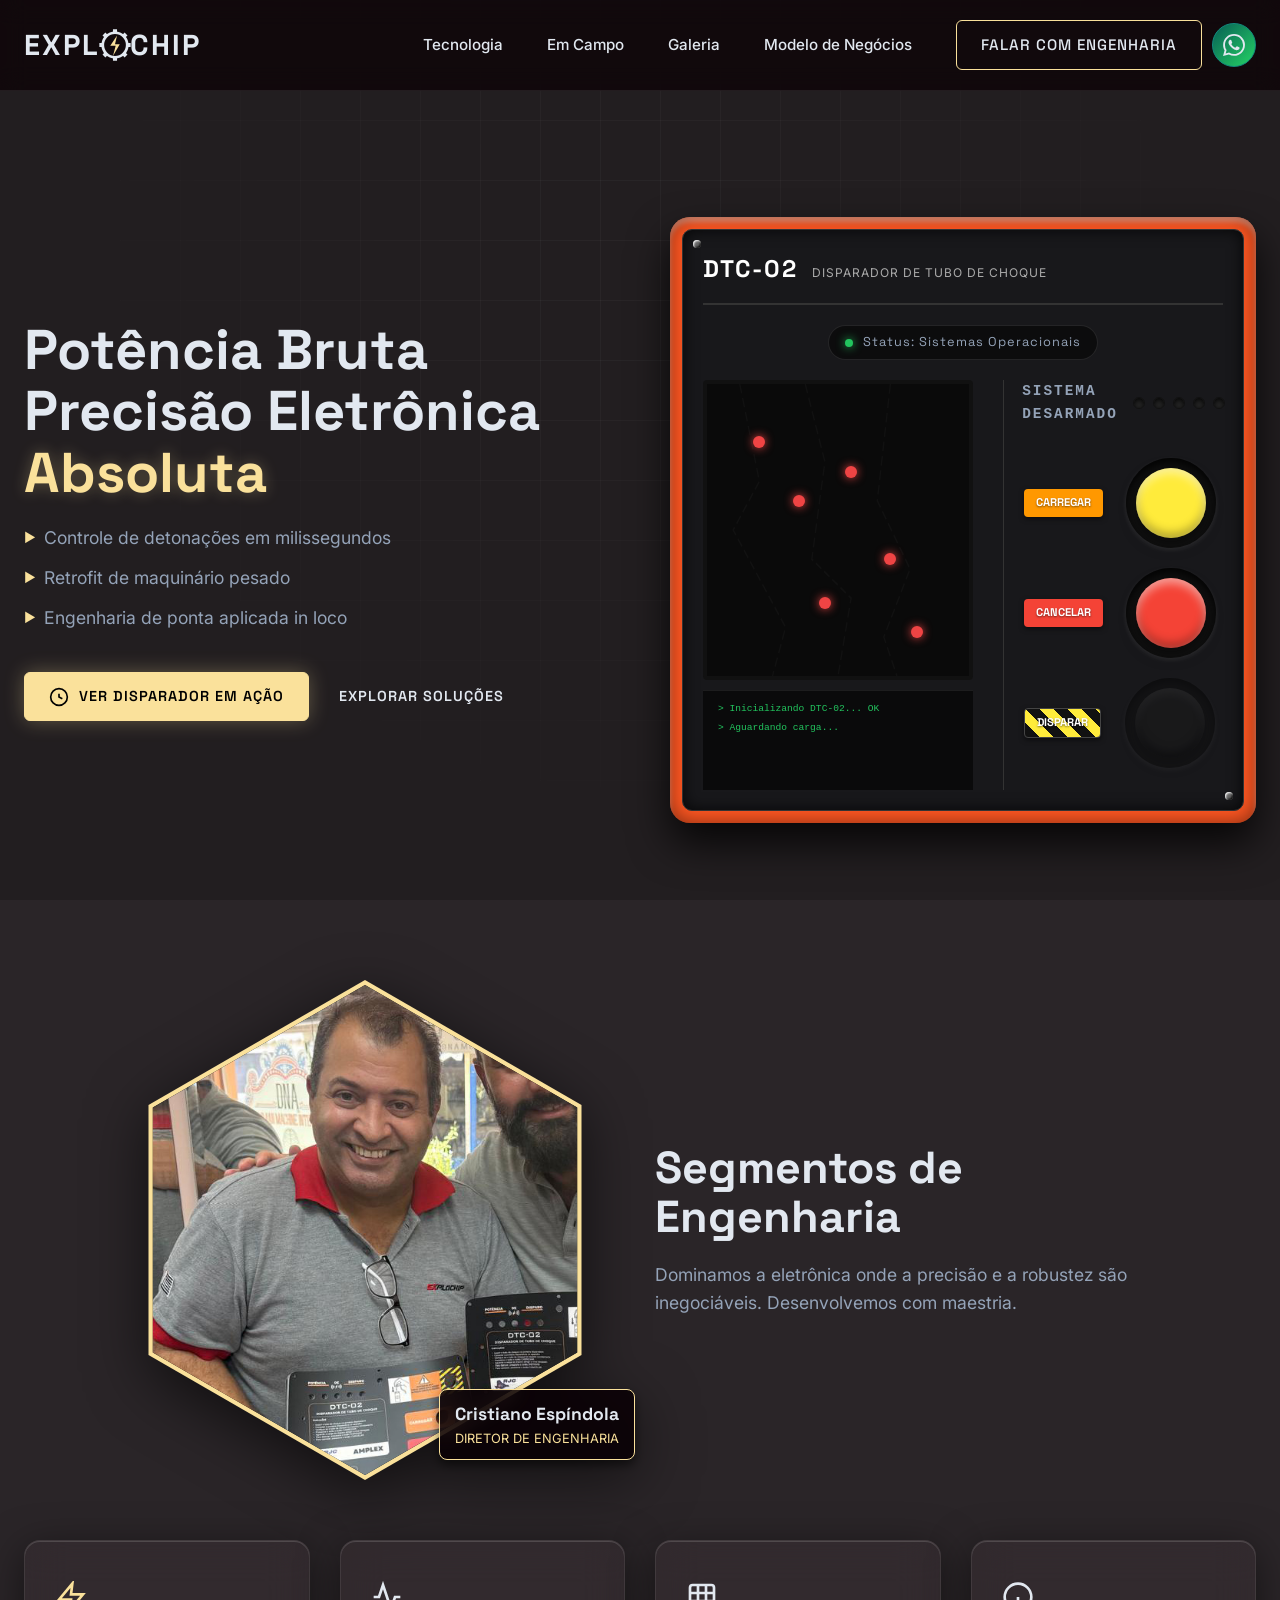
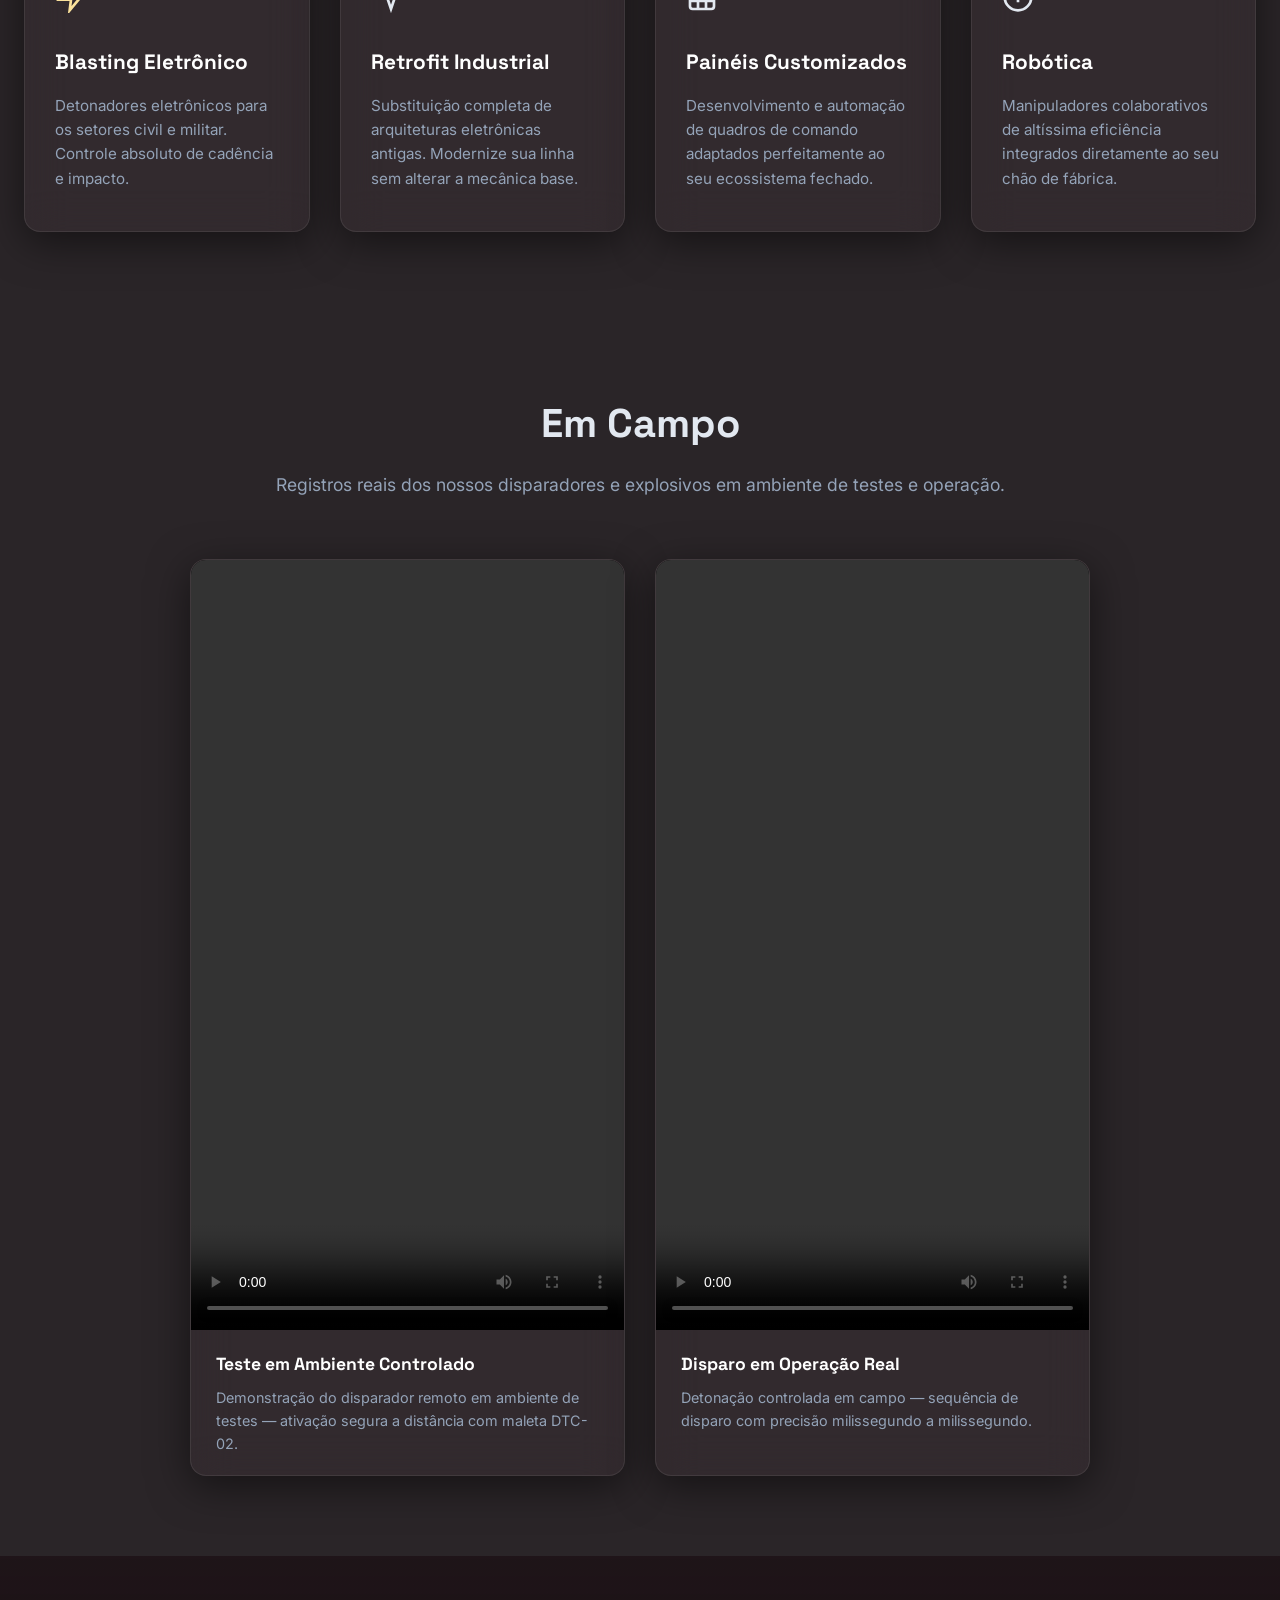
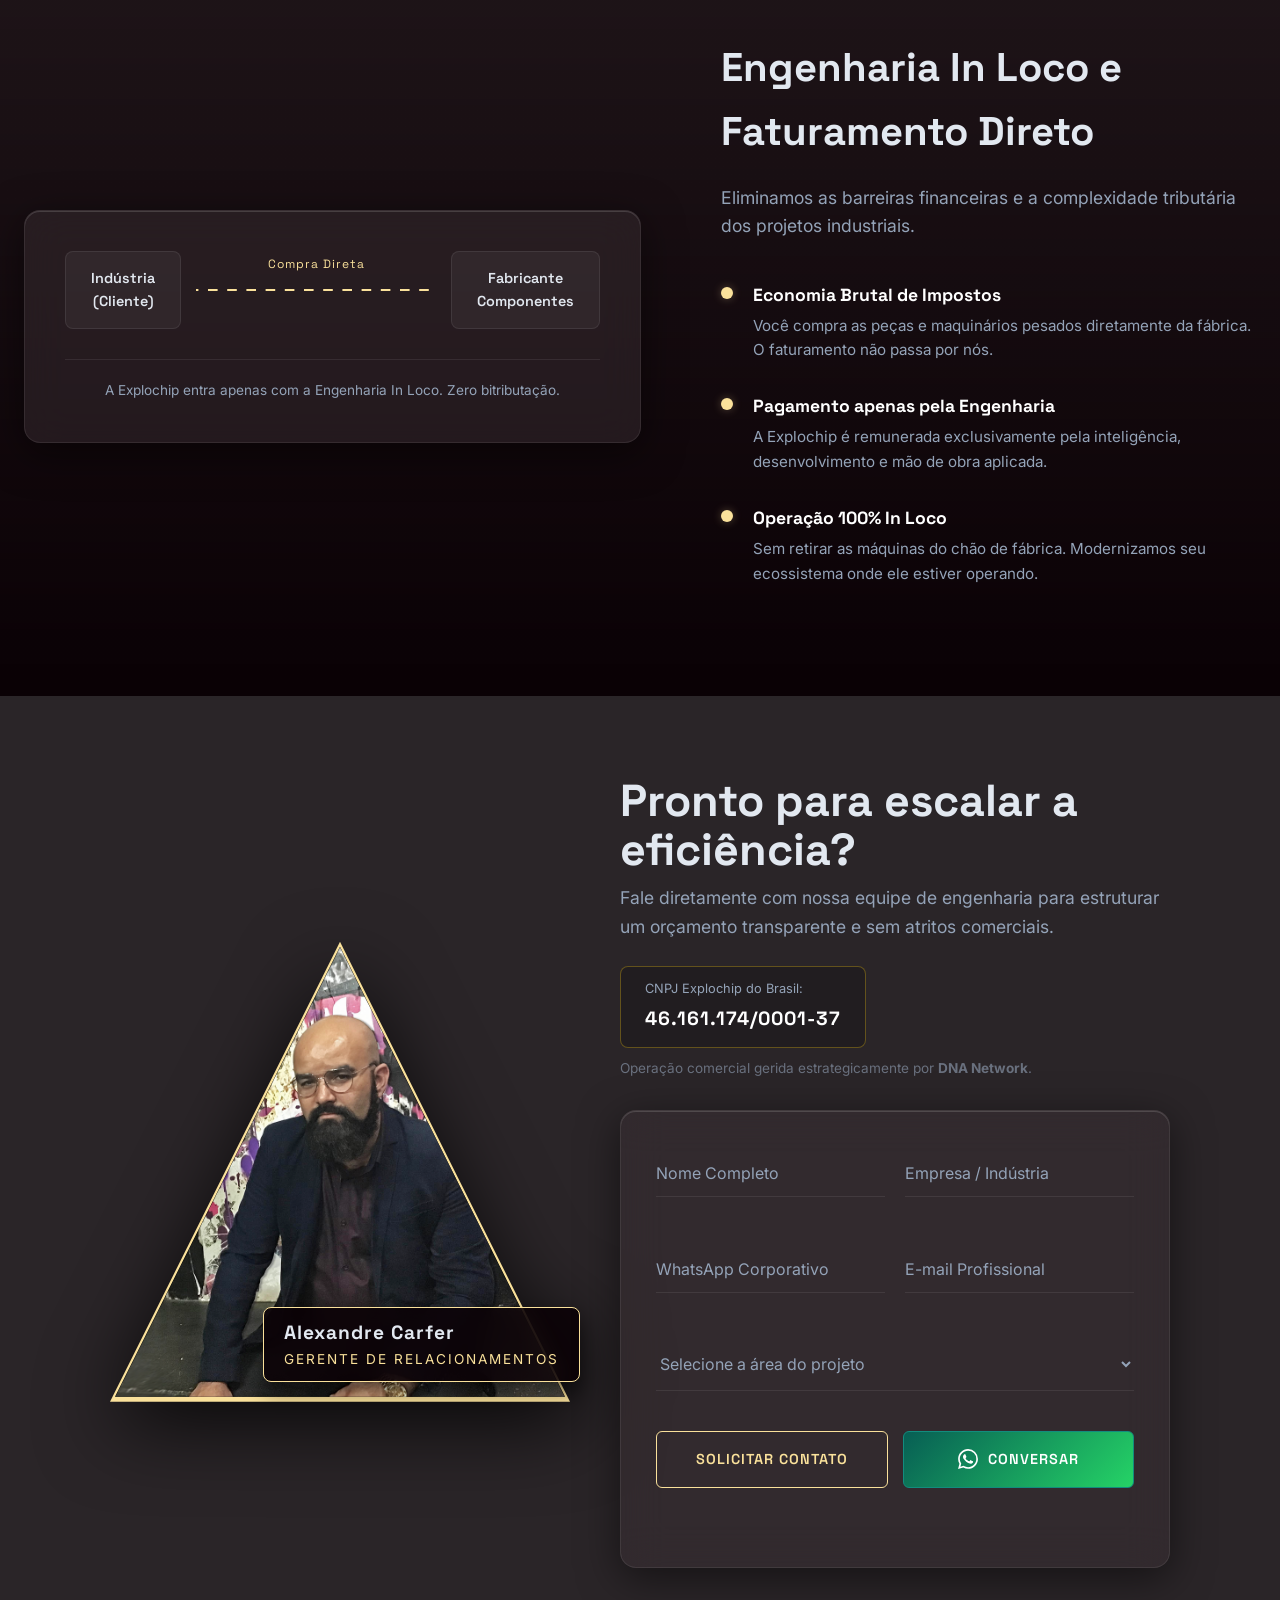
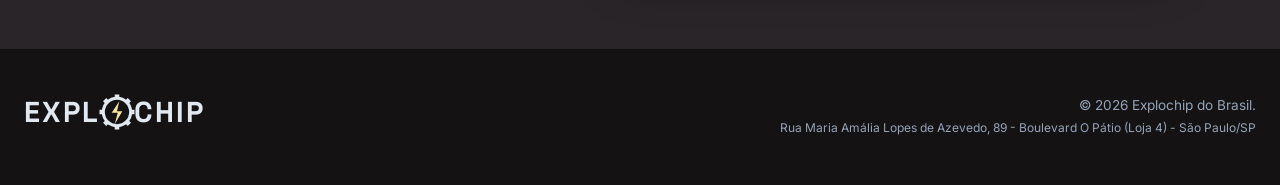
==== explochip_whatsapp.html @ a8194273 "Remove brand logo entirely from DTC-02 detonator panel" ====
<!DOCTYPE html>
<html lang="pt-BR">
<head>
    <meta charset="UTF-8">
    <meta name="viewport" content="width=device-width, initial-scale=1.0">
    <title>Explochip | Engenharia Eletrônica Industrial de Alta Precisão</title>
    <meta name="description" content="Engenharia eletrônica industrial avançada. Blasting eletrônico de alta precisão, retrofit industrial, painéis de automação e robótica colaborativa.">
    <meta property="og:title" content="Explochip | Engenharia Eletrônica Industrial">
    <meta property="og:description" content="Potência Bruta. Precisão Eletrônica Absoluta. Soluções in loco para sua indústria.">
    <meta property="og:image" content="explochip_logo.jpeg">
    <meta property="og:type" content="website">
    
    <!-- Preconnect & Fonts -->
    <link rel="preconnect" href="https://fonts.googleapis.com">
    <link rel="preconnect" href="https://fonts.gstatic.com" crossorigin>
    <link href="https://fonts.googleapis.com/css2?family=Inter:wght@300;400;500;600&family=Space+Grotesk:wght@400;500;600;700&display=swap" rel="stylesheet">
    
    <style>
/* ==========================================================================
   CSS VARIABLES & THEME (Deep Burgundy / Chrome Silver)
   ========================================================================== */
:root {
    /* Color Palette - Pastel & Desaturated */
    --color-bg-base: #2a2528; /* Softened dark tone */
    --color-bg-gradient: radial-gradient(circle at top right, #3d3137 0%, #2a2528 60%);
    --color-burgundy-glow: rgba(200, 150, 170, 0.4); /* Pastel pink/purple glow */
    
    --color-silver: #e2e8f0;
    --color-silver-dim: #94a3b8;
    --color-lightning: #fae19b; /* Pastel yellow */
    --color-lightning-glow: rgba(250, 225, 155, 0.3);
    
    --color-glass-bg: rgba(60, 50, 55, 0.45);
    --color-glass-border: rgba(255, 255, 255, 0.08);
    --color-glass-highlight: rgba(255, 255, 255, 0.15);
    
    /* Typography */
    --font-heading: 'Space Grotesk', sans-serif;
    --font-body: 'Inter', sans-serif;
    
    /* Transitions */
    --transition-smooth: all 0.4s cubic-bezier(0.165, 0.84, 0.44, 1);
}

/* ==========================================================================
   RESET & BASE
   ========================================================================== */
* { margin: 0; padding: 0; box-sizing: border-box; }

html {
    scroll-behavior: smooth;
    scroll-padding-top: 100px;
}

body {
    font-family: var(--font-body);
    background-color: var(--color-bg-base);
    color: var(--color-silver);
    line-height: 1.6;
    overflow-x: hidden;
    -webkit-font-smoothing: antialiased;
}

/* Ambient Background */
.background-ambient {
    position: fixed; top: 0; left: 0; width: 100vw; height: 100vh;
    background: var(--color-bg-base);
    z-index: -2;
    overflow: hidden;
}
.background-ambient::after {
    content: '';
    position: absolute;
    top: 0; left: 0; width: 100%; height: 100%;
    background: rgba(0, 0, 0, 0.2);
    z-index: 1; /* Above the video but still below content */
}

.bg-video {
    position: absolute;
    top: 50%; left: 50%;
    min-width: 100%; min-height: 100%;
    width: auto; height: auto;
    transform: translate(-50%, -50%);
    object-fit: cover;
    filter: blur(4px) opacity(0.5); /* 8% blur effect */
}

.grid-overlay {
    position: fixed; top: 0; left: 0; width: 100vw; height: 100vh;
    background-image: 
        linear-gradient(var(--color-glass-border) 1px, transparent 1px),
        linear-gradient(90deg, var(--color-glass-border) 1px, transparent 1px);
    background-size: 60px 60px;
    z-index: -1; opacity: 0.5;
    mask-image: radial-gradient(circle at 50% 30%, black 0%, transparent 70%);
    -webkit-mask-image: radial-gradient(circle at 50% 30%, black 0%, transparent 70%);
}

.container { max-width: 1280px; margin: 0 auto; padding: 0 24px; }

h1, h2, h3, h4, .logo-text, .panel-title { font-family: var(--font-heading); }
.highlight { color: var(--color-lightning); text-shadow: 0 0 15px var(--color-lightning-glow); }
.silver { color: var(--color-silver); }
.muted { color: var(--color-silver-dim); }

/* Glassmorphism Panel */
.glass-panel {
    background: var(--color-glass-bg);
    backdrop-filter: blur(20px); -webkit-backdrop-filter: blur(20px);
    border: 1px solid var(--color-glass-border);
    border-radius: 16px;
    box-shadow: 0 10px 40px rgba(0,0,0,0.5), inset 0 1px 0 var(--color-glass-highlight);
    position: relative; overflow: hidden;
}

/* ==========================================================================
   HEADER & LOGO
   ========================================================================== */
.navbar {
    position: fixed; top: 0; width: 100%; z-index: 1000;
    padding: 20px 0;
    border-bottom: 1px solid var(--color-glass-border);
    background: rgba(10, 1, 5, 0.7); backdrop-filter: blur(12px); -webkit-backdrop-filter: blur(12px);
}
.navbar .container { display: flex; justify-content: space-between; align-items: center; }

.brand-logo { display: flex; align-items: center; text-decoration: none; gap: 4px; }
.logo-text { font-size: 1.8rem; font-weight: 700; letter-spacing: 2px; }
.logo-icon { width: 36px; height: 36px; color: var(--color-silver); }

/* Mobile Menu Button */
.mobile-menu-btn {
    display: none;
    background: transparent; border: none; color: var(--color-silver);
    font-size: 1.8rem; cursor: pointer; padding: 5px 10px;
}

/* Logo Animation (Gears turning slowly) */
.logo-icon .gear { transform-origin: 50% 50%; animation: spin 10s linear infinite; }
.logo-icon .gear-teeth { transform-origin: 50% 50%; animation: spin 10s linear infinite; }
@keyframes spin { 100% { transform: rotate(360deg); } }

.nav-links a {
    color: var(--color-silver); text-decoration: none; font-size: 0.95rem; font-weight: 500;
    margin-left: 40px; transition: var(--transition-smooth);
}
.nav-links a:hover:not(.btn-primary):not(.btn-whatsapp) { color: var(--color-lightning); }
.nav-contact-buttons { display: inline-flex; align-items: center; gap: 10px; margin-left: 40px; }
.nav-contact-buttons a { margin-left: 0; }

/* Buttons */
.btn-primary {
    background: transparent; color: var(--color-lightning);
    border: 1px solid var(--color-lightning);
    padding: 12px 24px; border-radius: 6px; font-weight: 600; font-family: var(--font-heading);
    cursor: pointer; transition: var(--transition-smooth); display: inline-flex; align-items: center; justify-content: center; gap: 10px;
    text-transform: uppercase; letter-spacing: 1px; font-size: 0.9rem; text-decoration: none;
}
.btn-primary:hover, .btn-glow {
    background: var(--color-lightning); color: #000;
    box-shadow: 0 0 20px var(--color-lightning-glow);
}
.btn-glow:hover { box-shadow: 0 0 30px var(--color-lightning); transform: translateY(-2px); }

.btn-whatsapp {
    background: linear-gradient(135deg, #075E54 0%, #25D366 100%); color: white; border: 1px solid #128C7E;
    padding: 12px 24px; border-radius: 6px; font-weight: 600; font-family: var(--font-heading);
    cursor: pointer; transition: var(--transition-smooth); display: inline-flex; align-items: center; justify-content: center; gap: 10px;
    text-transform: uppercase; letter-spacing: 1px; font-size: 0.9rem; text-decoration: none;
}
.btn-whatsapp:hover { background: linear-gradient(135deg, #128C7E 0%, #20b858 100%); box-shadow: 0 0 20px rgba(37,211,102,0.4); transform: translateY(-2px); }
.btn-whatsapp-icon { padding: 10px; border-radius: 50%; }

.btn-secondary {
    color: var(--color-silver); text-decoration: none; font-family: var(--font-heading);
    font-weight: 600; text-transform: uppercase; letter-spacing: 1px; font-size: 0.9rem;
    transition: var(--transition-smooth);
}
.btn-secondary:hover { color: #fff; text-shadow: 0 0 10px rgba(255,255,255,0.5); }

/* ==========================================================================
   HERO SECTION & BLASTING SIMULATOR
   ========================================================================== */
.hero { min-height: 100vh; padding-top: 140px; display: flex; align-items: center; }
.hero-container { display: flex; align-items: center; gap: 60px; }

.hero-content { flex: 1; }
.tech-badge {
    display: inline-flex; align-items: center; gap: 10px;
    padding: 6px 16px; border-radius: 30px; border: 1px solid var(--color-glass-border);
    background: rgba(255,255,255,0.03); font-size: 0.8rem; font-family: var(--font-heading);
    letter-spacing: 1px; color: var(--color-silver-dim); margin-bottom: 30px;
}
.pulse-dot {
    width: 8px; height: 8px; background: #22c55e; border-radius: 50%;
    box-shadow: 0 0 10px #22c55e; animation: pulse 2s infinite;
}
@keyframes pulse { 0% { opacity: 1; box-shadow: 0 0 10px #22c55e; } 50% { opacity: 0.5; box-shadow: 0 0 2px #22c55e; } 100% { opacity: 1; box-shadow: 0 0 10px #22c55e; } }

.hero h1 { font-size: 3.5rem; line-height: 1.1; margin-bottom: 20px; }
.hero-topics { list-style: none; margin-bottom: 40px; max-width: 500px; padding: 0; }
.hero-topics li { font-size: 1.1rem; color: var(--color-silver-dim); margin-bottom: 12px; position: relative; padding-left: 20px; }
.hero-topics li::before { content: '►'; color: var(--color-lightning); position: absolute; left: 0; font-size: 0.8rem; top: 4px; }
.hero-actions { display: flex; align-items: center; gap: 30px; }

/* Simulator Layout */
.hero-visual { flex: 1; position: relative; }
.simulator-panel { display: flex; flex-direction: column; height: 500px; }
.panel-header {
    display: flex; justify-content: space-between; align-items: center;
    padding: 15px 20px; border-bottom: 1px solid var(--color-glass-border);
    background: rgba(0,0,0,0.3); font-size: 0.75rem; letter-spacing: 2px;
}
.panel-status { color: var(--color-lightning); font-weight: bold; }

.simulator-display {
    flex: 1; position: relative; background: radial-gradient(circle at center, #110307 0%, #000 100%);
    overflow: hidden;
}
.rock-structure { position: absolute; width: 100%; height: 100%; top: 0; left: 0; }
.fracture-lines { width: 100%; height: 100%; opacity: 0.3; transition: all 0.5s ease; }

/* Detonators */
.detonator-node {
    position: absolute; width: 12px; height: 12px; transform: translate(-50%, -50%);
}
.node-core {
    width: 100%; height: 100%; background: #ef4444; border-radius: 50%;
    box-shadow: 0 0 10px #ef4444; transition: var(--transition-smooth);
}

/* Firing Animation Sequence */
.detonator-node.firing .node-core { background: #fff; box-shadow: 0 0 20px #fff, 0 0 40px var(--color-lightning); }
.shockwave {
    position: absolute; top: 50%; left: 50%; transform: translate(-50%, -50%);
    width: 0; height: 0; border: 2px solid var(--color-lightning); border-radius: 50%;
    opacity: 0; pointer-events: none;
}
.detonator-node.firing .shockwave { animation: shock 0.8s ease-out forwards; }
@keyframes shock {
    0% { width: 0; height: 0; opacity: 1; border-width: 4px; }
    100% { width: 150px; height: 150px; opacity: 0; border-width: 0px; }
}

/* Dust Particles System */
.dust-particle {
    position: absolute; background: var(--color-silver); border-radius: 50%;
    pointer-events: none; opacity: 0;
}
.dust-particle.active { animation: float-dust 2s cubic-bezier(0.25, 0.46, 0.45, 0.94) forwards; }
@keyframes float-dust {
    0% { transform: translateY(0) scale(1); opacity: 0.8; }
    100% { transform: translateY(-80px) scale(0); opacity: 0; }
}

/* Telemetry Logs */
.telemetry-feed {
    height: 100px; background: rgba(0,0,0,0.6); border-top: 1px solid var(--color-glass-border);
    padding: 10px 15px; font-family: 'Courier New', monospace; font-size: 0.6rem;
    overflow-y: auto; color: var(--color-silver-dim);
    scrollbar-width: none; /* Firefox */
    -ms-overflow-style: none; /* IE/Edge */
}
.telemetry-feed::-webkit-scrollbar { display: none; /* Chrome/Safari */ }
.log-entry { margin-bottom: 4px; opacity: 0; animation: fadeInLog 0.3s forwards; }
.log-entry.system { color: #22c55e; }
.log-entry.fire { color: var(--color-lightning); }
@keyframes fadeInLog { to { opacity: 1; } }

/* ==========================================================================
   SOLUTIONS / ENGINEERING GRID
   ========================================================================== */
.solutions { padding: 80px 0; position: relative; }
.section-header { text-align: center; margin-bottom: 60px; }
.section-header h2 { font-size: 2.5rem; margin-bottom: 15px; }
.section-header p { color: var(--color-silver-dim); font-size: 1.1rem; }

.grid { display: grid; grid-template-columns: repeat(auto-fit, minmax(250px, 1fr)); gap: 30px; }
.card { padding: 40px 30px; transition: transform 0.4s, border-color 0.4s; }
.card:hover { transform: translateY(-10px); border-color: rgba(250, 204, 21, 0.4); }
.card-icon { color: var(--color-lightning); margin-bottom: 25px; }
.card h3 { font-size: 1.3rem; margin-bottom: 15px; color: #fff; }
.card p { color: var(--color-silver-dim); font-size: 0.95rem; }

/* ==========================================================================
   EM CAMPO (FIELD VIDEOS)
   ========================================================================== */
.field-section { padding: 80px 0; position: relative; }
.video-grid { display: grid; grid-template-columns: repeat(2, 1fr); gap: 30px; max-width: 900px; margin: 0 auto; }
.video-card { overflow: hidden; transition: transform 0.4s, border-color 0.4s; }
.video-card:hover { transform: translateY(-5px); border-color: rgba(250, 204, 21, 0.3); }
.video-card video {
    width: 100%; display: block; aspect-ratio: 9/16;
    object-fit: contain; background: #000;
}
.video-caption { padding: 20px 25px; }
.video-caption h3 { font-size: 1.1rem; margin-bottom: 8px; color: #fff; }
.video-caption p { color: var(--color-silver-dim); font-size: 0.9rem; }

/* ==========================================================================
   BUSINESS MODEL (DIAGRAM & FEATURES)
   ========================================================================== */
.business-model { padding: 80px 0; background: linear-gradient(0deg, rgba(10,1,5,1) 0%, rgba(20,5,10,0.5) 100%); }
.flex-split { display: flex; gap: 80px; align-items: center; }

.model-visual { flex: 1; padding: 40px; text-align: center; }
.diagram { display: flex; justify-content: space-between; align-items: center; margin-bottom: 30px; }
.node { background: rgba(255,255,255,0.05); border: 1px solid var(--color-glass-border); padding: 15px 25px; border-radius: 8px; font-family: var(--font-heading); font-weight: 600; font-size: 0.9rem; }
.connection { flex: 1; position: relative; margin: 0 15px; text-align: center; }
.connection svg { width: 100%; height: 20px; display: block; }
.connection span { position: absolute; top: -25px; left: 50%; transform: translateX(-50%); font-size: 0.75rem; color: var(--color-lightning); letter-spacing: 1px; font-family: var(--font-heading); }
.diagram-footer { font-size: 0.85rem; color: var(--color-silver-dim); border-top: 1px solid var(--color-glass-border); padding-top: 20px; }

.model-content { flex: 1; }
.model-content h2 { font-size: 2.5rem; margin-bottom: 20px; }
.lead-text { font-size: 1.1rem; color: var(--color-silver-dim); margin-bottom: 40px; }
.feature-list { list-style: none; }
.feature-list li { display: flex; gap: 20px; margin-bottom: 30px; }
.bullet { width: 12px; height: 12px; border-radius: 50%; background: var(--color-lightning); box-shadow: 0 0 10px var(--color-lightning-glow); margin-top: 6px; flex-shrink: 0; }
.feature-list strong { display: block; color: #fff; font-family: var(--font-heading); font-size: 1.1rem; margin-bottom: 5px; }
.feature-list div { color: var(--color-silver-dim); font-size: 0.95rem; }

/* ==========================================================================
   CONTACT SECTION & FORM
   ========================================================================== */
.contact-section { padding: 80px 0; }
.contact-container { display: flex; gap: 60px; }
.contact-info { flex: 1; }
.contact-info h2 { font-size: 3rem; margin-bottom: 20px; }
.contact-info p { color: var(--color-silver-dim); font-size: 1.1rem; margin-bottom: 40px; }
.contact-badge { display: inline-block; padding: 12px 24px; border: 1px solid var(--color-glass-border); border-radius: 8px; margin-bottom: 30px; }
.contact-badge span { display: block; font-size: 0.8rem; color: var(--color-silver-dim); margin-bottom: 5px; }
.contact-badge strong { font-family: var(--font-heading); font-size: 1.2rem; color: #fff; letter-spacing: 1px; }
.dna-notice { font-size: 0.85rem !important; opacity: 0.6; }

.form-wrapper { flex: 1; padding: 40px; }
.form-grid { display: grid; grid-template-columns: 1fr 1fr; gap: 20px; }
.input-group { position: relative; margin-bottom: 25px; }
.input-group.full-width { grid-column: span 2; }
.input-group input, .input-group select {
    width: 100%; padding: 15px 0; background: transparent; border: none;
    border-bottom: 1px solid var(--color-glass-border); color: #fff;
    font-family: var(--font-body); font-size: 1rem; transition: border-color 0.3s;
}
.input-group label {
    position: absolute; top: 15px; left: 0; color: var(--color-silver-dim);
    pointer-events: none; transition: 0.3s ease all;
}
.input-group input:focus, .input-group select:focus { outline: none; border-bottom-color: var(--color-lightning); }
.input-group input:focus ~ label, .input-group input:not(:placeholder-shown) ~ label {
    top: -15px; font-size: 0.75rem; color: var(--color-lightning); font-weight: 600;
}
.input-group select { color: var(--color-silver-dim); }
.input-group select option { background: var(--color-bg-base); color: #fff; }

.form-btn { justify-content: center; }
.form-action-buttons { display: flex; gap: 15px; margin-top: 15px; flex-wrap: wrap; }
.form-action-buttons > * { flex: 1; min-width: 200px; padding: 16px; margin: 0; box-sizing: border-box; }
.spinner { display: none; width: 20px; height: 20px; border: 3px solid rgba(0,0,0,0.3); border-top-color: #000; border-radius: 50%; animation: spin 1s linear infinite; }

.feedback-msg { margin-top: 20px; text-align: center; font-size: 0.9rem; font-weight: 600; min-height: 24px; }

/* ==========================================================================
   FOOTER
   ========================================================================== */
.site-footer { border-top: 1px solid var(--color-glass-border); padding: 40px 0; background: rgba(0,0,0,0.5); }
.footer-content { display: flex; justify-content: space-between; align-items: center; }
.footer-logo { font-family: var(--font-heading); font-weight: 700; font-size: 1.2rem; letter-spacing: 2px; }
.footer-copy { font-size: 0.85rem; color: var(--color-silver-dim); text-align: right; }

/* ==========================================================================
   UTILITIES & ANIMATIONS
   ========================================================================== */
.reveal { opacity: 0; transform: translateY(30px); transition: all 0.8s cubic-bezier(0.165, 0.84, 0.44, 1); }
.reveal.active { opacity: 1; transform: translateY(0); }

/* ==========================================================================
   DETONATOR BOX (Skeuomorphic DTC-02)
   ========================================================================== */
.detonator-case-outer {
    background: #ff5722;
    border-radius: 20px;
    padding: 12px;
    box-shadow: 
        inset 0 0 20px rgba(0,0,0,0.5),
        inset 0px 5px 5px rgba(255,255,255,0.4),
        0 20px 40px rgba(0,0,0,0.8);
}
.detonator-case-inner {
    background: #18181b; /* Matte black */
    border-radius: 10px;
    padding: 20px;
    box-shadow: inset 0 0 15px rgba(0,0,0,0.8);
    position: relative;
    border: 1px solid #333;
}
.detonator-case-inner::before, .detonator-case-inner::after {
    content: ''; position: absolute; width: 8px; height: 8px; background: #666; border-radius: 50%;
    box-shadow: inset 1px 1px 2px #fff, inset -1px -1px 2px #000;
}
.detonator-case-inner::before { top: 10px; left: 10px; }
.detonator-case-inner::after { bottom: 10px; right: 10px; }

.detonator-top-panel {
    display: flex; justify-content: space-between; align-items: center;
    border-bottom: 2px solid #333; padding-bottom: 15px; margin-bottom: 20px;
}
.detonator-title .model { font-family: var(--font-heading); font-weight: 900; font-size: 1.5rem; color: #fff; letter-spacing: 2px; }
.detonator-title .desc { font-size: 0.75rem; color: #aaa; margin-left: 10px; letter-spacing: 1px; }
.detonator-brand { font-family: var(--font-heading); font-weight: 900; color: #ff5722; font-style: italic; letter-spacing: 1px; }

.detonator-board { display: flex; gap: 30px; }
.detonator-left { flex: 1; display: flex; flex-direction: column; gap: 10px; }
.detonator-left .simulator-display { border: 4px solid #111; border-radius: 4px; overflow: hidden; background: #0a0a0a; flex: 1; min-height: 300px; }
.status-lights { display: flex; gap: 8px; margin-top: 15px; justify-content: center; }
.status-lights .light { width: 12px; height: 12px; border-radius: 50%; background: #222; border: 1px solid #111; box-shadow: inset 0 2px 4px rgba(0,0,0,0.8); transition: 0.3s; }
.status-lights .light.on { background: #00e5ff; box-shadow: 0 0 10px #00e5ff, inset 0 0 5px #fff; border-color: #00e5ff; }

.detonator-right { width: 220px; flex-shrink: 0; display: flex; flex-direction: column; align-items: center; border-left: 1px solid #333; padding-left: 20px; }
.button-group { display: flex; flex-direction: column; gap: 20px; width: 100%; margin-top: auto; margin-bottom: auto;}

.control-row { display: flex; align-items: center; justify-content: flex-end; gap: 15px; width: 100%; }

.control-label {
    padding: 5px 12px; border-radius: 4px;
    font-family: var(--font-heading); font-weight: 800; font-size: 0.7rem; color: #fff;
    white-space: nowrap; box-shadow: 0 2px 5px rgba(0,0,0,0.5);
    text-shadow: 0px 1px 2px rgba(0,0,0,0.5);
}
.label-carregar { background: #ff9800; }
.label-cancelar { background: #f44336; }
.label-disparar { background: #222; color: #fff; border: 1px solid #444; }

.analog-btn {
    background: transparent; border: none; cursor: pointer; outline: none;
    position: relative; width: 90px; height: 90px; border-radius: 50%;
    margin: 0 auto; display: block;
    transition: transform 0.1s;
}
.analog-btn:active:not(:disabled) { transform: scale(0.95); }
.analog-btn:disabled { opacity: 0.5; cursor: not-allowed; }

.analog-btn .btn-shadow {
    position: absolute; top: 0; left: 0; width: 100%; height: 100%;
    border-radius: 50%; background: #111;
    box-shadow: inset 0 5px 10px rgba(0,0,0,0.8), 0 2px 5px rgba(255,255,255,0.1);
}

.analog-btn .btn-cap {
    position: absolute; top: 10px; left: 10px; width: 70px; height: 70px;
    border-radius: 50%; display: flex; justify-content: center; align-items: center;
    font-family: var(--font-heading); font-weight: 800; font-size: 0.65rem; color: #111;
    box-shadow: inset 0px 5px 10px rgba(255,255,255,0.5), inset 0px -5px 10px rgba(0,0,0,0.3), 0 5px 15px rgba(0,0,0,0.5);
    transition: all 0.2s;
}

.btn-carregar .btn-cap { background: #ffeb3b; }
.btn-cancelar .btn-cap { background: #f44336; }
.btn-disparar .btn-cap { background: #1a1a1a; box-shadow: inset 0px 5px 10px rgba(255,255,255,0.1), inset 0px -5px 10px rgba(0,0,0,0.8), 0 5px 15px rgba(0,0,0,0.5); }

.stripes-bg {
    background: repeating-linear-gradient(45deg, #111, #111 10px, #ffeb3b 10px, #ffeb3b 20px) !important;
}

/* ==========================================================================
   RESPONSIVE — TABLET (max-width: 960px)
   ========================================================================== */
@media (max-width: 960px) {
    .hero-container, .flex-split, .contact-container { flex-direction: column; }
    .hero-visual { width: 100%; }
    .hero { padding-top: 100px; min-height: auto; padding-bottom: 60px; }
    .hero-container { gap: 40px; }
    .hero-content { margin-top: 40px; }
    .hero h1 { font-size: 2.2rem; }
    .hero-topics { max-width: 100%; }
    .hero-topics li { font-size: 1rem; }
    .hero-actions { flex-direction: column; gap: 15px; align-items: flex-start; }

    .form-grid { grid-template-columns: 1fr; }
    .input-group.full-width { grid-column: auto; }

    .mobile-menu-btn { display: block; }
    .navbar .nav-links { 
        display: none; flex-direction: column; position: absolute; 
        top: 100%; left: 0; width: 100%; 
        background: rgba(10, 1, 5, 0.95); padding: 20px 0; 
        border-bottom: 1px solid var(--color-glass-border);
    }
    .navbar .nav-links.active { display: flex; }
    .navbar .nav-links a { margin: 15px 0; margin-left: 0; text-align: center; }
    .navbar .nav-contact-buttons { margin: 15px auto; display: flex; justify-content: center; margin-left: auto; }
    .navbar .nav-contact-buttons a { margin: 0 !important; }

    .footer-content { flex-direction: column; text-align: center; gap: 20px; }
    .footer-copy { text-align: center; }

    /* Detonator box */
    .detonator-board { flex-direction: column; }
    .detonator-right { width: 100%; border-left: none; border-top: 1px solid #333; padding-left: 0; padding-top: 20px; }
    .button-group { flex-direction: row; justify-content: center; flex-wrap: nowrap; gap: 20px; }
    .control-row { justify-content: center; flex-direction: column; gap: 10px; width: auto; align-items: center; }
    .detonator-title .desc { display: none; }
    .detonator-title .model { font-size: 1.2rem; }

    /* Solutions / Engenharia section */
    .section-header[style] { flex-direction: column !important; text-align: center !important; gap: 25px !important; }

    /* Cristiano triangle — responsive */
    .human-touch-img-wrapper[style] {
        width: 260px !important;
        height: 260px !important;
    }

    .section-header[style] > div:last-child h2 {
        font-size: 2rem !important;
        text-align: center;
    }
    .section-header[style] > div:last-child p {
        text-align: center;
    }

    /* Business model */
    .flex-split { gap: 40px; }
    .model-content h2 { font-size: 2rem; }
    .business-model { padding: 60px 0; }

    /* Contact — ocareca triangle */
    .contact-container[style] { flex-direction: column !important; align-items: center !important; }
    .human-touch-img-wrapper[style] {
        width: 280px !important;
        height: 280px !important;
    }
    .contact-info h2 { font-size: 2rem; }

    /* Videos */
    .video-grid { grid-template-columns: 1fr; max-width: 400px; }
    .field-section { padding: 60px 0; }

    /* Solutions grid */
    .grid { grid-template-columns: 1fr; }
    .solutions { padding: 60px 0; }
    .contact-section { padding: 60px 0; }
    .detonator-left .simulator-display { min-height: 250px; }
}

/* ==========================================================================
   RESPONSIVE — MOBILE (max-width: 600px)
   ========================================================================== */
@media (max-width: 600px) {
    .container { padding: 0 16px; }

    .hero { padding-top: 120px; padding-bottom: 40px; }
    .hero-content { margin-top: 20px; }
    .hero h1 { font-size: 1.7rem; }
    .hero-topics { margin-bottom: 25px; }
    .hero-topics li { font-size: 0.9rem; margin-bottom: 8px; }
    .hero-actions { gap: 12px; }
    .btn-primary { font-size: 0.8rem; padding: 10px 18px; }
    .btn-secondary { font-size: 0.8rem; }
    .tech-badge { font-size: 0.7rem; margin-bottom: 20px; padding: 5px 12px; }

    /* Detonator box — compact */
    .detonator-case-outer { padding: 8px; border-radius: 14px; }
    .detonator-case-inner { padding: 12px; }
    .detonator-top-panel { padding-bottom: 10px; margin-bottom: 12px; }
    .detonator-title .model { font-size: 1rem; }
    .detonator-brand { font-size: 0.8rem; }

    .analog-btn { width: 65px; height: 65px; }
    .analog-btn .btn-cap { top: 8px; left: 8px; width: 49px; height: 49px; }
    .control-label { font-size: 0.6rem; padding: 4px 8px; }
    .control-row { flex-direction: column; gap: 8px; width: auto; align-items: center; }
    .button-group { flex-direction: row; justify-content: center; gap: 15px; flex-wrap: nowrap; width: 100%; }

    .telemetry-feed { height: 70px; font-size: 0.5rem; padding: 6px 10px; }

    /* Triangles — mobile sizes */
    .human-touch-img-wrapper[style] {
        width: 200px !important;
        height: 200px !important;
    }
    /* Badge positions on triangles */
    .human-touch-img-wrapper > div:last-child {
        bottom: 10px !important;
        right: 0px !important;
        padding: 6px 12px !important;
    }
    .human-touch-img-wrapper > div:last-child span:first-child {
        font-size: 0.85rem !important;
    }
    .human-touch-img-wrapper > div:last-child span:last-child {
        font-size: 0.65rem !important;
    }

    .section-header h2 { font-size: 1.8rem; }
    .section-header p { font-size: 0.9rem; }
    .section-header[style] > div:last-child h2 {
        font-size: 1.6rem !important;
    }

    .model-content h2 { font-size: 1.6rem; }
    .lead-text { font-size: 0.95rem; margin-bottom: 25px; }
    .feature-list strong { font-size: 0.95rem; }
    .feature-list div { font-size: 0.85rem; }
    .feature-list li { gap: 12px; margin-bottom: 20px; }

    .contact-info h2 { font-size: 1.6rem !important; }
    .contact-info p { font-size: 0.95rem !important; }
    .contact-badge strong { font-size: 1rem; }
    .form-wrapper { padding: 20px !important; }

    .diagram { flex-direction: column; gap: 15px; }
    .connection { margin: 0; }
    .connection svg { height: 30px; }
    .connection span { position: static; transform: none; display: block; margin-top: 5px; }

    .video-grid { max-width: 100%; }

    .site-footer { padding: 25px 0; }
    .footer-copy { font-size: 0.75rem; }
}

</style>
</head>
<body>
    <div class="background-ambient">
        <video autoplay loop muted playsinline class="bg-video">
            <source src="explochip_0.mp4" type="video/mp4">
        </video>
    </div>
    <div class="grid-overlay"></div>

    <header class="navbar glass">
        <div class="container">
            <a href="#" class="brand-logo" style="gap: 0;">
                <span class="logo-text silver">EXPL</span>
                <svg class="logo-icon" viewBox="0 0 100 100" xmlns="http://www.w3.org/2000/svg" style="margin: 0 -2px; width: 34px; height: 34px; color: var(--color-silver);">
                    <!-- Gear (Animada) -->
                    <g style="transform-origin: 50% 50%; animation: spin 8s linear infinite;">
                        <circle cx="50" cy="50" r="36" fill="none" stroke="currentColor" stroke-width="8"/>
                        <path d="M44,4 h12 v10 h-12 z M44,86 h12 v10 h-12 z M4,44 h10 v12 h-10 z M86,44 h10 v12 h-10 z" fill="currentColor"/>
                        <path d="M44,4 h12 v10 h-12 z M44,86 h12 v10 h-12 z M4,44 h10 v12 h-10 z M86,44 h10 v12 h-10 z" fill="currentColor" transform="rotate(45 50 50)"/>
                    </g>
                    <!-- Lightning Bolt (Estático no centro) -->
                    <path class="lightning" d="M56,22 L36,52 H52 L44,82 L64,48 H50 Z" fill="var(--color-lightning)"/>
                </svg>
                <span class="logo-text silver">CHIP</span>
            </a>
            
            <button class="mobile-menu-btn" onclick="document.getElementById('navLinks').classList.toggle('active')">
                <svg width="24" height="24" viewBox="0 0 24 24" fill="none" stroke="currentColor" stroke-width="2"><line x1="3" y1="12" x2="21" y2="12"></line><line x1="3" y1="6" x2="21" y2="6"></line><line x1="3" y1="18" x2="21" y2="18"></line></svg>
            </button>
            
            <nav class="nav-links" id="navLinks">
                <a href="#solucoes">Tecnologia</a>
                <a href="#campo">Em Campo</a>
                <a href="galeria.html">Galeria</a>
                <a href="#diferenciais">Modelo de Negócios</a>
                <div class="nav-contact-buttons">
                    <a href="#contato" class="btn-primary">Falar com Engenharia</a>
                    <a href="https://wa.me/5511963421297" target="_blank" class="btn-whatsapp btn-whatsapp-icon" aria-label="WhatsApp">
                        <svg width="22" height="22" viewBox="0 0 24 24" fill="currentColor"><path d="M17.472 14.382c-.297-.149-1.758-.867-2.03-.967-.273-.099-.471-.148-.67.15-.197.297-.767.966-.94 1.164-.173.199-.347.223-.644.075-.297-.15-1.255-.463-2.39-1.475-.883-.788-1.48-1.761-1.653-2.059-.173-.297-.018-.458.13-.606.134-.133.298-.347.446-.52.149-.174.198-.298.298-.497.099-.198.05-.371-.025-.52-.075-.149-.669-1.612-.916-2.207-.242-.579-.487-.5-.669-.51-.173-.008-.371-.01-.57-.01-.198 0-.52.074-.792.372-.272.297-1.04 1.016-1.04 2.479 0 1.462 1.065 2.875 1.213 3.074.149.198 2.096 3.2 5.077 4.487.709.306 1.262.489 1.694.625.712.227 1.36.195 1.871.118.571-.085 1.758-.719 2.006-1.413.248-.694.248-1.289.173-1.413-.074-.124-.272-.198-.57-.347m-5.421 7.403h-.004a9.87 9.87 0 01-5.031-1.378l-.361-.214-3.741.982.998-3.648-.235-.374a9.86 9.86 0 01-1.51-5.26c.001-5.45 4.436-9.884 9.888-9.884 2.64 0 5.122 1.03 6.988 2.898a9.825 9.825 0 012.893 6.994c-.003 5.45-4.437 9.884-9.885 9.884m8.413-18.297A11.815 11.815 0 0012.05 0C5.495 0 .16 5.335.157 11.892c0 2.096.547 4.142 1.588 5.945L.057 24l6.305-1.654a11.882 11.882 0 005.683 1.448h.005c6.554 0 11.89-5.335 11.893-11.893a11.821 11.821 0 00-3.48-8.413z"/></svg>
                    </a>
                </div>
            </nav>
        </div>
    </header>

    <main>
        <section class="hero">
            <div class="container hero-container">
                <div class="hero-content reveal">

                    <h1>Potência Bruta <br> Precisão Eletrônica <span class="highlight">Absoluta</span></h1>
                    <ul class="hero-topics">
                        <li>Controle de detonações em milissegundos</li>
                        <li>Retrofit de maquinário pesado</li>
                        <li>Engenharia de ponta aplicada in loco</li>
                    </ul>
                    
                    <div class="hero-actions">
                        <a href="#disparador" class="btn-primary btn-glow">
                            <svg width="20" height="20" viewBox="0 0 24 24" fill="none" stroke="currentColor" stroke-width="2"><circle cx="12" cy="12" r="10"></circle><polyline points="12 8 12 12 16 14"></polyline></svg>
                            Ver Disparador em Ação
                        </a>
                        <a href="#solucoes" class="btn-secondary">Explorar Soluções</a>
                    </div>
                </div>

                <div id="disparador" class="hero-visual reveal detonator-case-container" style="transition-delay: 200ms; width: 100%; max-width: 800px; margin: 0 auto; perspective: 1000px;">
                    <!-- Outer orange case -->
                    <div class="detonator-case-outer">
                        <div class="detonator-case-inner">
                            <!-- Top Info Panel -->
                            <div class="detonator-top-panel">
                                <div class="detonator-title">
                                    <span class="model">DTC-02</span>
                                    <span class="desc">DISPARADOR DE TUBO DE CHOQUE</span>
                                </div>
                            </div>
                            
                            <div class="tech-badge" style="margin-bottom: 20px; display: flex; width: fit-content; margin-left: auto; margin-right: auto; border-color: rgba(255,255,255,0.1); background: rgba(0,0,0,0.5);">
                                <span class="pulse-dot"></span>
                                Status: Sistemas Operacionais
                            </div>
                            
                            <!-- Main Control Board -->
                            <div class="detonator-board">
                                <!-- Left side: The display (old simulator) -->
                                <div class="detonator-left">
                                    <div class="simulator-display">
                                        <!-- Rock Face Representation -->
                                        <div class="rock-structure">
                                            <svg class="fracture-lines" viewBox="0 0 400 300" preserveAspectRatio="none">
                                                <path id="fracturePath" d="M 50,0 L 80,100 L 40,150 L 120,250 L 100,300 M 150,0 L 180,80 L 160,180 L 220,220 L 200,300 M 280,0 L 260,120 L 310,190 L 270,260 L 290,300" fill="none" stroke="rgba(255,255,255,0.1)" stroke-width="2" stroke-dasharray="10, 5"/>
                                            </svg>
                                            
                                            <!-- Detonators -->
                                            <div class="detonator-node" style="top: 20%; left: 20%;" data-delay="0">
                                                <div class="node-core"></div>
                                                <div class="shockwave"></div>
                                            </div>
                                            <div class="detonator-node" style="top: 40%; left: 35%;" data-delay="150">
                                                <div class="node-core"></div>
                                                <div class="shockwave"></div>
                                            </div>
                                            <div class="detonator-node" style="top: 30%; left: 55%;" data-delay="300">
                                                <div class="node-core"></div>
                                                <div class="shockwave"></div>
                                            </div>
                                            <div class="detonator-node" style="top: 60%; left: 70%;" data-delay="450">
                                                <div class="node-core"></div>
                                                <div class="shockwave"></div>
                                            </div>
                                            <div class="detonator-node" style="top: 75%; left: 45%;" data-delay="600">
                                                <div class="node-core"></div>
                                                <div class="shockwave"></div>
                                            </div>
                                            <div class="detonator-node" style="top: 85%; left: 80%;" data-delay="750">
                                                <div class="node-core"></div>
                                                <div class="shockwave"></div>
                                            </div>
                                        </div>
                                    </div>
                                    
                                    <div class="telemetry-feed" id="telemetryLog">
                                        <!-- Logs will be injected here via JS -->
                                        <div class="log-entry system">> Inicializando DTC-02... OK</div>
                                        <div class="log-entry system">> Aguardando carga...</div>
                                    </div>
                                </div>
                                
                                <!-- Right side: Analog Controls -->
                                <div class="detonator-right">
                                    <div class="panel-header" style="background: transparent; border: none; padding: 0 0 10px 0; display: flex; align-items: center; justify-content: center; gap: 15px;">
                                        <span class="panel-status" id="simStatus" style="font-size: 0.9rem; font-family: monospace; color: var(--color-silver-dim); margin: 0;">SISTEMA DESARMADO</span>
                                        <div class="status-lights" id="statusLights" style="margin: 0;">
                                            <div class="light"></div><div class="light"></div><div class="light"></div><div class="light"></div><div class="light"></div>
                                        </div>
                                    </div>
                                    
                                    <div class="button-group" style="align-items: flex-end;">
                                        <div class="control-row">
                                            <div class="control-label label-carregar">CARREGAR</div>
                                            <button class="analog-btn btn-carregar" id="btnCarregar">
                                                <div class="btn-shadow"></div>
                                                <div class="btn-cap"></div>
                                            </button>
                                        </div>
                                        
                                        <div class="control-row">
                                            <div class="control-label label-cancelar">CANCELAR</div>
                                            <button class="analog-btn btn-cancelar" id="btnCancelar">
                                                <div class="btn-shadow"></div>
                                                <div class="btn-cap"></div>
                                            </button>
                                        </div>
                                        
                                        <div class="control-row">
                                            <div class="control-label label-disparar stripes-bg">DISPARAR</div>
                                            <button class="analog-btn btn-disparar" id="triggerBlastBtn" disabled>
                                                <div class="btn-shadow"></div>
                                                <div class="btn-cap"></div>
                                            </button>
                                        </div>
                                    </div>
                                </div>
                            </div>
                        </div>
                    </div>
                </div>
            </div>
        </section>

        <section id="solucoes" class="solutions">
            <div class="container">
                <div class="section-header reveal" style="display: flex; align-items: center; justify-content: center; gap: 40px; text-align: left; max-width: 1050px; margin: 0 auto 60px auto;">
                    <div class="human-touch-img-wrapper" style="width: 500px; height: 500px; flex-shrink: 0; position: relative; filter: drop-shadow(0 15px 30px rgba(0,0,0,0.6));">
                        <div style="width: 100%; height: 100%; clip-path: polygon(50% 0%, 93.3% 25%, 93.3% 75%, 50% 100%, 6.7% 75%, 6.7% 25%); background: var(--color-lightning); padding: 5px;">
                            <div style="width: 100%; height: 100%; clip-path: polygon(50% 0%, 93.3% 25%, 93.3% 75%, 50% 100%, 6.7% 75%, 6.7% 25%); background: #000; display: flex; justify-content: center; align-items: center; overflow: hidden;">
                                <img src="cristiano.jpg" alt="Cristiano Espíndola" style="width: 100%; height: 100%; object-fit: cover; object-position: center top; transition: transform 0.5s ease;" onmouseover="this.style.transform='scale(1.05)'" onmouseout="this.style.transform='scale(1)'">
                            </div>
                        </div>
                        <div style="position: absolute; bottom: 20px; right: -20px; background: rgba(10,1,5,0.85); border: 1px solid var(--color-lightning); padding: 10px 15px; border-radius: 8px; backdrop-filter: blur(10px); z-index: 10; box-shadow: 0 5px 10px rgba(0,0,0,0.5);">
                            <span style="display: block; color: var(--color-silver); font-family: var(--font-heading); font-weight: 700; font-size: 1.1rem;">Cristiano Espíndola</span>
                            <span style="display: block; color: var(--color-lightning); font-size: 0.8rem; text-transform: uppercase;">Diretor de Engenharia</span>
                        </div>
                    </div>
                    <div style="flex: 1;">
                        <h2 style="font-size: 2.8rem; margin-bottom: 20px; line-height: 1.1;">Segmentos de Engenharia</h2>
                        <p style="margin: 0; font-size: 1.1rem;">Dominamos a eletrônica onde a precisão e a robustez são inegociáveis. Desenvolvemos com maestria.</p>
                    </div>
                </div>
                
                <div class="grid">
                    <div class="card glass-panel reveal" style="transition-delay: 100ms;">
                        <div class="card-icon">
                            <svg width="32" height="32" viewBox="0 0 24 24" fill="none" stroke="var(--color-lightning)" stroke-width="2"><polygon points="13 2 3 14 12 14 11 22 21 10 12 10 13 2"></polygon></svg>
                        </div>
                        <h3>Blasting Eletrônico</h3>
                        <p>Detonadores eletrônicos para os setores civil e militar. Controle absoluto de cadência e impacto.</p>
                    </div>

                    <div class="card glass-panel reveal" style="transition-delay: 200ms;">
                        <div class="card-icon">
                            <svg width="32" height="32" viewBox="0 0 24 24" fill="none" stroke="var(--color-silver)" stroke-width="2"><path d="M22 12h-4l-3 9L9 3l-3 9H2"></path></svg>
                        </div>
                        <h3>Retrofit Industrial</h3>
                        <p>Substituição completa de arquiteturas eletrônicas antigas. Modernize sua linha sem alterar a mecânica base.</p>
                    </div>

                    <div class="card glass-panel reveal" style="transition-delay: 300ms;">
                        <div class="card-icon">
                            <svg width="32" height="32" viewBox="0 0 24 24" fill="none" stroke="var(--color-silver)" stroke-width="2"><rect x="3" y="3" width="18" height="18" rx="2" ry="2"></rect><line x1="9" y1="3" x2="9" y2="21"></line><line x1="15" y1="3" x2="15" y2="21"></line><line x1="3" y1="9" x2="21" y2="9"></line><line x1="3" y1="15" x2="21" y2="15"></line></svg>
                        </div>
                        <h3>Painéis Customizados</h3>
                        <p>Desenvolvimento e automação de quadros de comando adaptados perfeitamente ao seu ecossistema fechado.</p>
                    </div>

                    <div class="card glass-panel reveal" style="transition-delay: 400ms;">
                        <div class="card-icon">
                            <svg width="32" height="32" viewBox="0 0 24 24" fill="none" stroke="var(--color-silver)" stroke-width="2"><circle cx="12" cy="12" r="10"></circle><path d="M12 16v-4"></path><path d="M12 8h.01"></path></svg>
                        </div>
                        <h3>Robótica</h3>
                        <p>Manipuladores colaborativos de altíssima eficiência integrados diretamente ao seu chão de fábrica.</p>
                    </div>
                </div>
            </div>
        </section>

        <section id="campo" class="field-section">
            <div class="container">
                <div class="section-header reveal">
                    <h2>Em Campo</h2>
                    <p>Registros reais dos nossos disparadores e explosivos em ambiente de testes e operação.</p>
                </div>
                <div class="video-grid">
                    <div class="video-card glass-panel reveal">
                        <video controls preload="metadata" poster="">
                            <source src="remoto.mp4" type="video/mp4">
                        </video>
                        <div class="video-caption">
                            <h3>Teste em Ambiente Controlado</h3>
                            <p>Demonstração do disparador remoto em ambiente de testes — ativação segura a distância com maleta DTC-02.</p>
                        </div>
                    </div>
                    <div class="video-card glass-panel reveal" style="transition-delay: 200ms;">
                        <video controls preload="metadata" poster="">
                            <source src="disparo.mp4" type="video/mp4">
                        </video>
                        <div class="video-caption">
                            <h3>Disparo em Operação Real</h3>
                            <p>Detonação controlada em campo — sequência de disparo com precisão milissegundo a milissegundo.</p>
                        </div>
                    </div>
                </div>
            </div>
        </section>

        <section id="diferenciais" class="business-model">
            <div class="container flex-split">
                <div class="model-visual glass-panel reveal">
                    <div class="diagram">
                        <div class="node">Indústria<br>(Cliente)</div>
                        <div class="connection">
                            <svg viewBox="0 0 100 20" preserveAspectRatio="none">
                                <line x1="0" y1="10" x2="100" y2="10" stroke="var(--color-lightning)" stroke-dasharray="4" stroke-width="2">
                                    <animate attributeName="stroke-dashoffset" from="100" to="0" dur="2s" repeatCount="indefinite" />
                                </line>
                            </svg>
                            <span>Compra Direta</span>
                        </div>
                        <div class="node">Fabricante<br>Componentes</div>
                    </div>
                    <div class="diagram-footer">
                        A Explochip entra apenas com a Engenharia In Loco. Zero bitributação.
                    </div>
                </div>
                
                <div class="model-content reveal" style="transition-delay: 200ms;">
                    <h2>Engenharia In Loco e<br> Faturamento Direto</h2>
                    <p class="lead-text">Eliminamos as barreiras financeiras e a complexidade tributária dos projetos industriais.</p>
                    <ul class="feature-list">
                        <li>
                            <div class="bullet"></div>
                            <div>
                                <strong>Economia Brutal de Impostos</strong>
                                Você compra as peças e maquinários pesados diretamente da fábrica. O faturamento não passa por nós.
                            </div>
                        </li>
                        <li>
                            <div class="bullet"></div>
                            <div>
                                <strong>Pagamento apenas pela Engenharia</strong>
                                A Explochip é remunerada exclusivamente pela inteligência, desenvolvimento e mão de obra aplicada.
                            </div>
                        </li>
                        <li>
                            <div class="bullet"></div>
                            <div>
                                <strong>Operação 100% In Loco</strong>
                                Sem retirar as máquinas do chão de fábrica. Modernizamos seu ecossistema onde ele estiver operando.
                            </div>
                        </li>
                    </ul>
                </div>
            </div>
        </section>

        <section id="contato" class="contact-section">
            <div class="container contact-container" style="align-items: center; justify-content: center; gap: 50px;">
                <div class="human-touch-img-wrapper reveal" style="width: 460px; height: 460px; flex-shrink: 0; position: relative; filter: drop-shadow(0 20px 40px rgba(0,0,0,0.8));">
                    <div style="width: 100%; height: 100%; clip-path: polygon(50% 0%, 0% 100%, 100% 100%); background: var(--color-lightning); padding: 5px;">
                        <div style="width: 100%; height: 100%; clip-path: polygon(50% 0%, 0% 100%, 100% 100%); background: #000;">
                            <img src="ocareca.png" alt="Equipe de Engenharia" style="width: 100%; height: 100%; object-fit: cover; object-position: top; transition: transform 0.5s ease;" onmouseover="this.style.transform='scale(1.05)'" onmouseout="this.style.transform='scale(1)'">
                        </div>
                    </div>
                    <!-- Floating Name Badge -->
                    <div style="position: absolute; bottom: 20px; right: -10px; background: rgba(10,1,5,0.85); border: 1px solid var(--color-lightning); padding: 10px 20px; border-radius: 8px; backdrop-filter: blur(10px); z-index: 10; box-shadow: 0 10px 20px rgba(0,0,0,0.5);">
                        <span style="display: block; color: var(--color-silver); font-family: var(--font-heading); font-weight: 700; font-size: 1.2rem; letter-spacing: 1px;">Alexandre Carfer</span>
                        <span style="display: block; color: var(--color-lightning); font-size: 0.85rem; text-transform: uppercase; letter-spacing: 2px;">Gerente de Relacionamentos</span>
                    </div>
                </div>

                <div style="flex: 0 1 550px; display: flex; flex-direction: column; gap: 30px;">
                    <div class="contact-info reveal" style="padding-right: 0;">
                        <h2 style="font-size: 2.8rem; margin-bottom: 10px; line-height: 1.1;">Pronto para escalar a eficiência?</h2>
                        <p style="margin-bottom: 25px; font-size: 1.1rem;">Fale diretamente com nossa equipe de engenharia para estruturar um orçamento transparente e sem atritos comerciais.</p>
                        
                        <div class="contact-badge" style="margin-bottom: 10px; border-color: rgba(250, 204, 21, 0.3); background: rgba(0,0,0,0.2); display: inline-block;">
                            <span>CNPJ Explochip do Brasil:</span>
                            <strong>46.161.174/0001-37</strong>
                        </div>
                        <p class="dna-notice" style="margin: 0; opacity: 0.6; font-size: 0.85rem;">
                            Operação comercial gerida estrategicamente por <strong>DNA Network</strong>.
                        </p>
                    </div>
                    
                    <div class="form-wrapper glass-panel reveal" style="transition-delay: 200ms; max-width: 100%; padding: 35px;">
                        <form id="leadForm" class="contact-form">
                            <div class="form-grid">
                                <div class="input-group">
                                    <input type="text" id="nome" required placeholder=" ">
                                    <label for="nome">Nome Completo</label>
                                </div>
                                <div class="input-group">
                                    <input type="text" id="empresa" required placeholder=" ">
                                    <label for="empresa">Empresa / Indústria</label>
                                </div>
                                <div class="input-group">
                                    <input type="tel" id="whatsapp" required placeholder=" ">
                                    <label for="whatsapp">WhatsApp Corporativo</label>
                                </div>
                                <div class="input-group">
                                    <input type="email" id="email" required placeholder=" ">
                                    <label for="email">E-mail Profissional</label>
                                </div>
                                <div class="input-group full-width">
                                    <select id="segmento" required>
                                        <option value="" disabled selected hidden>Selecione a área do projeto</option>
                                        <option value="explosivos">Sistemas de Ignição / Blasting Eletrônico</option>
                                        <option value="retrofit">Retrofit de Equipamentos</option>
                                        <option value="paineis">Automação / Painéis Customizados</option>
                                        <option value="robotica">Robótica e Manipuladores</option>
                                        <option value="outro">Outra Necessidade Técnica</option>
                                    </select>
                                </div>
                            </div>
                            <div class="form-action-buttons">
                                <button type="submit" id="submitBtn" class="btn-primary form-btn">
                                    <span class="btn-text">Solicitar Contato</span>
                                    <div class="spinner"></div>
                                </button>
                                <a href="https://wa.me/5511963421297" target="_blank" class="btn-whatsapp">
                                    <svg width="20" height="20" viewBox="0 0 24 24" fill="currentColor"><path d="M17.472 14.382c-.297-.149-1.758-.867-2.03-.967-.273-.099-.471-.148-.67.15-.197.297-.767.966-.94 1.164-.173.199-.347.223-.644.075-.297-.15-1.255-.463-2.39-1.475-.883-.788-1.48-1.761-1.653-2.059-.173-.297-.018-.458.13-.606.134-.133.298-.347.446-.52.149-.174.198-.298.298-.497.099-.198.05-.371-.025-.52-.075-.149-.669-1.612-.916-2.207-.242-.579-.487-.5-.669-.51-.173-.008-.371-.01-.57-.01-.198 0-.52.074-.792.372-.272.297-1.04 1.016-1.04 2.479 0 1.462 1.065 2.875 1.213 3.074.149.198 2.096 3.2 5.077 4.487.709.306 1.262.489 1.694.625.712.227 1.36.195 1.871.118.571-.085 1.758-.719 2.006-1.413.248-.694.248-1.289.173-1.413-.074-.124-.272-.198-.57-.347m-5.421 7.403h-.004a9.87 9.87 0 01-5.031-1.378l-.361-.214-3.741.982.998-3.648-.235-.374a9.86 9.86 0 01-1.51-5.26c.001-5.45 4.436-9.884 9.888-9.884 2.64 0 5.122 1.03 6.988 2.898a9.825 9.825 0 012.893 6.994c-.003 5.45-4.437 9.884-9.885 9.884m8.413-18.297A11.815 11.815 0 0012.05 0C5.495 0 .16 5.335.157 11.892c0 2.096.547 4.142 1.588 5.945L.057 24l6.305-1.654a11.882 11.882 0 005.683 1.448h.005c6.554 0 11.89-5.335 11.893-11.893a11.821 11.821 0 00-3.48-8.413z"/></svg>
                                    Conversar
                                </a>
                            </div>
                            <div id="formMsg" class="feedback-msg"></div>
                        </form>
                    </div>
                </div>
            </div>
        </section>
    </main>

    <footer class="site-footer">
        <div class="container footer-content">
            <div class="footer-logo">
                <a href="#" class="brand-logo" style="display: inline-flex; margin-bottom: 10px; text-decoration: none; gap: 0;">
                    <span class="logo-text silver">EXPL</span>
                    <svg class="logo-icon" viewBox="0 0 100 100" xmlns="http://www.w3.org/2000/svg" style="margin: 0 -2px; width: 38px; height: 38px; color: var(--color-silver);">
                        <g style="transform-origin: 50% 50%; animation: spin 8s linear infinite;">
                            <circle cx="50" cy="50" r="36" fill="none" stroke="currentColor" stroke-width="8"/>
                            <path d="M44,4 h12 v10 h-12 z M44,86 h12 v10 h-12 z M4,44 h10 v12 h-10 z M86,44 h10 v12 h-10 z" fill="currentColor"/>
                            <path d="M44,4 h12 v10 h-12 z M44,86 h12 v10 h-12 z M4,44 h10 v12 h-10 z M86,44 h10 v12 h-10 z" fill="currentColor" transform="rotate(45 50 50)"/>
                        </g>
                        <path class="lightning" d="M56,22 L36,52 H52 L44,82 L64,48 H50 Z" fill="var(--color-lightning)"/>
                    </svg>
                    <span class="logo-text silver">CHIP</span>
                </a>
            </div>
            <div class="footer-copy">
                &copy; 2026 Explochip do Brasil.<br>
                <span class="muted" style="font-size: 0.75rem;">Rua Maria Amália Lopes de Azevedo, 89 - Boulevard O Pátio (Loja 4) - São Paulo/SP</span>
            </div>
        </div>
    </footer>

    <script>
document.addEventListener("DOMContentLoaded", () => {
    // ==========================================
    // 1. SCROLL REVEAL ANIMATIONS
    // ==========================================
    const revealElements = document.querySelectorAll('.reveal');
    const revealObserver = new IntersectionObserver((entries, observer) => {
        entries.forEach(entry => {
            if (entry.isIntersecting) {
                entry.target.classList.add('active');
                observer.unobserve(entry.target);
            }
        });
    }, { root: null, threshold: 0.1, rootMargin: "0px 0px -50px 0px" });

    revealElements.forEach(el => revealObserver.observe(el));

    // ==========================================
    // 2. BLASTING SIMULATOR LOGIC (DTC-02)
    // ==========================================
    const triggerBtn = document.getElementById('triggerBlastBtn');
    const btnCarregar = document.getElementById('btnCarregar');
    const btnCancelar = document.getElementById('btnCancelar');
    
    const detonators = document.querySelectorAll('.detonator-node');
    const telemetryLog = document.getElementById('telemetryLog');
    const simStatus = document.getElementById('simStatus');
    const statusLights = document.getElementById('statusLights');
    const rockStructure = document.querySelector('.rock-structure');
    const fracturePath = document.getElementById('fracturePath');
    
    let isBlasting = false;
    let isCharged = false;

    function addTelemetryLog(msg, type = 'system') {
        const div = document.createElement('div');
        div.className = `log-entry ${type}`;
        div.innerText = msg;
        telemetryLog.appendChild(div);
        telemetryLog.scrollTop = telemetryLog.scrollHeight;
    }

    function createDustParticle(x, y) {
        const particle = document.createElement('div');
        particle.className = 'dust-particle active';
        const size = Math.random() * 4 + 2; 
        const offsetX = (Math.random() - 0.5) * 40;
        
        particle.style.width = `${size}px`;
        particle.style.height = `${size}px`;
        particle.style.left = `calc(${x} + ${offsetX}px)`;
        particle.style.top = y;
        
        rockStructure.appendChild(particle);
        setTimeout(() => { particle.remove(); }, 2000);
    }
    
    function resetSimulatorState() {
        simStatus.innerText = "SISTEMA DESARMADO";
        simStatus.style.color = "var(--color-silver-dim)";
        isBlasting = false;
        isCharged = false;
        triggerBtn.disabled = true;
        btnCarregar.disabled = false;
        if (statusLights) {
            const lights = statusLights.querySelectorAll('.light');
            lights.forEach(light => light.classList.remove('on'));
        }
        
        detonators.forEach(d => d.classList.remove('firing'));
        fracturePath.style.stroke = "rgba(255,255,255,0.1)";
        fracturePath.style.strokeDasharray = "10, 5";
    }

    btnCarregar.addEventListener('click', () => {
        if (isBlasting || isCharged) return;
        isCharged = true;
        simStatus.innerText = "SISTEMA CARREGADO";
        simStatus.style.color = "var(--color-lightning)";
        if (statusLights) {
            const lights = statusLights.querySelectorAll('.light');
            lights.forEach((light, i) => {
                setTimeout(() => {
                    light.classList.add('on');
                }, i * 333);
            });
        }
        triggerBtn.disabled = false;
        btnCarregar.disabled = true;
        addTelemetryLog("> Tensão nos capacitores nominal. Pronto para disparo.", "system");
    });
    
    btnCancelar.addEventListener('click', () => {
        if (isBlasting) return; // Cannot cancel mid-sequence
        if (isCharged) {
            addTelemetryLog("> Disparo abortado. Descarregando...", "system");
        }
        resetSimulatorState();
    });

    triggerBtn.addEventListener('click', () => {
        if (isBlasting || !isCharged) return;
        isBlasting = true;
        isCharged = false;
        
        simStatus.innerText = "SEQUÊNCIA INICIADA";
        simStatus.style.color = "#ef4444";
        if (statusLights) {
            const lights = statusLights.querySelectorAll('.light');
            lights.forEach(light => light.classList.remove('on'));
        }
        triggerBtn.disabled = true;
        btnCancelar.disabled = true;
        
        telemetryLog.innerHTML = "";
        addTelemetryLog("> Iniciando protocolo de desmonte em série...", "system");
        
        const sortedDetonators = Array.from(detonators).sort((a, b) => 
            parseInt(a.getAttribute('data-delay')) - parseInt(b.getAttribute('data-delay'))
        );

        let maxDelay = 0;

        sortedDetonators.forEach((detonator, index) => {
            const delay = parseInt(detonator.getAttribute('data-delay'));
            if (delay > maxDelay) maxDelay = delay;

            setTimeout(() => {
                detonator.classList.add('firing');
                const formattedDelay = delay.toString().padStart(3, '0');
                addTelemetryLog(`[+${formattedDelay}ms] NÓ #${(index+1).toString().padStart(2,'0')}: DETONADO (SUCESSO)`, "fire");
                
                for(let i=0; i<8; i++) {
                    createDustParticle(detonator.style.left, detonator.style.top);
                }

                if (index === sortedDetonators.length - 1) {
                    fracturePath.style.transition = "all 0.5s ease-out";
                    fracturePath.style.stroke = "var(--color-lightning)";
                    fracturePath.style.strokeDasharray = "0";
                    setTimeout(() => {
                        fracturePath.style.stroke = "rgba(255,255,255,0.1)";
                        fracturePath.style.strokeDasharray = "10, 5";
                    }, 1500);
                }
            }, delay);
        });

        setTimeout(() => {
            addTelemetryLog("> Sequência concluída. Integridade: 100%.", "system");
            btnCancelar.disabled = false; // re-enable abort button just as reset
            setTimeout(resetSimulatorState, 2000);
        }, maxDelay + 1000);
    });

    // ==========================================
    // 3. CONTACT FORM LOGIC (CRM SIMULATION)
    // ==========================================
    const form = document.getElementById("leadForm");
    const msgDiv = document.getElementById("formMsg");
    const submitBtn = document.getElementById("submitBtn");
    const btnText = submitBtn.querySelector('.btn-text');
    const loader = submitBtn.querySelector('.spinner');

    form.addEventListener("submit", (e) => {
        e.preventDefault();
        
        // Coleta de dados
        const leadData = {
            nome: document.getElementById("nome").value,
            empresa: document.getElementById("empresa").value,
            whatsapp: document.getElementById("whatsapp").value,
            email: document.getElementById("email").value,
            segmento: document.getElementById("segmento").value,
            origem: "Landing Page Explochip V2 Premium",
            timestamp: new Date().toISOString()
        };

        console.log("🔥 NOVO LEAD ALTO TICKET - DNA NETWORK:", leadData);

        // UI State: Loading
        btnText.style.display = 'none';
        loader.style.display = 'inline-block';
        submitBtn.disabled = true;
        submitBtn.style.opacity = '0.7';

        setTimeout(() => {
            // UI State: Success
            msgDiv.style.color = "var(--color-lightning)";
            msgDiv.innerHTML = "✅ Solicitação enviada. A engenharia da Explochip entrará em contato em breve.";
            form.reset();
            
            // Restore Button
            btnText.style.display = 'block';
            loader.style.display = 'none';
            submitBtn.disabled = false;
            submitBtn.style.opacity = '1';
            
            // Clear message
            setTimeout(() => { msgDiv.innerHTML = ""; }, 6000);
        }, 1500);
    });
});

</script>
</body>
</html>
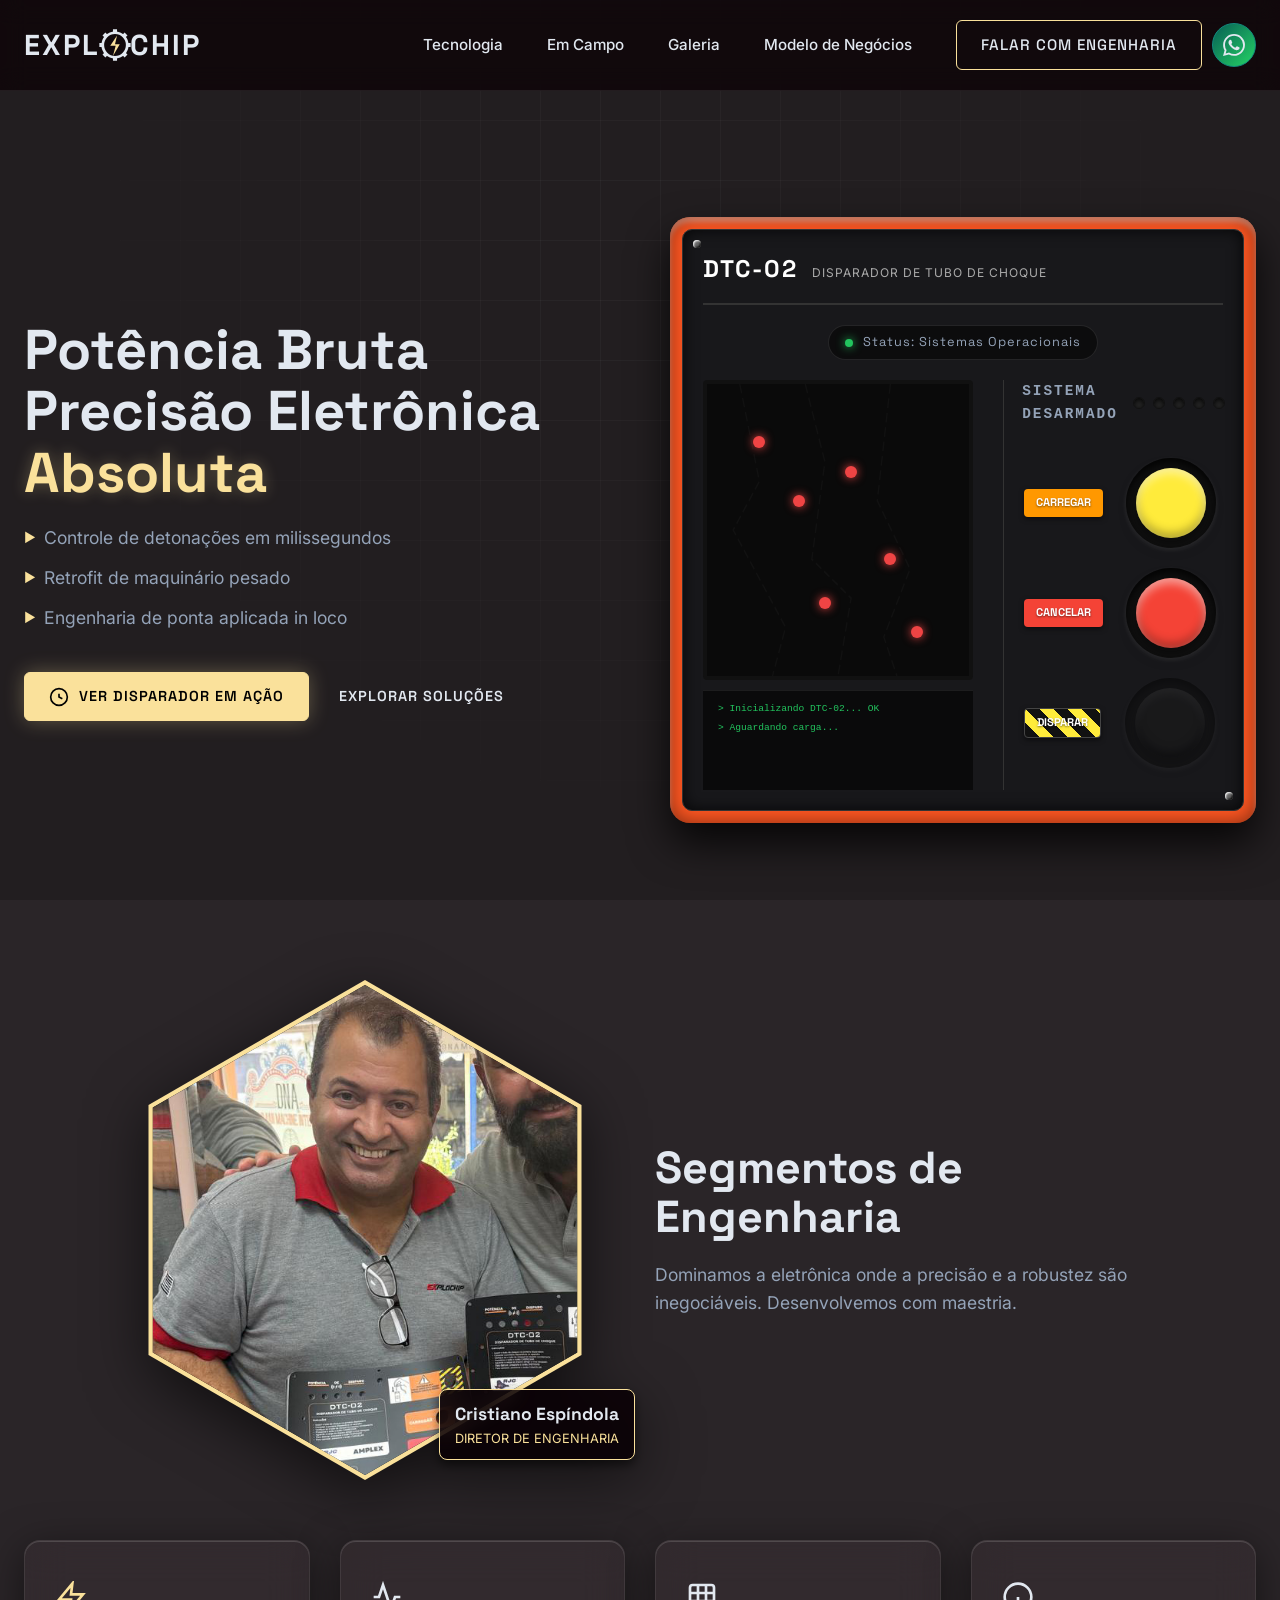
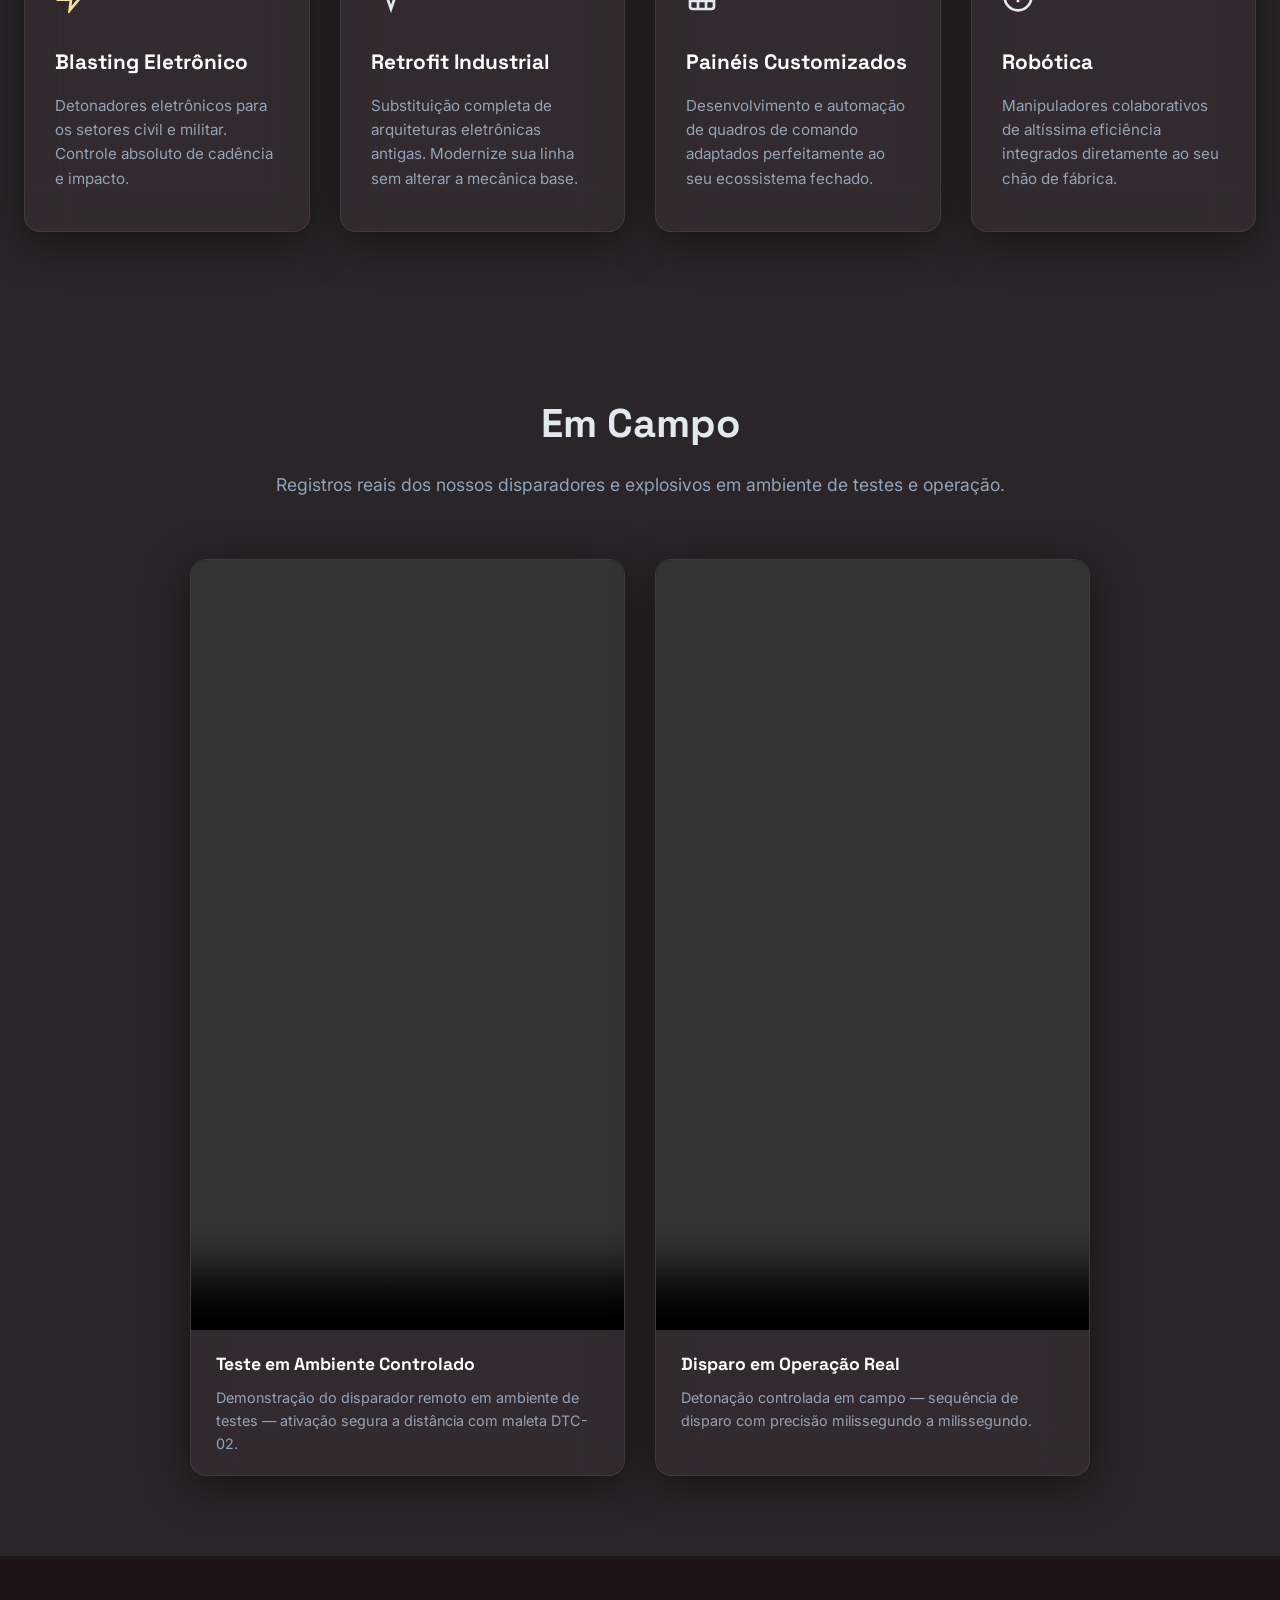
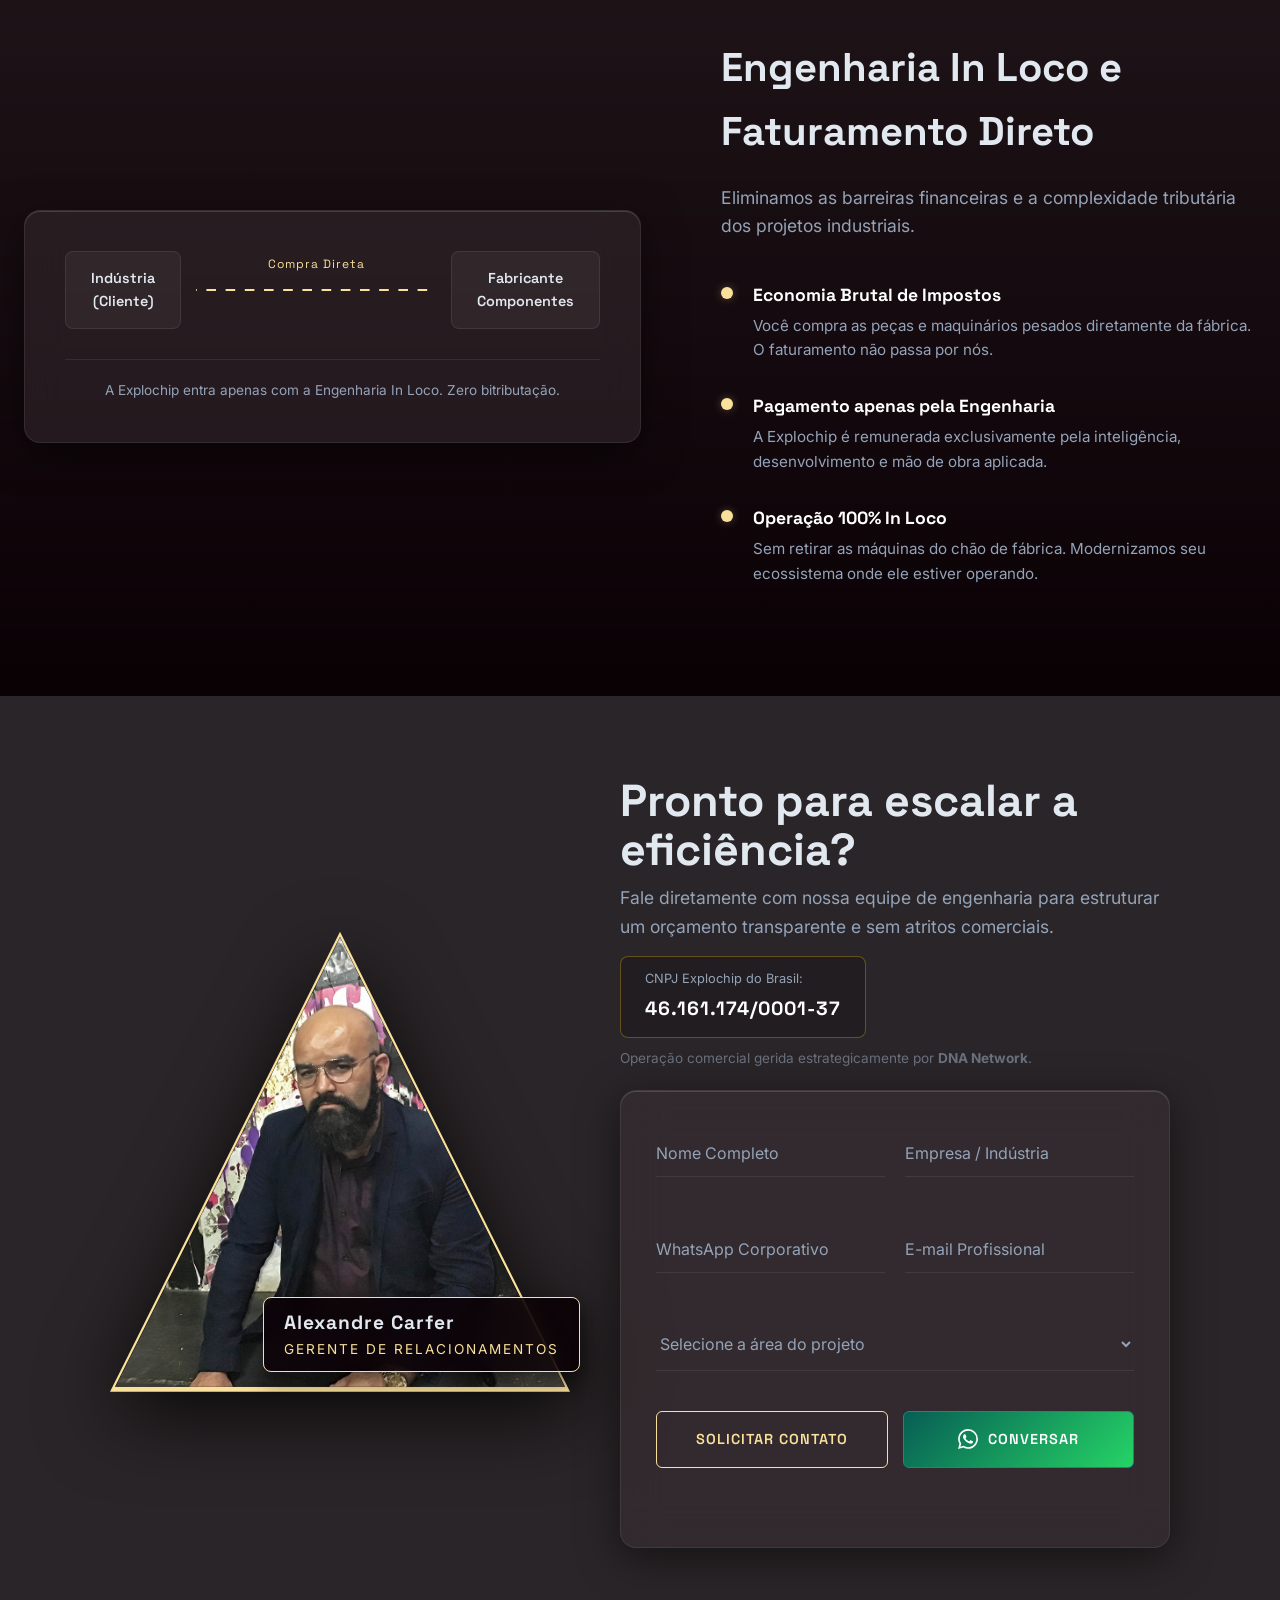
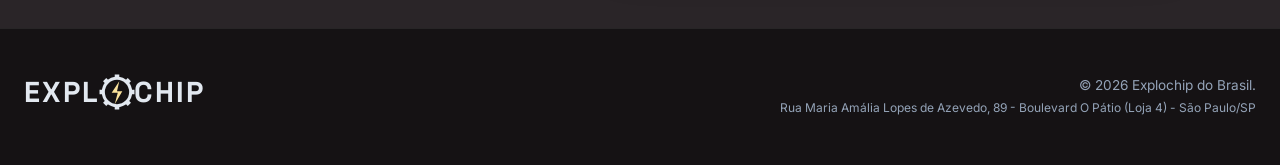
==== commit b583191f: "Fix mobile contact form cropping, adjust spacing and position WhatsApp button in header" ====
--- a/explochip_whatsapp.html
+++ b/explochip_whatsapp.html
@@ -129,11 +129,13 @@
 .logo-text { font-size: 1.8rem; font-weight: 700; letter-spacing: 2px; }
 .logo-icon { width: 36px; height: 36px; color: var(--color-silver); }
 
-/* Mobile Menu Button */
+/* Mobile Menu Actions */
+.mobile-actions { display: none; align-items: center; gap: 15px; }
+.mobile-whatsapp-only { padding: 8px; border-radius: 50%; display: flex; align-items: center; justify-content: center; }
 .mobile-menu-btn {
     display: none;
     background: transparent; border: none; color: var(--color-silver);
-    font-size: 1.8rem; cursor: pointer; padding: 5px 10px;
+    font-size: 1.8rem; cursor: pointer; padding: 5px 10px; margin: 0;
 }
 
 /* Logo Animation (Gears turning slowly) */
@@ -325,9 +327,10 @@
    CONTACT SECTION & FORM
    ========================================================================== */
 .contact-section { padding: 80px 0; }
-.contact-container { display: flex; gap: 60px; }
+.contact-container { display: flex; gap: 50px; align-items: center; justify-content: center; }
 .contact-info { flex: 1; }
-.contact-info h2 { font-size: 3rem; margin-bottom: 20px; }
+.contact-title { font-size: 2.8rem; }
+.contact-info h2 { margin-bottom: 20px; }
 .contact-info p { color: var(--color-silver-dim); font-size: 1.1rem; margin-bottom: 40px; }
 .contact-badge { display: inline-block; padding: 12px 24px; border: 1px solid var(--color-glass-border); border-radius: 8px; margin-bottom: 30px; }
 .contact-badge span { display: block; font-size: 0.8rem; color: var(--color-silver-dim); margin-bottom: 5px; }
@@ -491,6 +494,12 @@
     .navbar .nav-links a { margin: 15px 0; margin-left: 0; text-align: center; }
     .navbar .nav-contact-buttons { margin: 15px auto; display: flex; justify-content: center; margin-left: auto; }
     .navbar .nav-contact-buttons a { margin: 0 !important; }
+    .nav-contact-buttons .btn-whatsapp-icon { display: none !important; }
+    .mobile-actions { display: flex; }
+    .mobile-menu-btn { display: block; }
+
+    .contact-container { gap: 30px; }
+    .contact-title { font-size: 2rem !important; }
 
     .footer-content { flex-direction: column; text-align: center; gap: 20px; }
     .footer-copy { text-align: center; }
@@ -648,10 +657,14 @@
                 <span class="logo-text silver">CHIP</span>
             </a>
             
-            <button class="mobile-menu-btn" onclick="document.getElementById('navLinks').classList.toggle('active')">
-                <svg width="24" height="24" viewBox="0 0 24 24" fill="none" stroke="currentColor" stroke-width="2"><line x1="3" y1="12" x2="21" y2="12"></line><line x1="3" y1="6" x2="21" y2="6"></line><line x1="3" y1="18" x2="21" y2="18"></line></svg>
-            </button>
-            
+            <div class="mobile-actions">
+                <a href="https://wa.me/5511963421297" target="_blank" class="btn-whatsapp btn-whatsapp-icon mobile-whatsapp-only" aria-label="WhatsApp">
+                    <svg width="20" height="20" viewBox="0 0 24 24" fill="currentColor"><path d="M17.472 14.382c-.297-.149-1.758-.867-2.03-.967-.273-.099-.471-.148-.67.15-.197.297-.767.966-.94 1.164-.173.199-.347.223-.644.075-.297-.15-1.255-.463-2.39-1.475-.883-.788-1.48-1.761-1.653-2.059-.173-.297-.018-.458.13-.606.134-.133.298-.347.446-.52.149-.174.198-.298.298-.497.099-.198.05-.371-.025-.52-.075-.149-.669-1.612-.916-2.207-.242-.579-.487-.5-.669-.51-.173-.008-.371-.01-.57-.01-.198 0-.52.074-.792.372-.272.297-1.04 1.016-1.04 2.479 0 1.462 1.065 2.875 1.213 3.074.149.198 2.096 3.2 5.077 4.487.709.306 1.262.489 1.694.625.712.227 1.36.195 1.871.118.571-.085 1.758-.719 2.006-1.413.248-.694.248-1.289.173-1.413-.074-.124-.272-.198-.57-.347m-5.421 7.403h-.004a9.87 9.87 0 01-5.031-1.378l-.361-.214-3.741.982.998-3.648-.235-.374a9.86 9.86 0 01-1.51-5.26c.001-5.45 4.436-9.884 9.888-9.884 2.64 0 5.122 1.03 6.988 2.898a9.825 9.825 0 012.893 6.994c-.003 5.45-4.437 9.884-9.885 9.884m8.413-18.297A11.815 11.815 0 0012.05 0C5.495 0 .16 5.335.157 11.892c0 2.096.547 4.142 1.588 5.945L.057 24l6.305-1.654a11.882 11.882 0 005.683 1.448h.005c6.554 0 11.89-5.335 11.893-11.893a11.821 11.821 0 00-3.48-8.413z"/></svg>
+                </a>
+                <button class="mobile-menu-btn" onclick="document.getElementById('navLinks').classList.toggle('active')">
+                    <svg width="24" height="24" viewBox="0 0 24 24" fill="none" stroke="currentColor" stroke-width="2"><line x1="3" y1="12" x2="21" y2="12"></line><line x1="3" y1="6" x2="21" y2="6"></line><line x1="3" y1="18" x2="21" y2="18"></line></svg>
+                </button>
+            </div>
             <nav class="nav-links" id="navLinks">
                 <a href="#solucoes">Tecnologia</a>
                 <a href="#campo">Em Campo</a>
@@ -929,7 +942,7 @@
         </section>
 
         <section id="contato" class="contact-section">
-            <div class="container contact-container" style="align-items: center; justify-content: center; gap: 50px;">
+            <div class="container contact-container">
                 <div class="human-touch-img-wrapper reveal" style="width: 460px; height: 460px; flex-shrink: 0; position: relative; filter: drop-shadow(0 20px 40px rgba(0,0,0,0.8));">
                     <div style="width: 100%; height: 100%; clip-path: polygon(50% 0%, 0% 100%, 100% 100%); background: var(--color-lightning); padding: 5px;">
                         <div style="width: 100%; height: 100%; clip-path: polygon(50% 0%, 0% 100%, 100% 100%); background: #000;">
@@ -943,10 +956,10 @@
                     </div>
                 </div>
 
-                <div style="flex: 0 1 550px; display: flex; flex-direction: column; gap: 30px;">
+                <div style="width: 100%; max-width: 550px; display: flex; flex-direction: column; gap: 20px;">
                     <div class="contact-info reveal" style="padding-right: 0;">
-                        <h2 style="font-size: 2.8rem; margin-bottom: 10px; line-height: 1.1;">Pronto para escalar a eficiência?</h2>
-                        <p style="margin-bottom: 25px; font-size: 1.1rem;">Fale diretamente com nossa equipe de engenharia para estruturar um orçamento transparente e sem atritos comerciais.</p>
+                        <h2 class="contact-title" style="margin-bottom: 10px; line-height: 1.1;">Pronto para escalar a eficiência?</h2>
+                        <p style="margin-bottom: 15px; font-size: 1.1rem;">Fale diretamente com nossa equipe de engenharia para estruturar um orçamento transparente e sem atritos comerciais.</p>
                         
                         <div class="contact-badge" style="margin-bottom: 10px; border-color: rgba(250, 204, 21, 0.3); background: rgba(0,0,0,0.2); display: inline-block;">
                             <span>CNPJ Explochip do Brasil:</span>
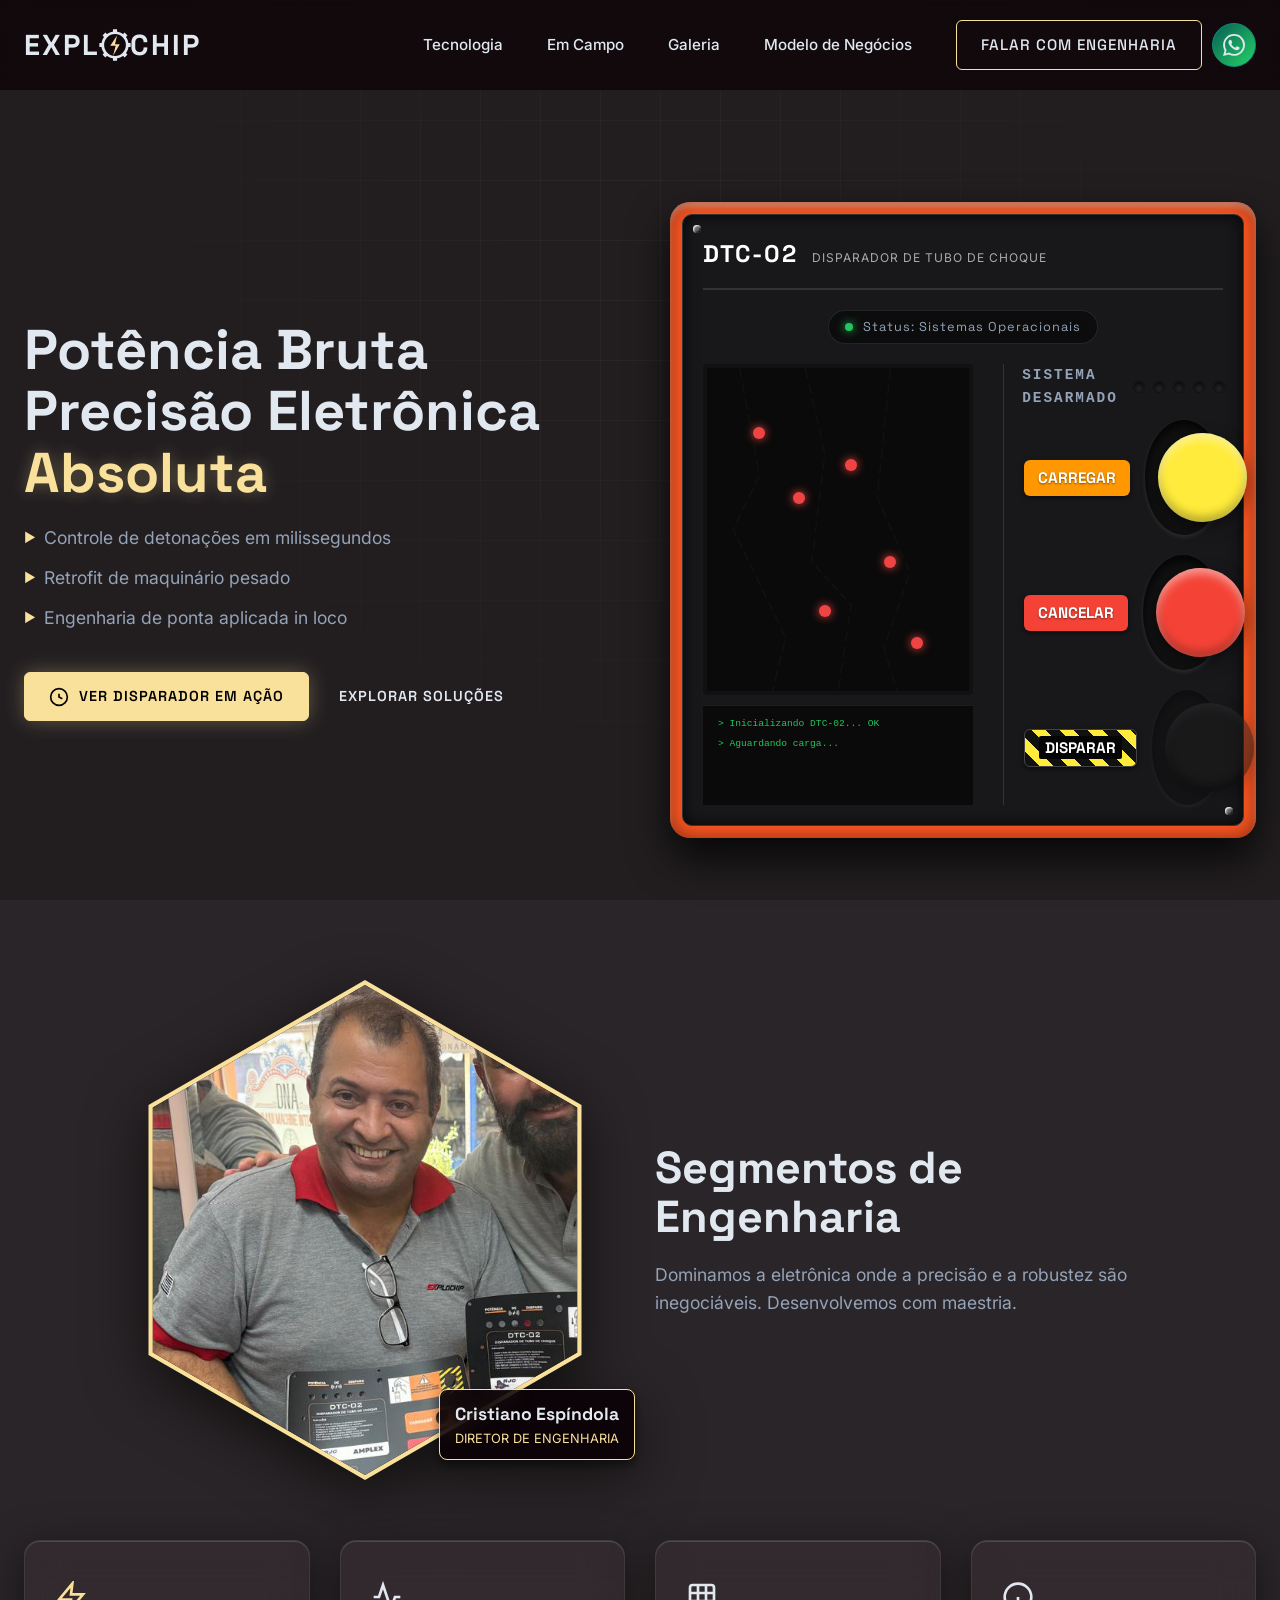
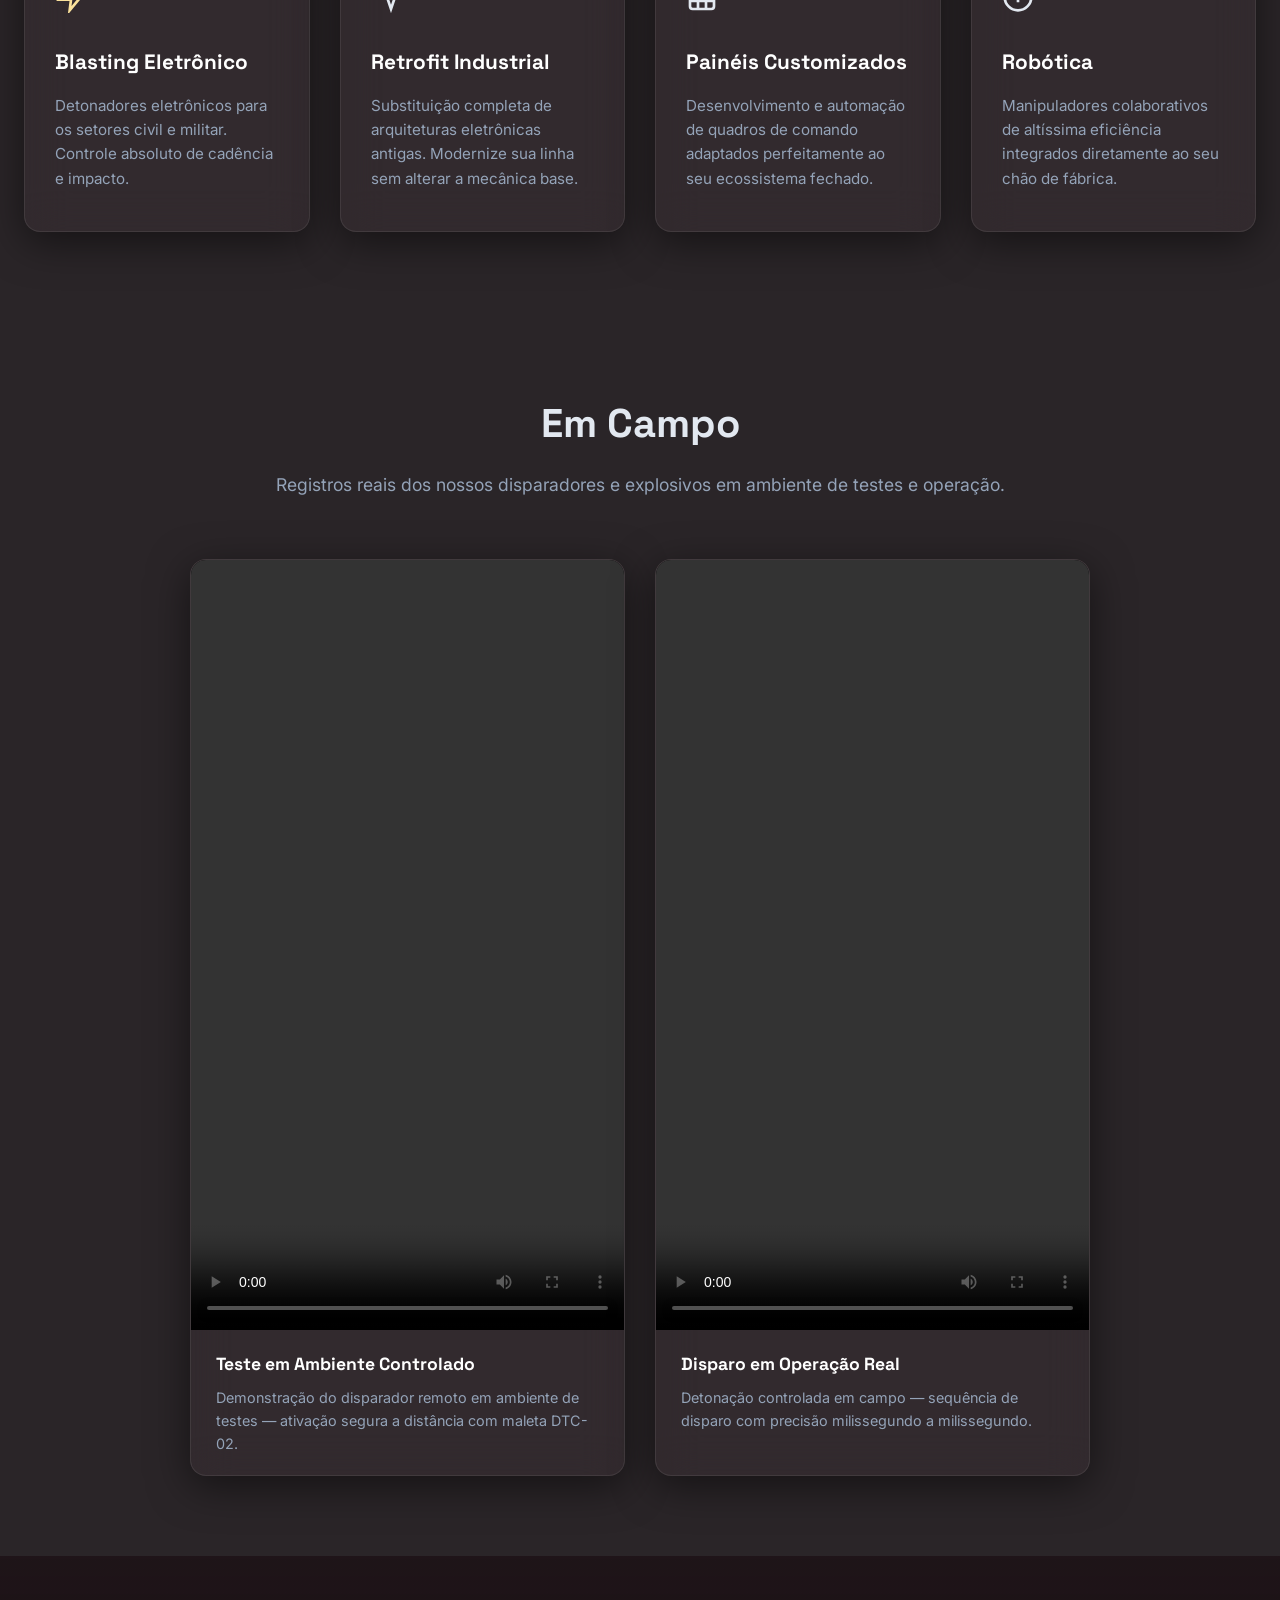
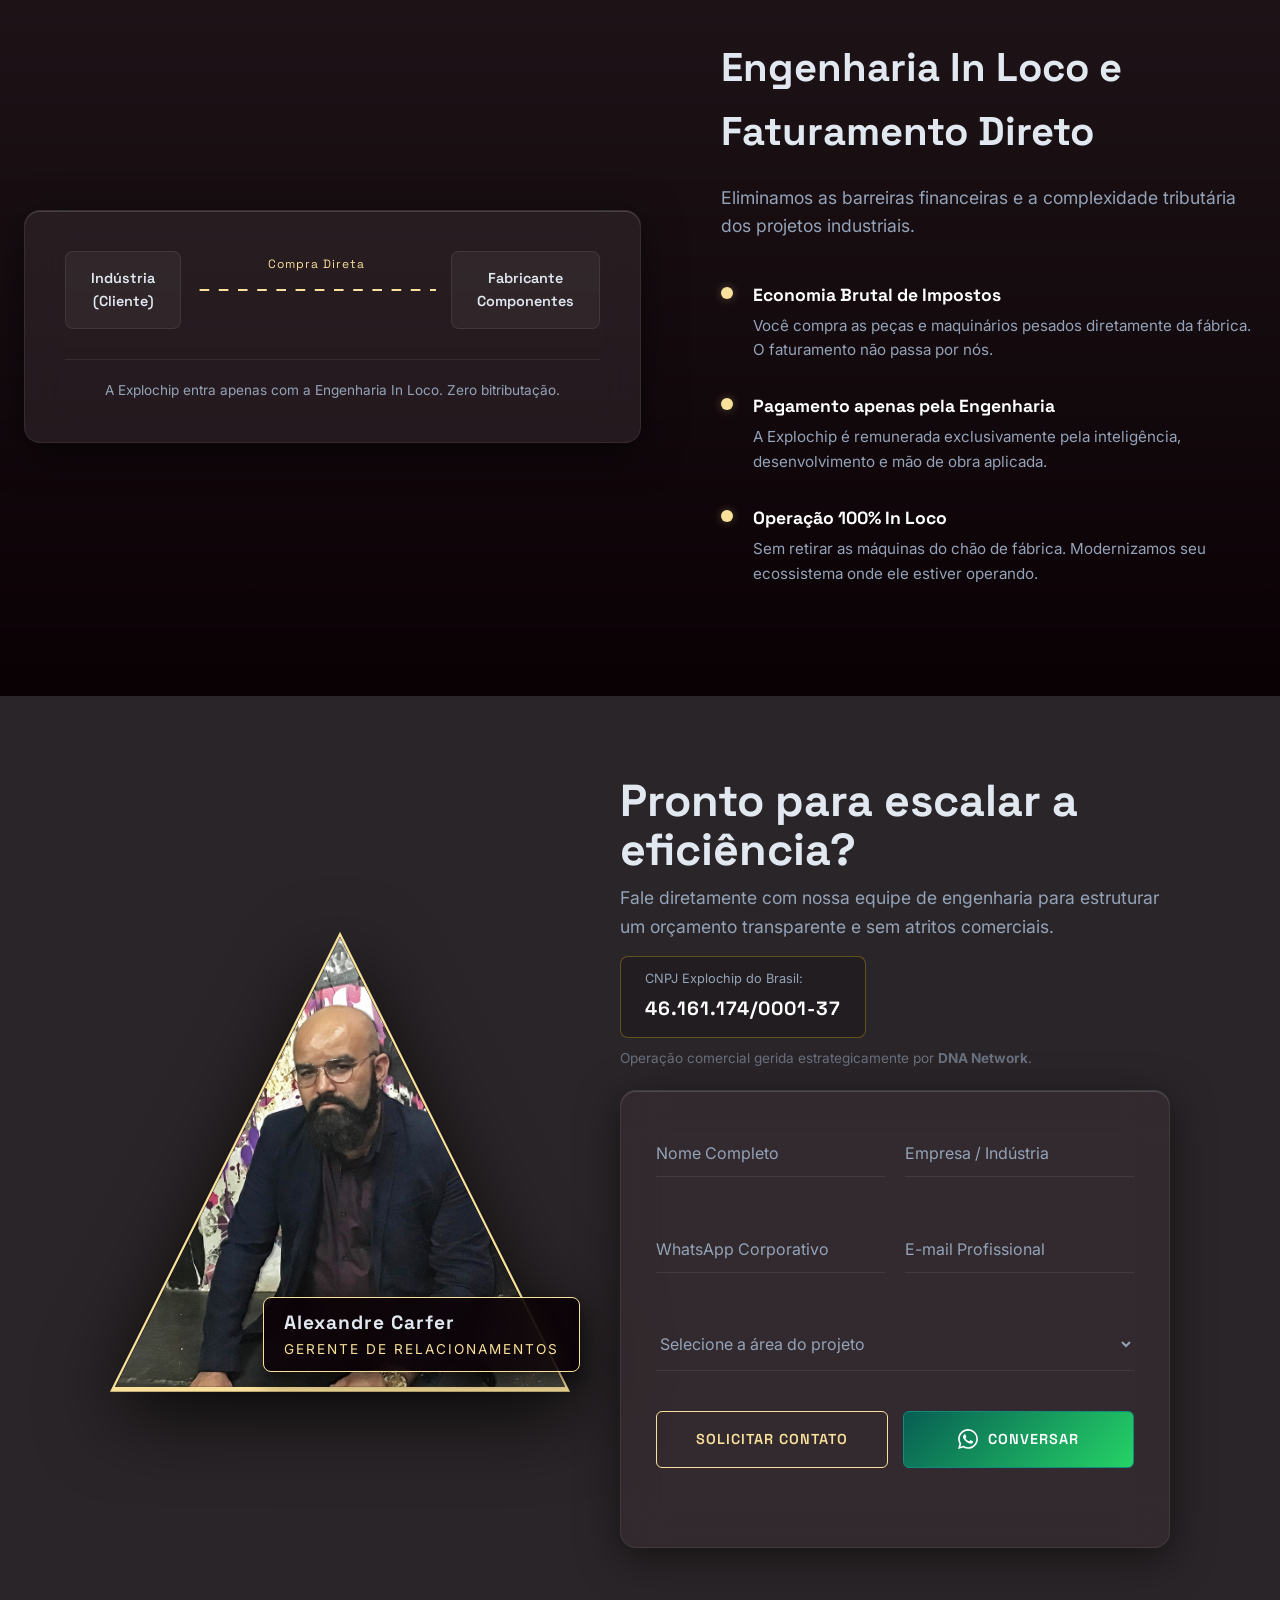
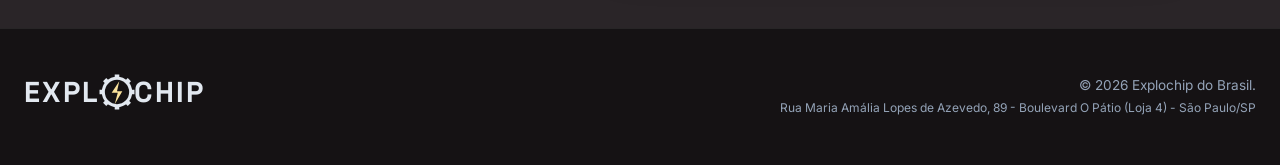
==== commit 461dec3c: "Fix desktop whatsapp visibility, enforce mobile horizontal actions, enlarge DTC02 buttons and add co" ====
--- a/explochip_whatsapp.html
+++ b/explochip_whatsapp.html
@@ -130,7 +130,7 @@
 .logo-icon { width: 36px; height: 36px; color: var(--color-silver); }
 
 /* Mobile Menu Actions */
-.mobile-actions { display: none; align-items: center; gap: 15px; }
+.mobile-actions { display: none !important; }
 .mobile-whatsapp-only { padding: 8px; border-radius: 50%; display: flex; align-items: center; justify-content: center; }
 .mobile-menu-btn {
     display: none;
@@ -426,8 +426,8 @@
 .control-row { display: flex; align-items: center; justify-content: flex-end; gap: 15px; width: 100%; }
 
 .control-label {
-    padding: 5px 12px; border-radius: 4px;
-    font-family: var(--font-heading); font-weight: 800; font-size: 0.7rem; color: #fff;
+    padding: 6px 14px; border-radius: 6px;
+    font-family: var(--font-heading); font-weight: 800; font-size: 0.95rem; color: #fff;
     white-space: nowrap; box-shadow: 0 2px 5px rgba(0,0,0,0.5);
     text-shadow: 0px 1px 2px rgba(0,0,0,0.5);
 }
@@ -435,9 +435,13 @@
 .label-cancelar { background: #f44336; }
 .label-disparar { background: #222; color: #fff; border: 1px solid #444; }
 
+.disparar-text {
+    background: #050505; color: #fff; padding: 2px 6px; border-radius: 2px;
+}
+
 .analog-btn {
     background: transparent; border: none; cursor: pointer; outline: none;
-    position: relative; width: 90px; height: 90px; border-radius: 50%;
+    position: relative; width: 115px; height: 115px; border-radius: 50%;
     margin: 0 auto; display: block;
     transition: transform 0.1s;
 }
@@ -451,9 +455,9 @@
 }
 
 .analog-btn .btn-cap {
-    position: absolute; top: 10px; left: 10px; width: 70px; height: 70px;
+    position: absolute; top: 13px; left: 13px; width: 89px; height: 89px;
     border-radius: 50%; display: flex; justify-content: center; align-items: center;
-    font-family: var(--font-heading); font-weight: 800; font-size: 0.65rem; color: #111;
+    font-family: var(--font-heading); font-weight: 800; font-size: 0.8rem; color: #111;
     box-shadow: inset 0px 5px 10px rgba(255,255,255,0.5), inset 0px -5px 10px rgba(0,0,0,0.3), 0 5px 15px rgba(0,0,0,0.5);
     transition: all 0.2s;
 }
@@ -495,7 +499,7 @@
     .navbar .nav-contact-buttons { margin: 15px auto; display: flex; justify-content: center; margin-left: auto; }
     .navbar .nav-contact-buttons a { margin: 0 !important; }
     .nav-contact-buttons .btn-whatsapp-icon { display: none !important; }
-    .mobile-actions { display: flex; }
+    .mobile-actions { display: flex !important; flex-direction: row !important; align-items: center; justify-content: flex-end; gap: 10px; flex-wrap: nowrap; }
     .mobile-menu-btn { display: block; }
 
     .contact-container { gap: 30px; }
@@ -576,9 +580,9 @@
     .detonator-title .model { font-size: 1rem; }
     .detonator-brand { font-size: 0.8rem; }
 
-    .analog-btn { width: 65px; height: 65px; }
-    .analog-btn .btn-cap { top: 8px; left: 8px; width: 49px; height: 49px; }
-    .control-label { font-size: 0.6rem; padding: 4px 8px; }
+    .analog-btn { width: 85px; height: 85px; }
+    .analog-btn .btn-cap { top: 10px; left: 10px; width: 65px; height: 65px; }
+    .control-label { font-size: 0.8rem; padding: 4px 10px; }
     .control-row { flex-direction: column; gap: 8px; width: auto; align-items: center; }
     .button-group { flex-direction: row; justify-content: center; gap: 15px; flex-wrap: nowrap; width: 100%; }
 
@@ -791,7 +795,9 @@
                                         </div>
                                         
                                         <div class="control-row">
-                                            <div class="control-label label-disparar stripes-bg">DISPARAR</div>
+                                            <div class="control-label label-disparar stripes-bg">
+                                                <span class="disparar-text">DISPARAR</span>
+                                            </div>
                                             <button class="analog-btn btn-disparar" id="triggerBlastBtn" disabled>
                                                 <div class="btn-shadow"></div>
                                                 <div class="btn-cap"></div>
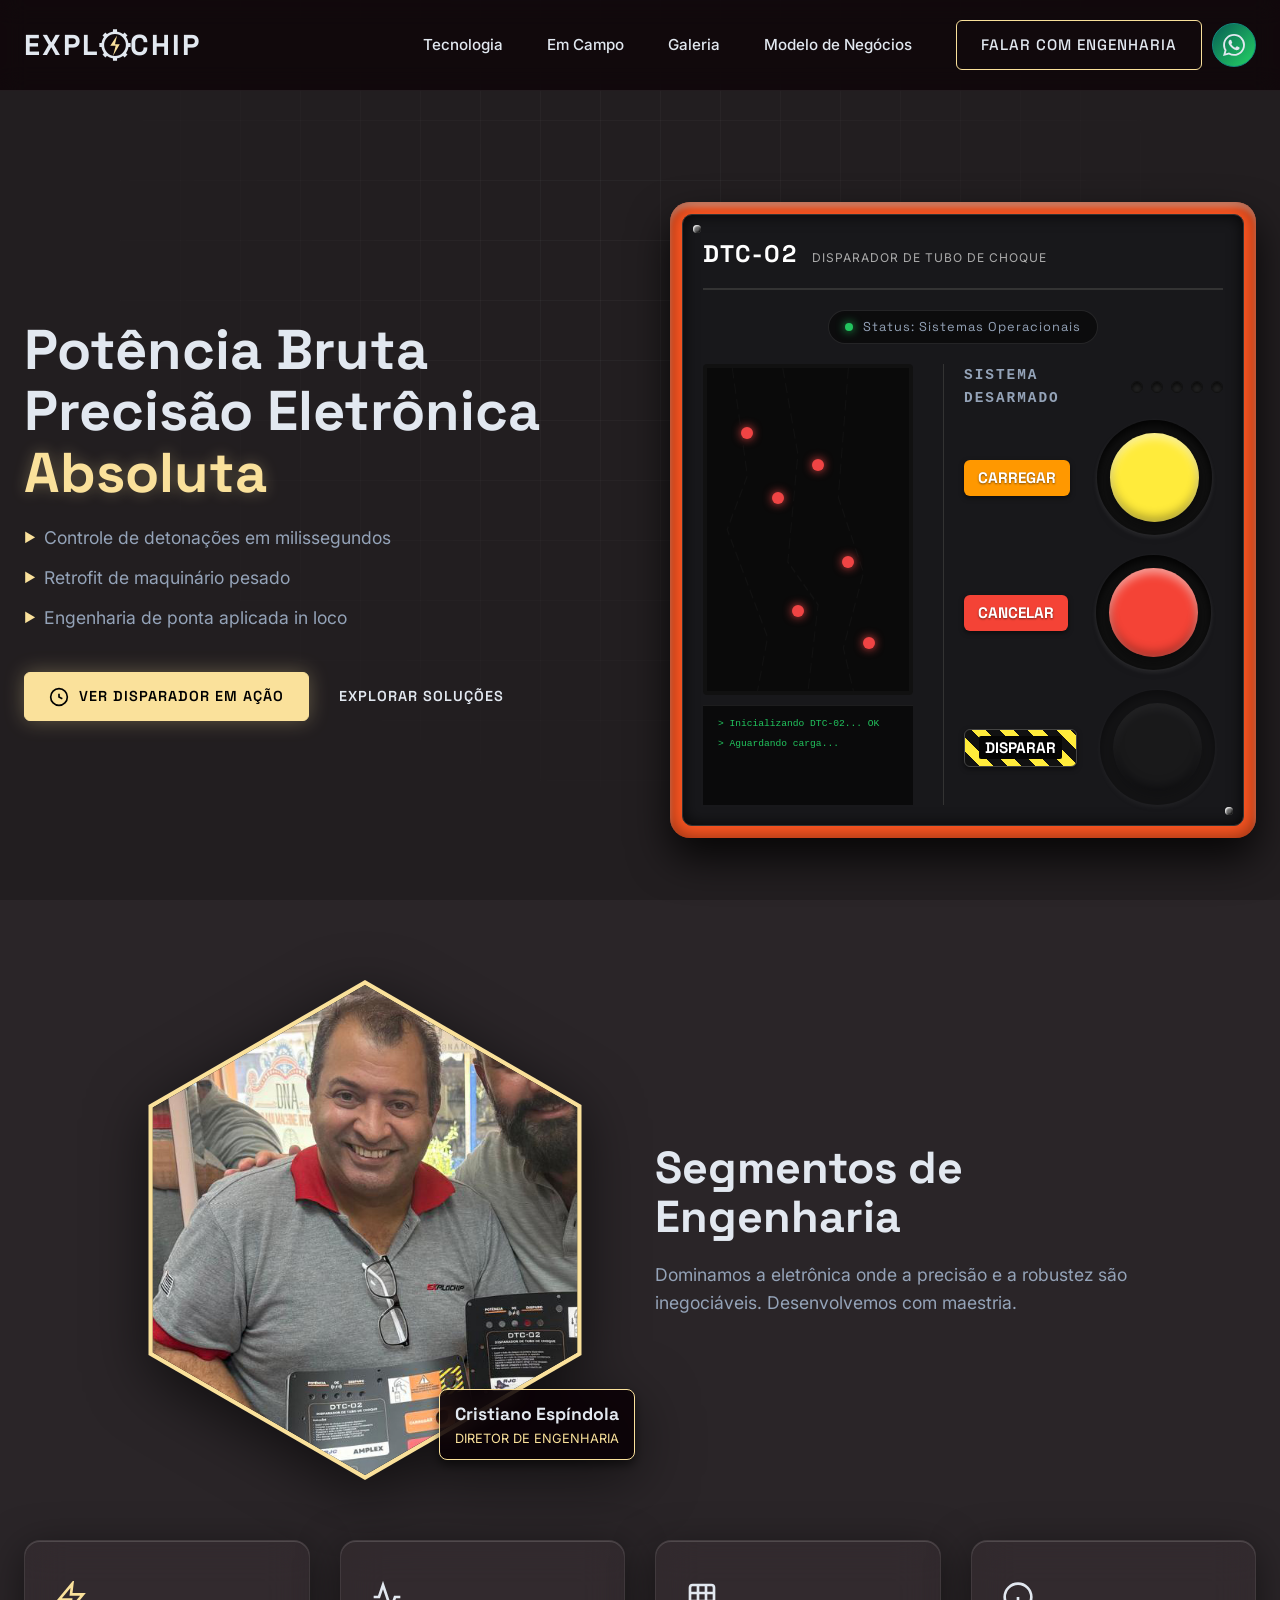
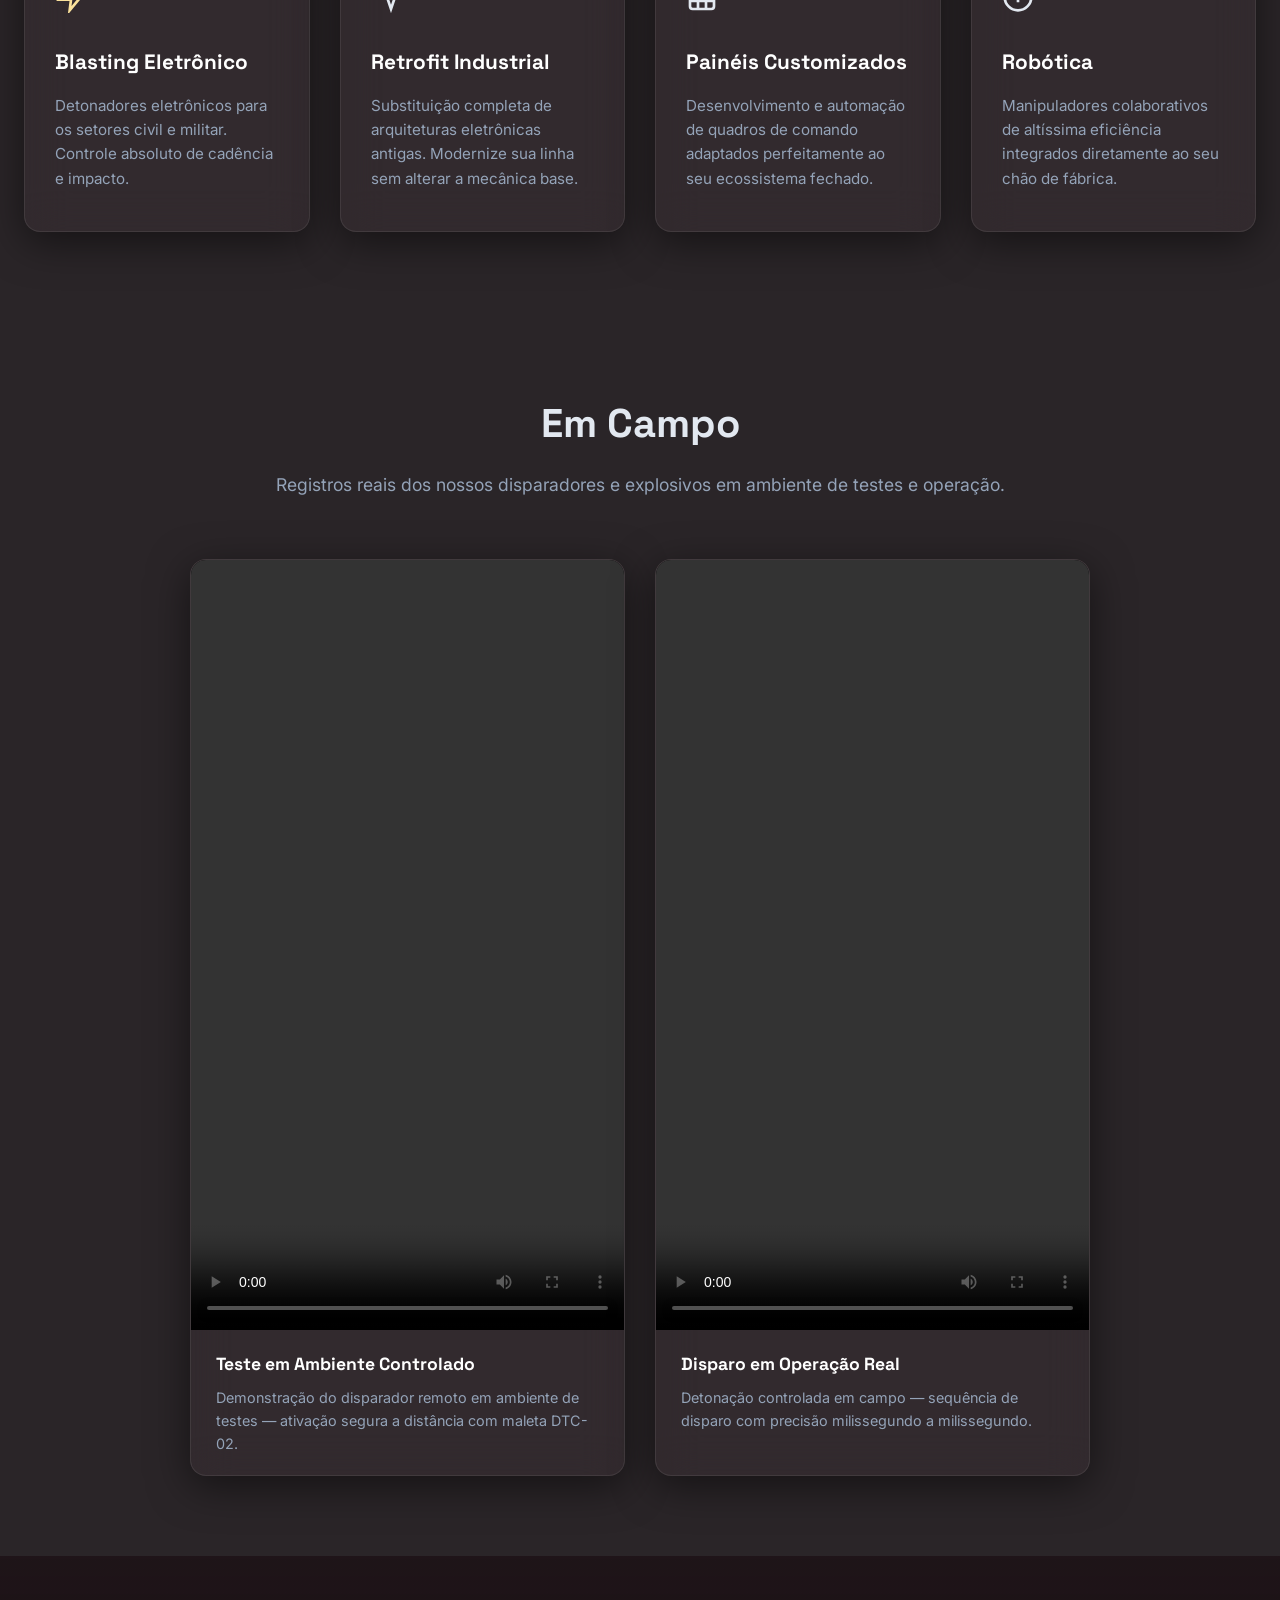
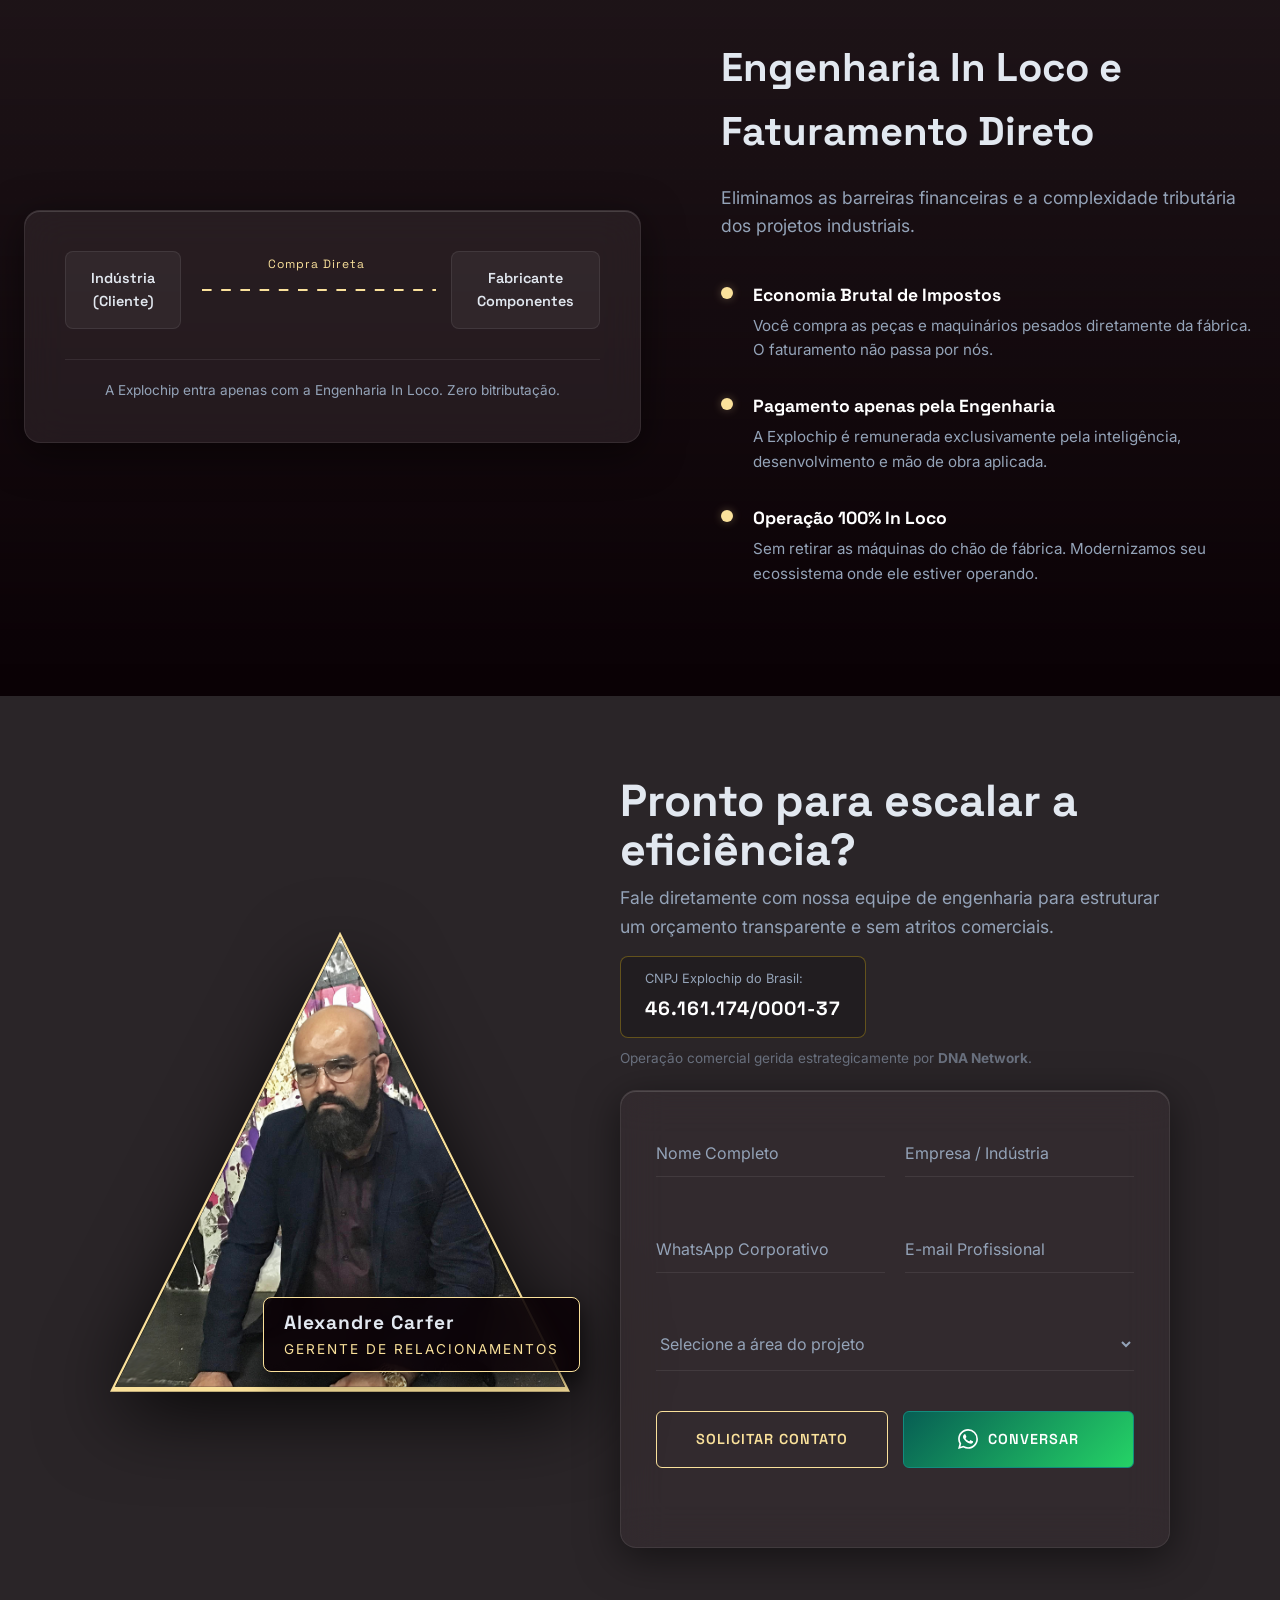
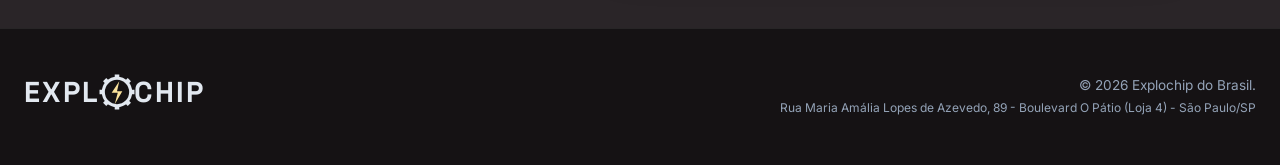
==== commit 9bc20419: "Show detonator description on mobile" ====
--- a/explochip_whatsapp.html
+++ b/explochip_whatsapp.html
@@ -420,7 +420,7 @@
 .status-lights .light { width: 12px; height: 12px; border-radius: 50%; background: #222; border: 1px solid #111; box-shadow: inset 0 2px 4px rgba(0,0,0,0.8); transition: 0.3s; }
 .status-lights .light.on { background: #00e5ff; box-shadow: 0 0 10px #00e5ff, inset 0 0 5px #fff; border-color: #00e5ff; }
 
-.detonator-right { width: 220px; flex-shrink: 0; display: flex; flex-direction: column; align-items: center; border-left: 1px solid #333; padding-left: 20px; }
+.detonator-right { width: 280px; flex-shrink: 0; display: flex; flex-direction: column; align-items: center; border-left: 1px solid #333; padding-left: 20px; }
 .button-group { display: flex; flex-direction: column; gap: 20px; width: 100%; margin-top: auto; margin-bottom: auto;}
 
 .control-row { display: flex; align-items: center; justify-content: flex-end; gap: 15px; width: 100%; }
@@ -513,8 +513,8 @@
     .detonator-right { width: 100%; border-left: none; border-top: 1px solid #333; padding-left: 0; padding-top: 20px; }
     .button-group { flex-direction: row; justify-content: center; flex-wrap: nowrap; gap: 20px; }
     .control-row { justify-content: center; flex-direction: column; gap: 10px; width: auto; align-items: center; }
-    .detonator-title .desc { display: none; }
     .detonator-title .model { font-size: 1.2rem; }
+    .detonator-title .desc { display: block; font-size: 0.65rem; margin-left: 0; margin-top: 5px; text-align: center; }
 
     /* Solutions / Engenharia section */
     .section-header[style] { flex-direction: column !important; text-align: center !important; gap: 25px !important; }
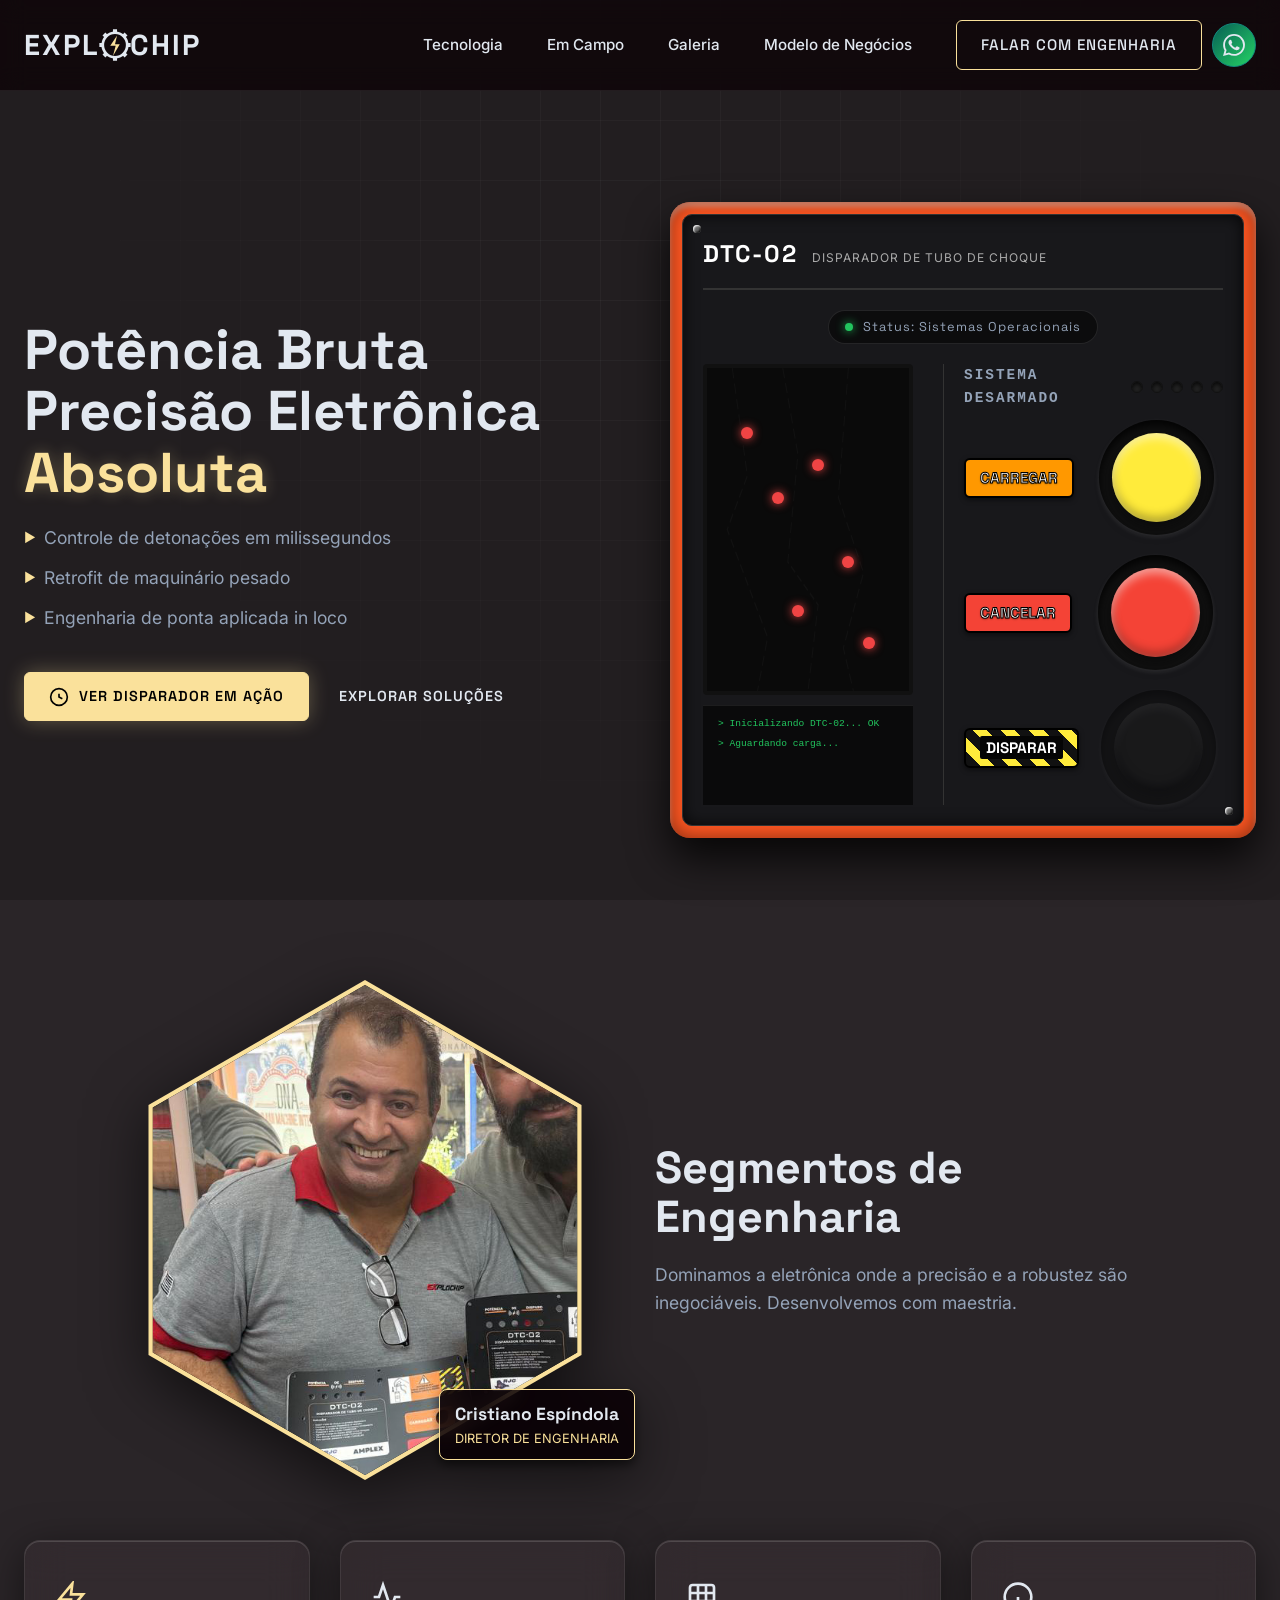
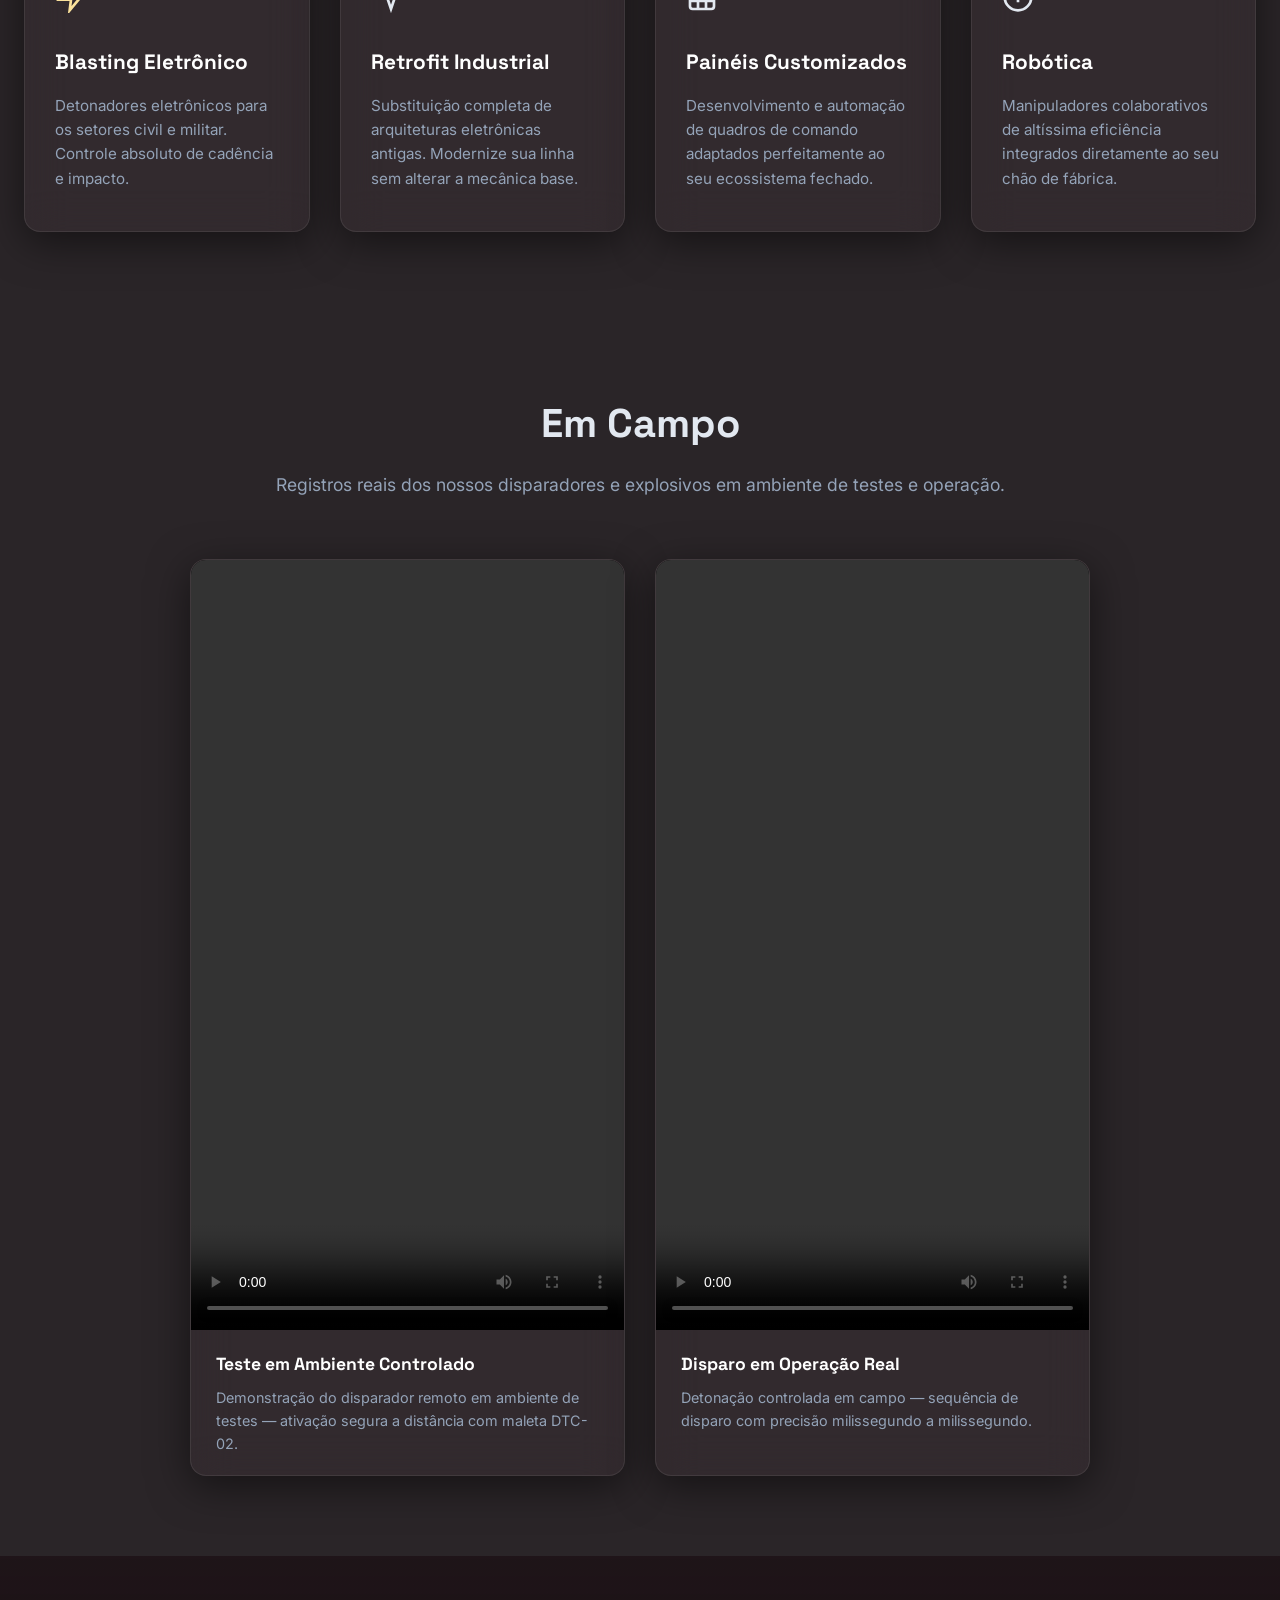
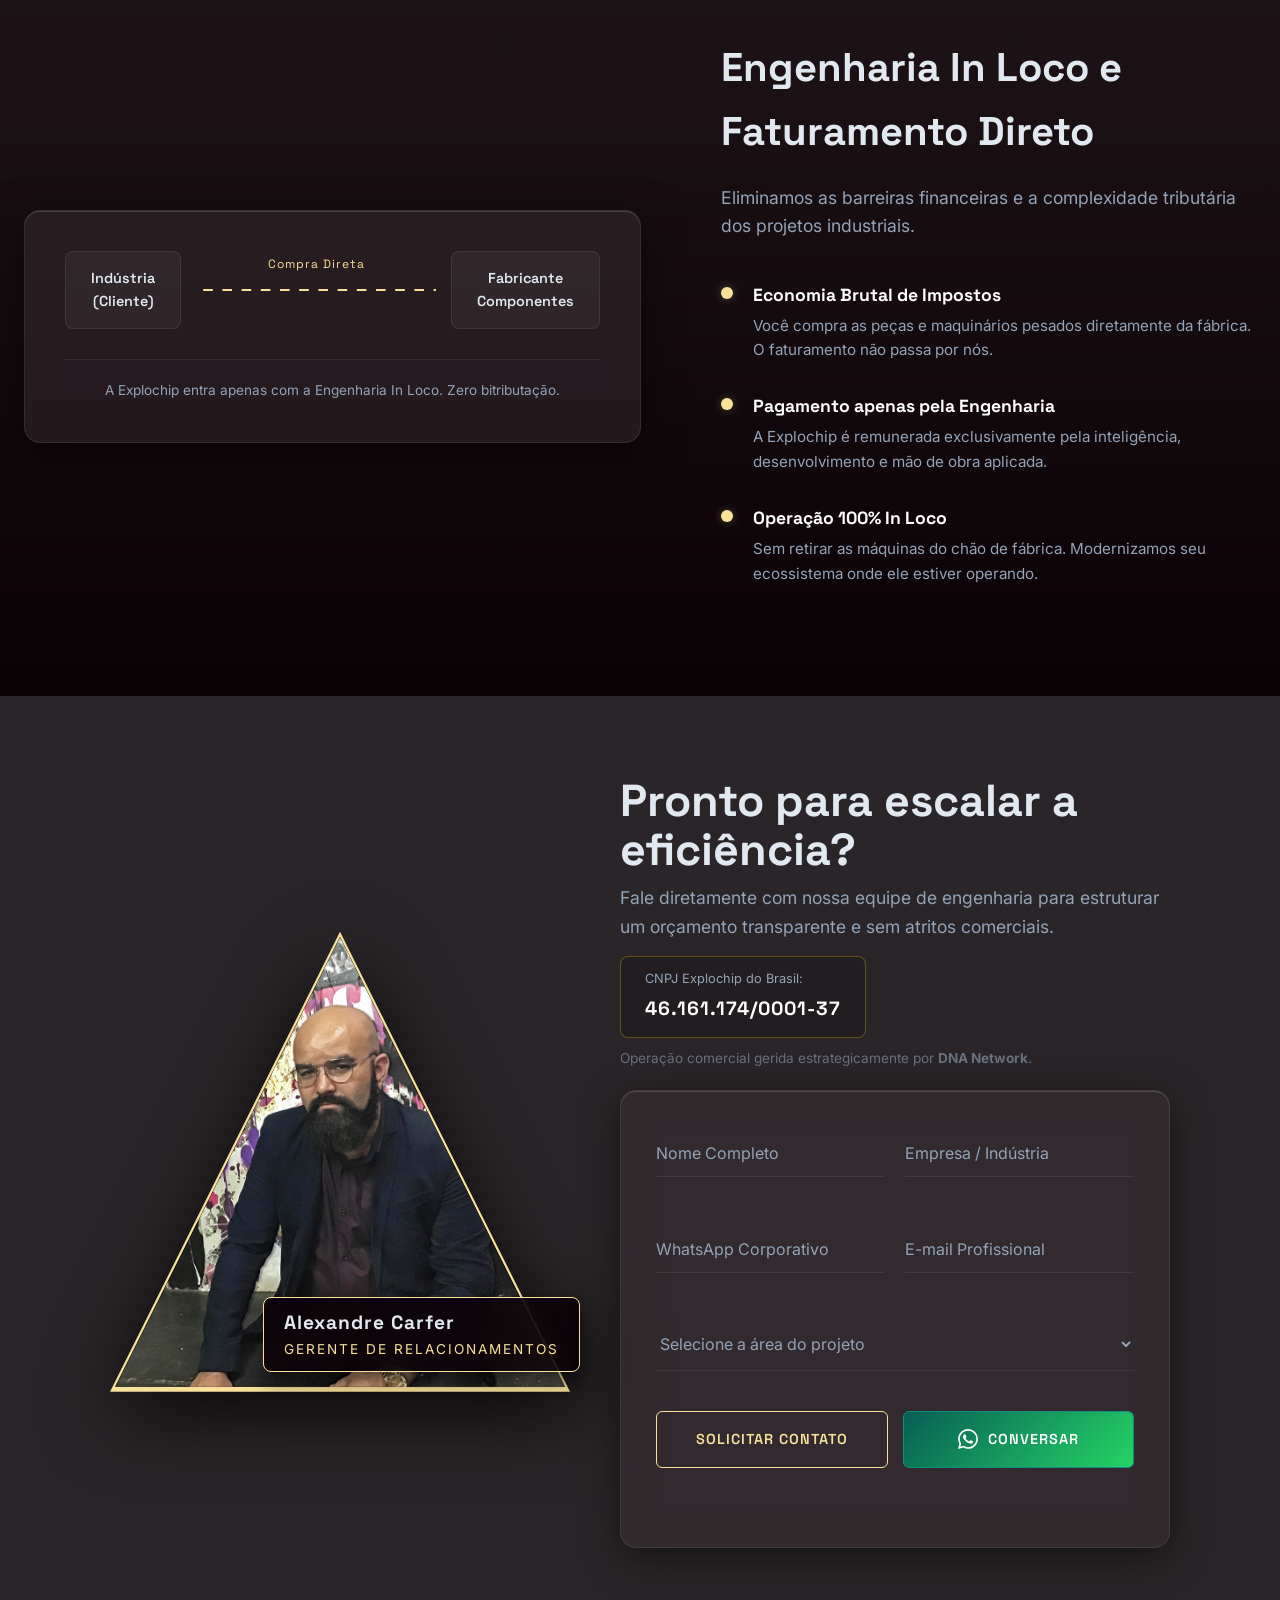
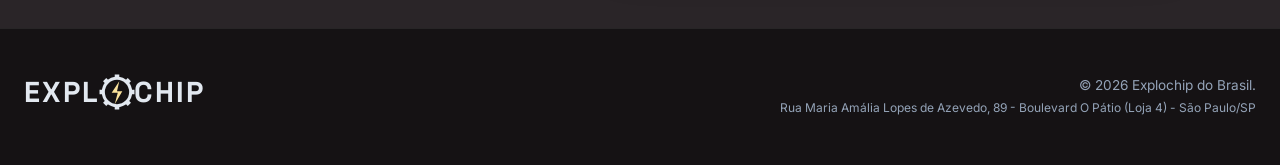
==== commit 644f7ef3: "Add black border to CARREGAR and CANCELAR labels" ====
--- a/explochip_whatsapp.html
+++ b/explochip_whatsapp.html
@@ -431,9 +431,9 @@
     white-space: nowrap; box-shadow: 0 2px 5px rgba(0,0,0,0.5);
     text-shadow: 0px 1px 2px rgba(0,0,0,0.5);
 }
-.label-carregar { background: #ff9800; }
-.label-cancelar { background: #f44336; }
-.label-disparar { background: #222; color: #fff; border: 1px solid #444; }
+.label-carregar { background: #ff9800; border: 2px solid #000; -webkit-text-stroke: 1px #000; }
+.label-cancelar { background: #f44336; border: 2px solid #000; -webkit-text-stroke: 1px #000; }
+.label-disparar { background: #222; color: #fff; border: 2px solid #000; }
 
 .disparar-text {
     background: #050505; color: #fff; padding: 2px 6px; border-radius: 2px;
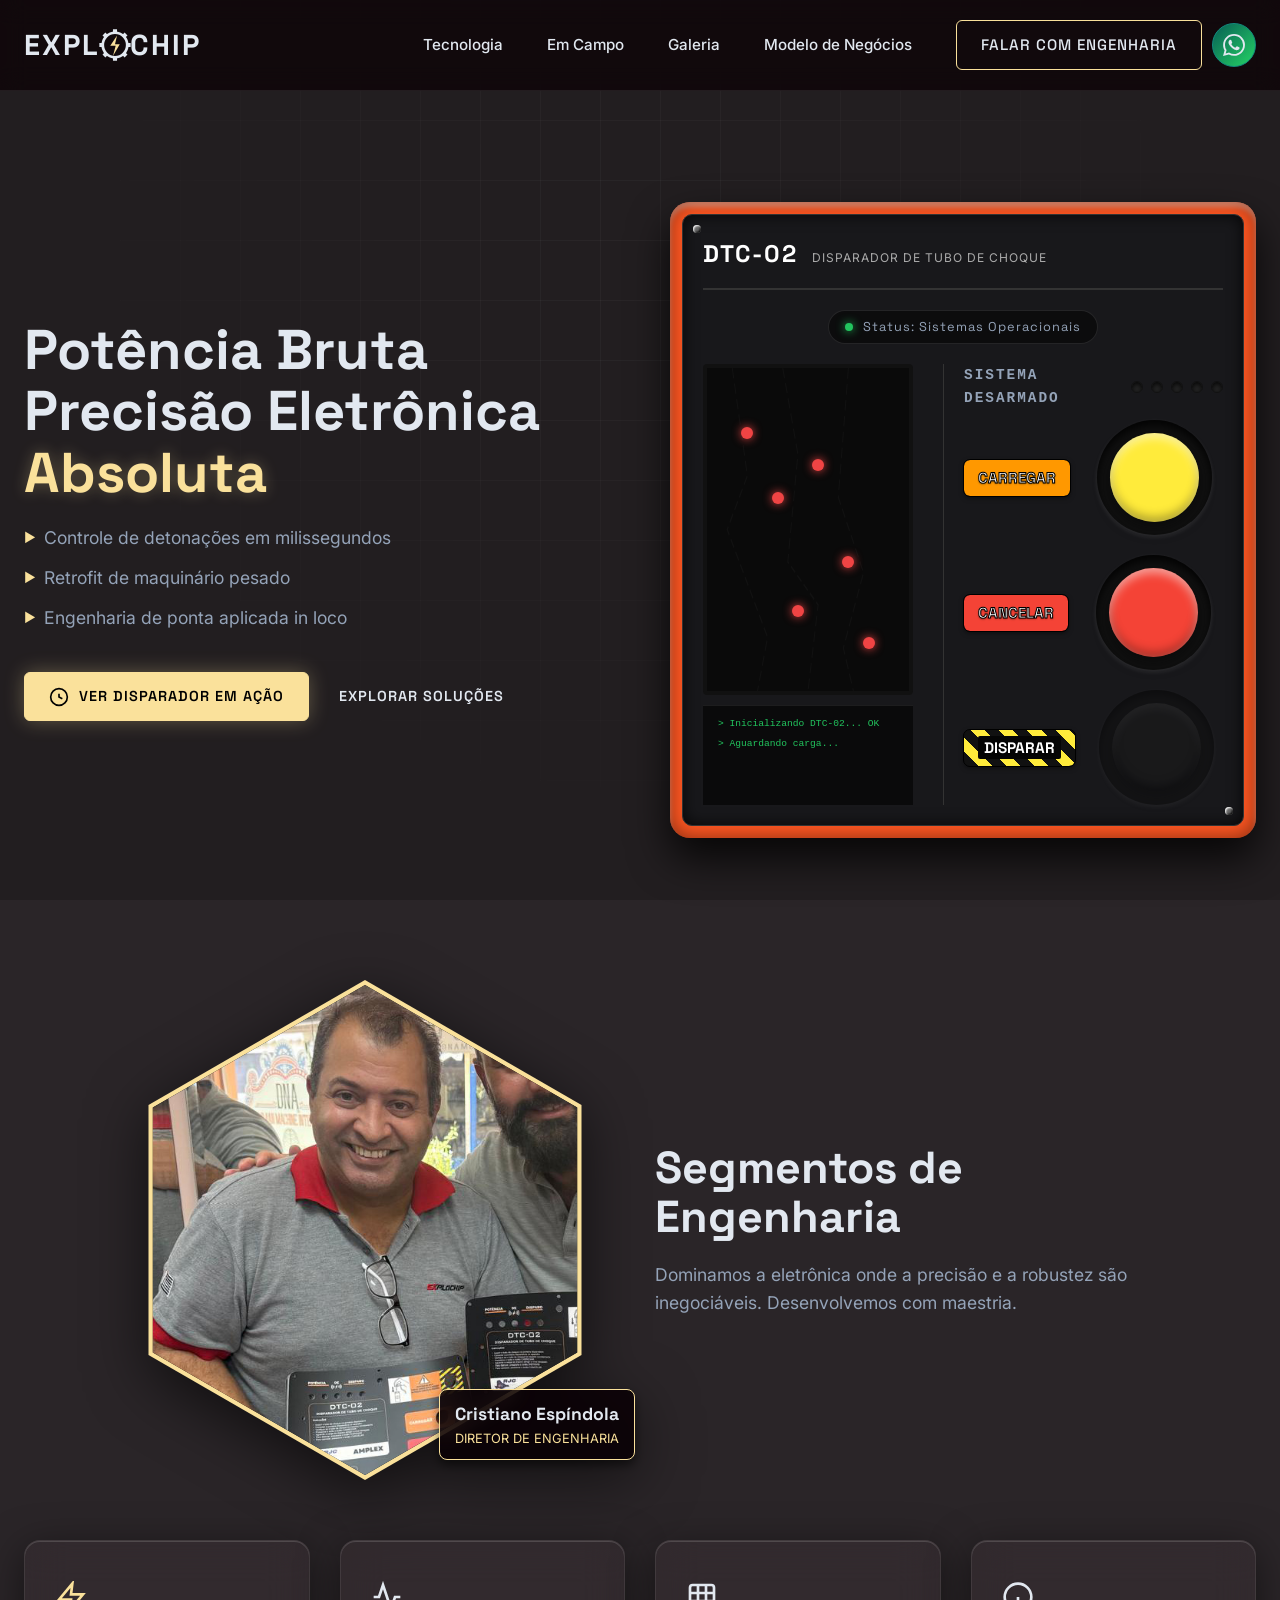
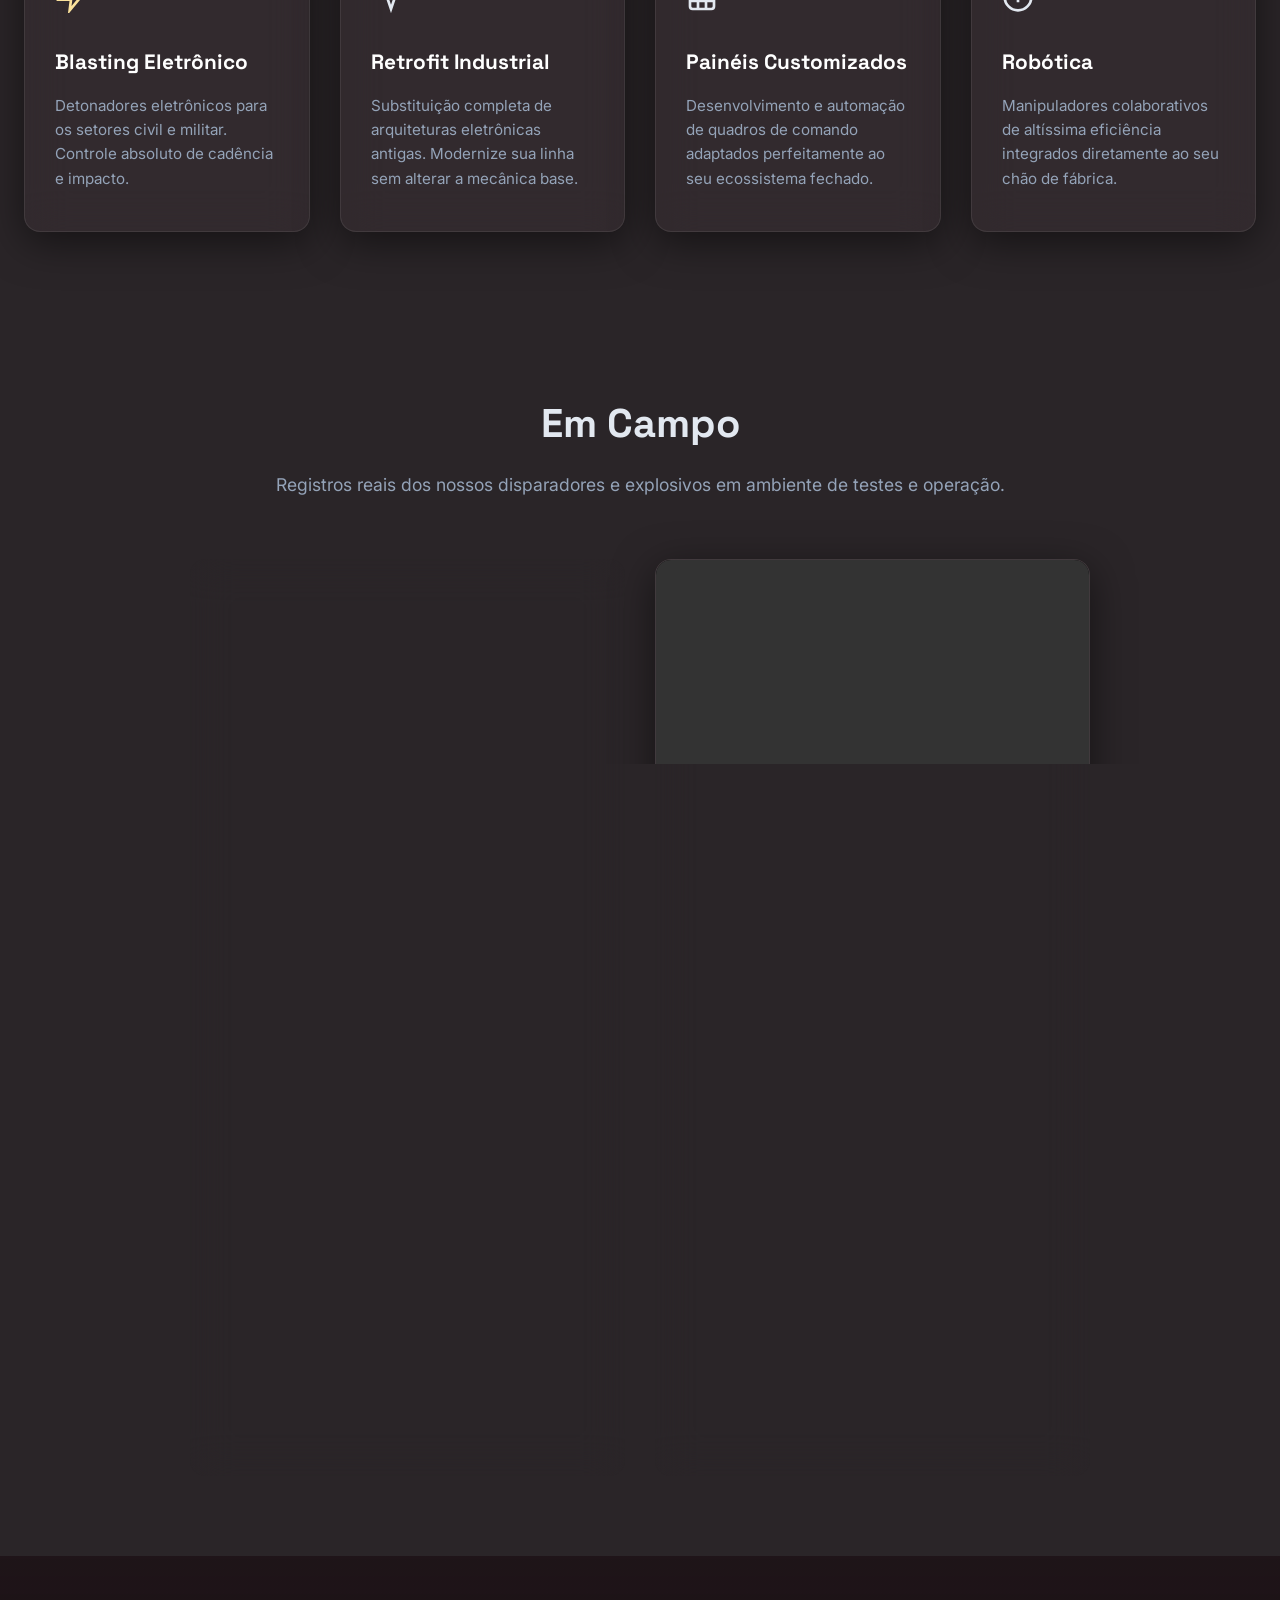
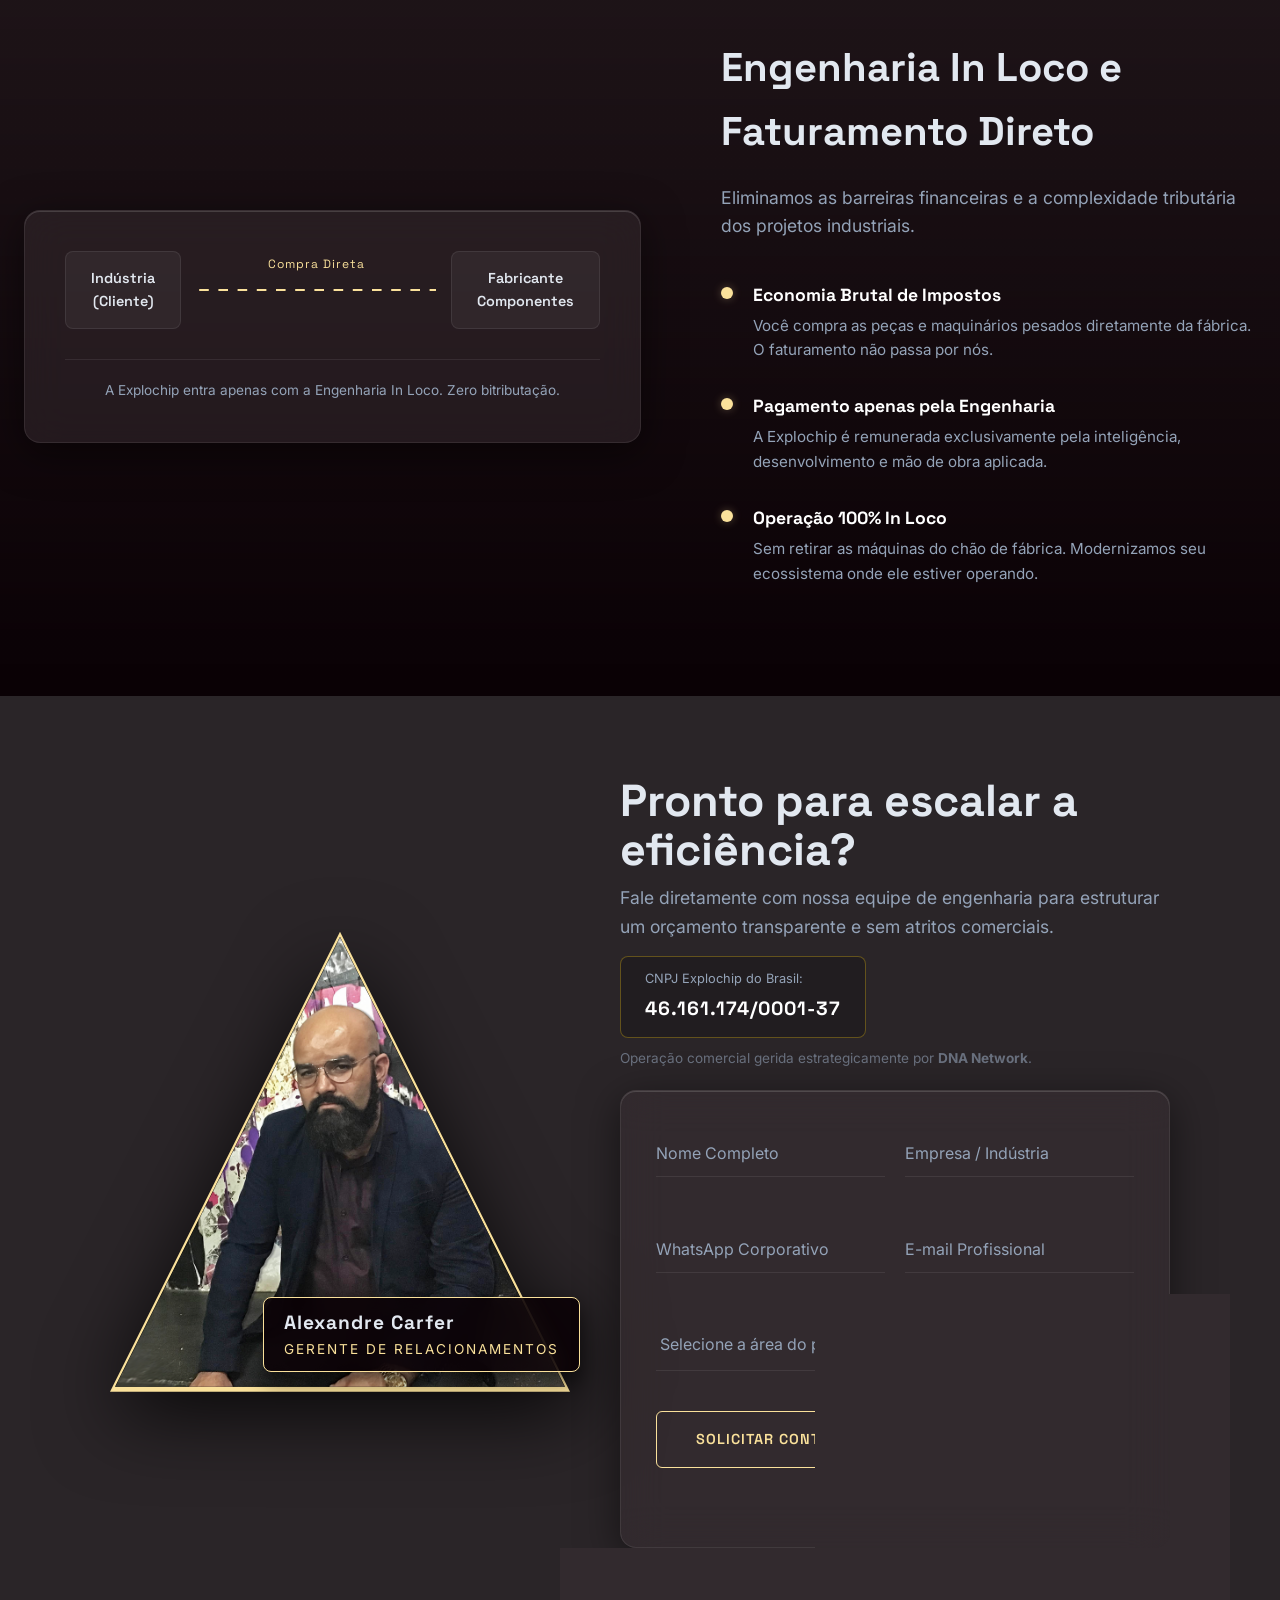
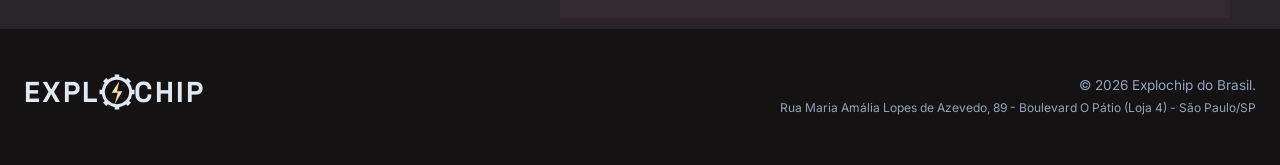
==== commit 969e9d05: "Use thinner outline instead of border for DTC02 labels" ====
--- a/explochip_whatsapp.html
+++ b/explochip_whatsapp.html
@@ -431,9 +431,9 @@
     white-space: nowrap; box-shadow: 0 2px 5px rgba(0,0,0,0.5);
     text-shadow: 0px 1px 2px rgba(0,0,0,0.5);
 }
-.label-carregar { background: #ff9800; border: 2px solid #000; -webkit-text-stroke: 1px #000; }
-.label-cancelar { background: #f44336; border: 2px solid #000; -webkit-text-stroke: 1px #000; }
-.label-disparar { background: #222; color: #fff; border: 2px solid #000; }
+.label-carregar { background: #ff9800; outline: 1px solid #000; -webkit-text-stroke: 1px #000; }
+.label-cancelar { background: #f44336; outline: 1px solid #000; -webkit-text-stroke: 1px #000; }
+.label-disparar { background: #222; color: #fff; outline: 1px solid #000; }
 
 .disparar-text {
     background: #050505; color: #fff; padding: 2px 6px; border-radius: 2px;
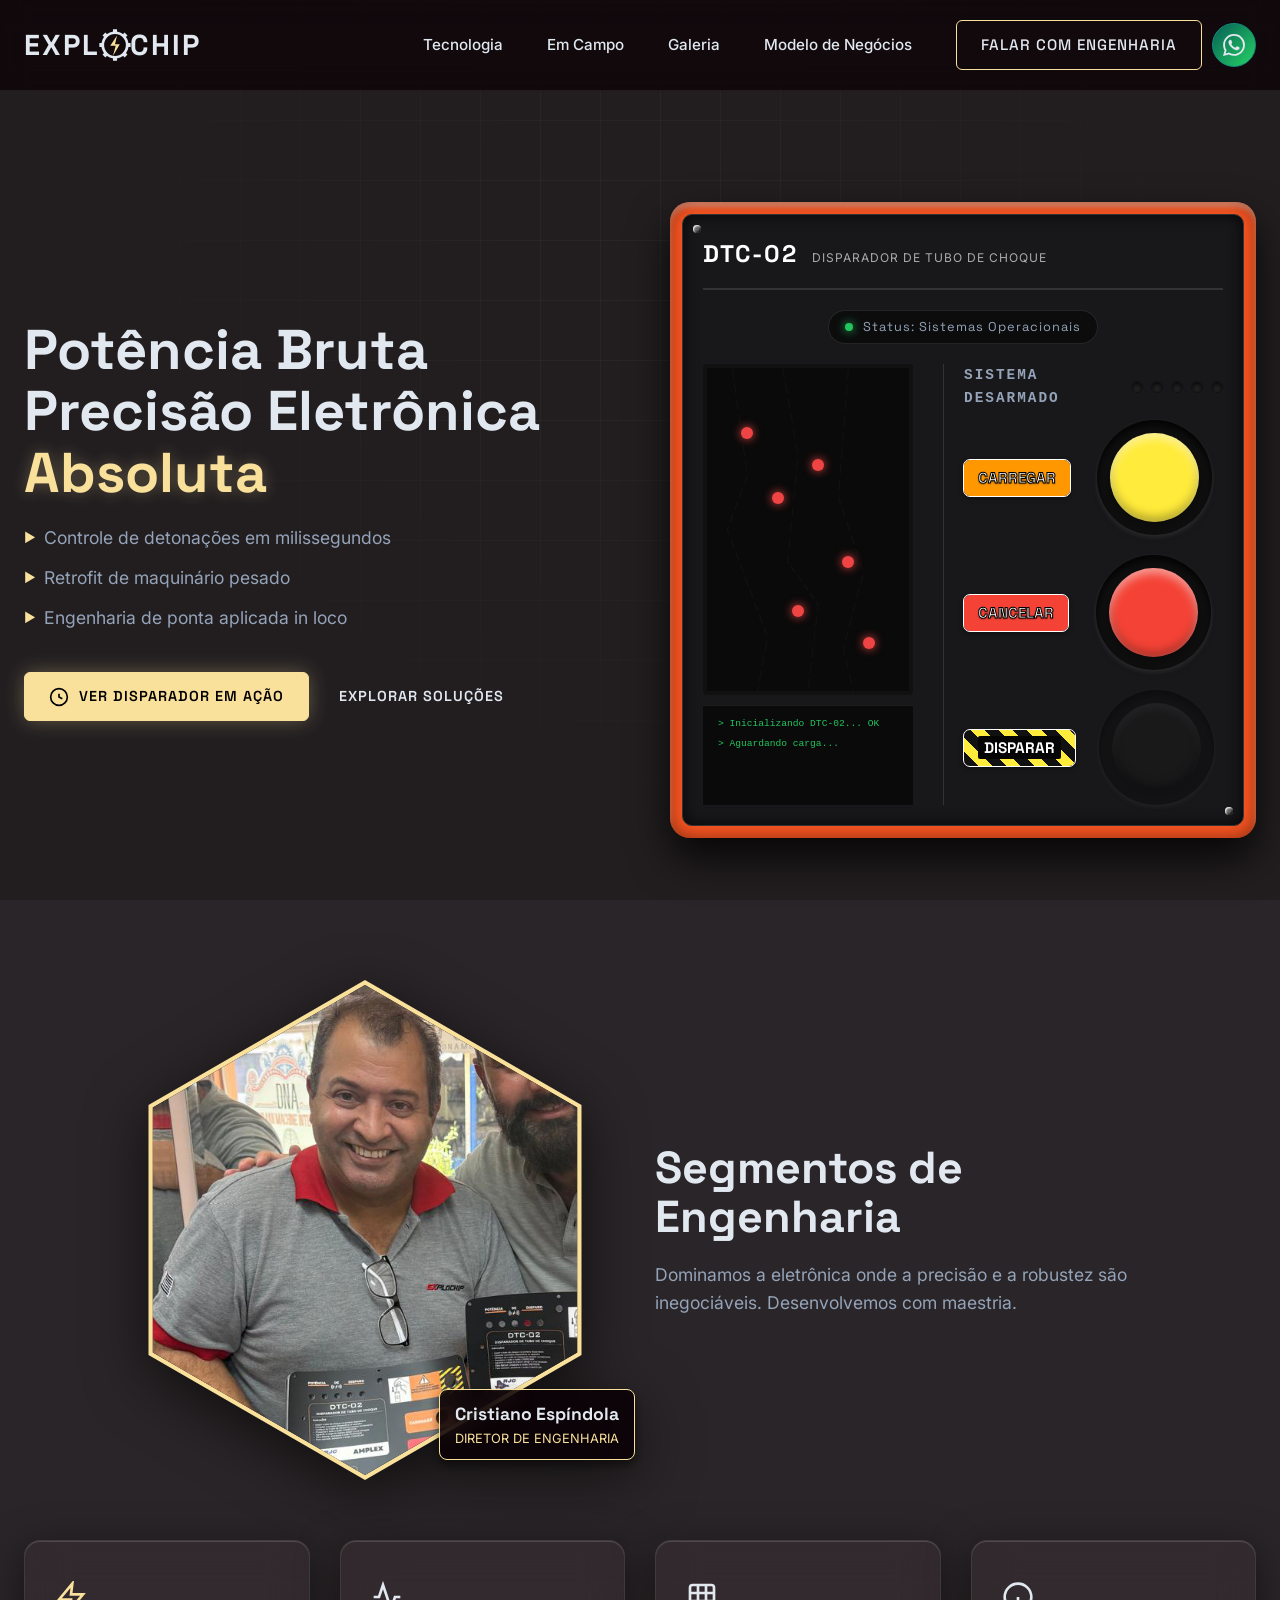
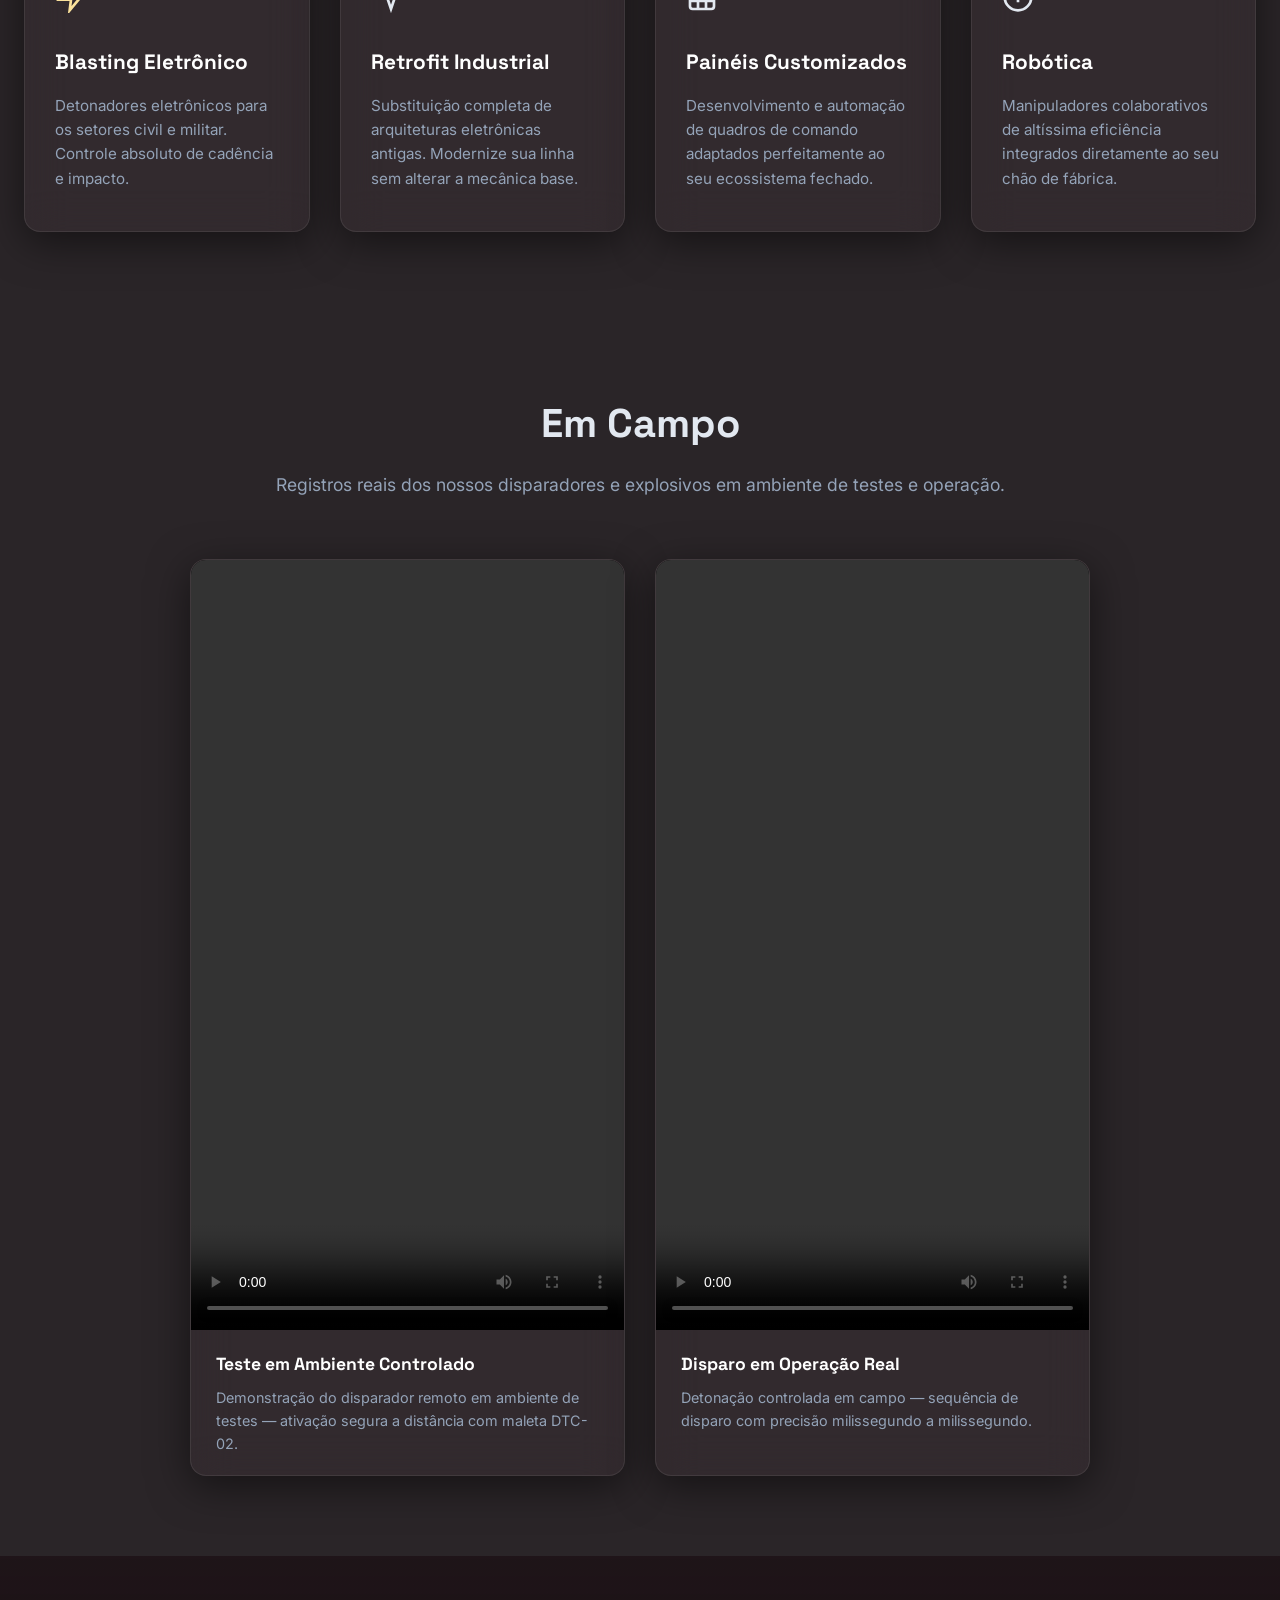
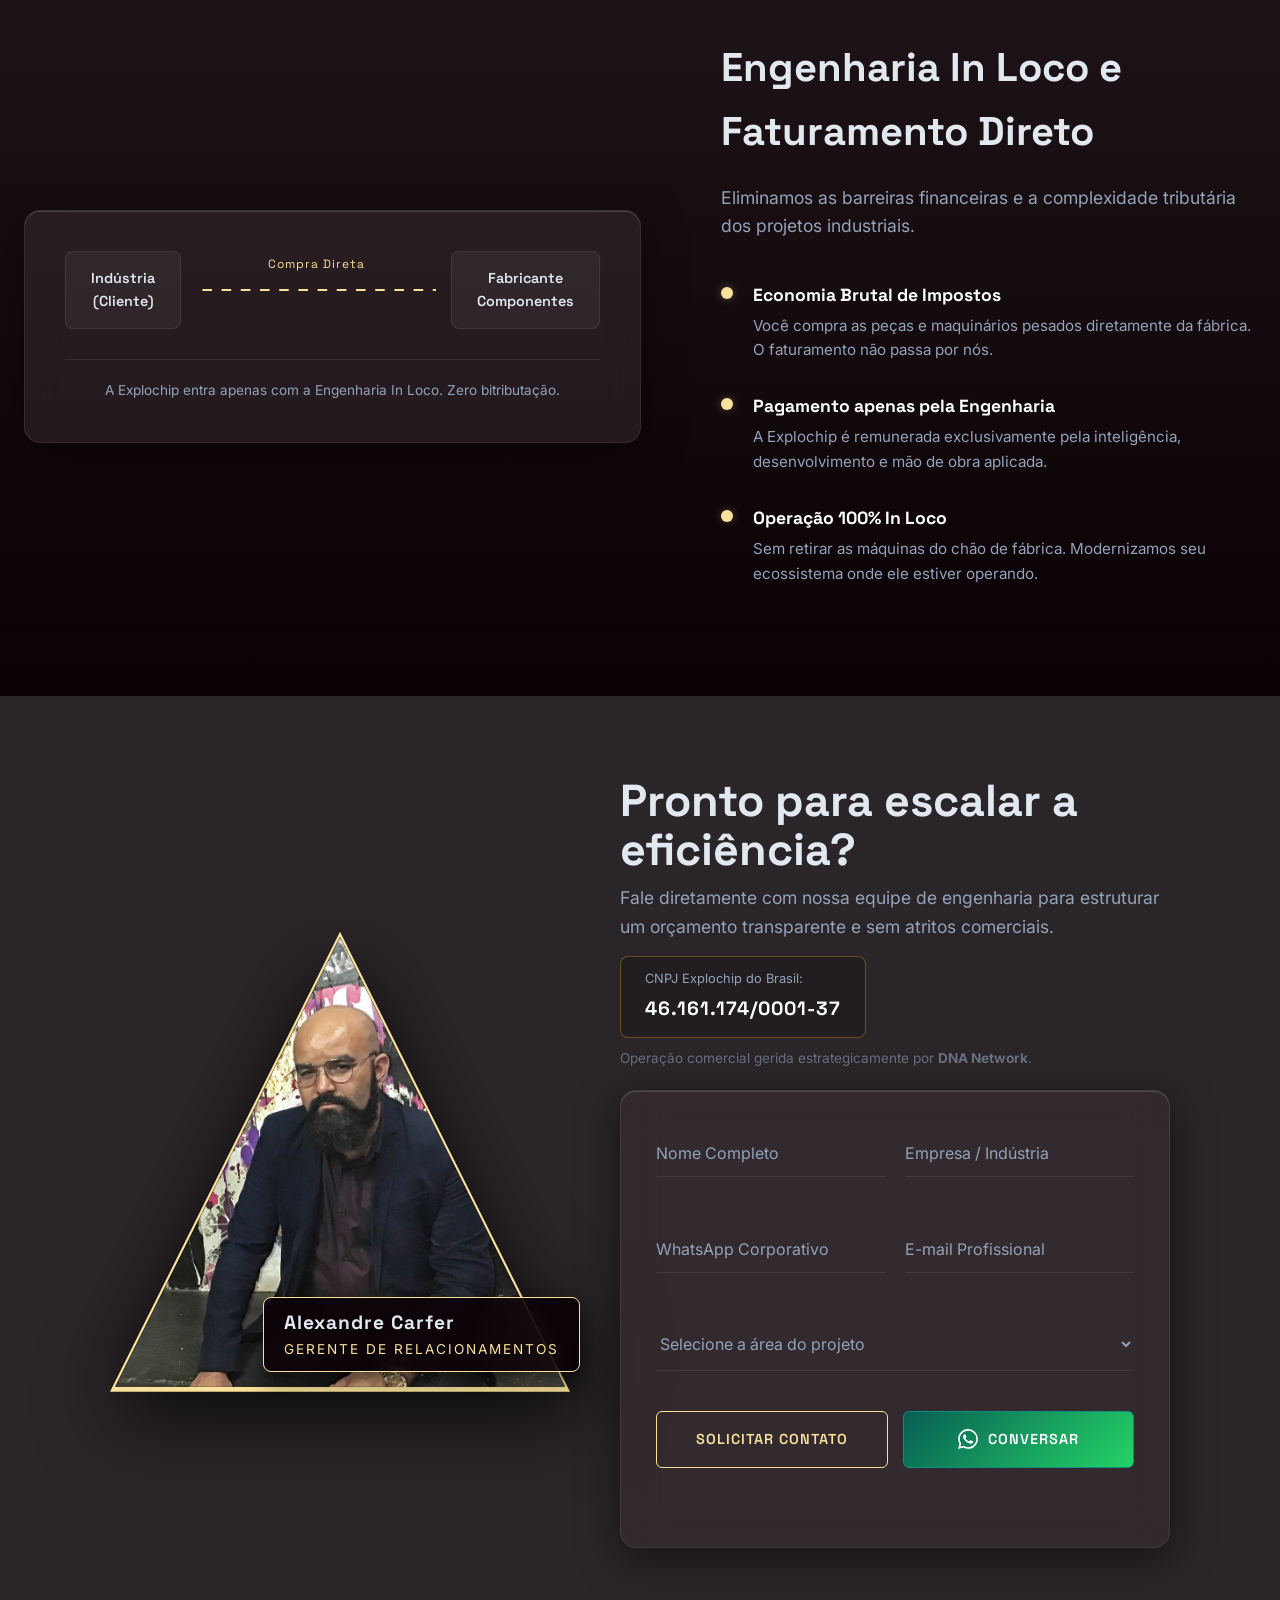
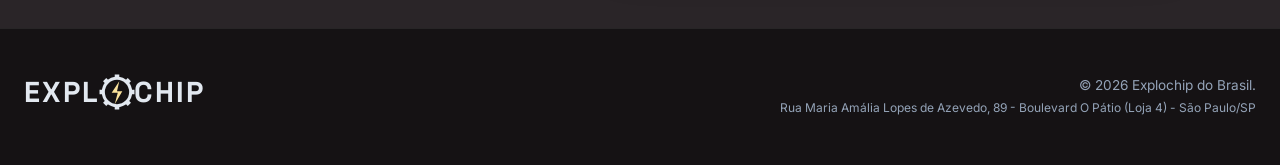
==== commit bbab1e1f: "Change label outline color to white" ====
--- a/explochip_whatsapp.html
+++ b/explochip_whatsapp.html
@@ -431,9 +431,9 @@
     white-space: nowrap; box-shadow: 0 2px 5px rgba(0,0,0,0.5);
     text-shadow: 0px 1px 2px rgba(0,0,0,0.5);
 }
-.label-carregar { background: #ff9800; outline: 1px solid #000; -webkit-text-stroke: 1px #000; }
-.label-cancelar { background: #f44336; outline: 1px solid #000; -webkit-text-stroke: 1px #000; }
-.label-disparar { background: #222; color: #fff; outline: 1px solid #000; }
+.label-carregar { background: #ff9800; outline: 1px solid #fff; -webkit-text-stroke: 1px #000; }
+.label-cancelar { background: #f44336; outline: 1px solid #fff; -webkit-text-stroke: 1px #000; }
+.label-disparar { background: #222; color: #fff; outline: 1px solid #fff; }
 
 .disparar-text {
     background: #050505; color: #fff; padding: 2px 6px; border-radius: 2px;
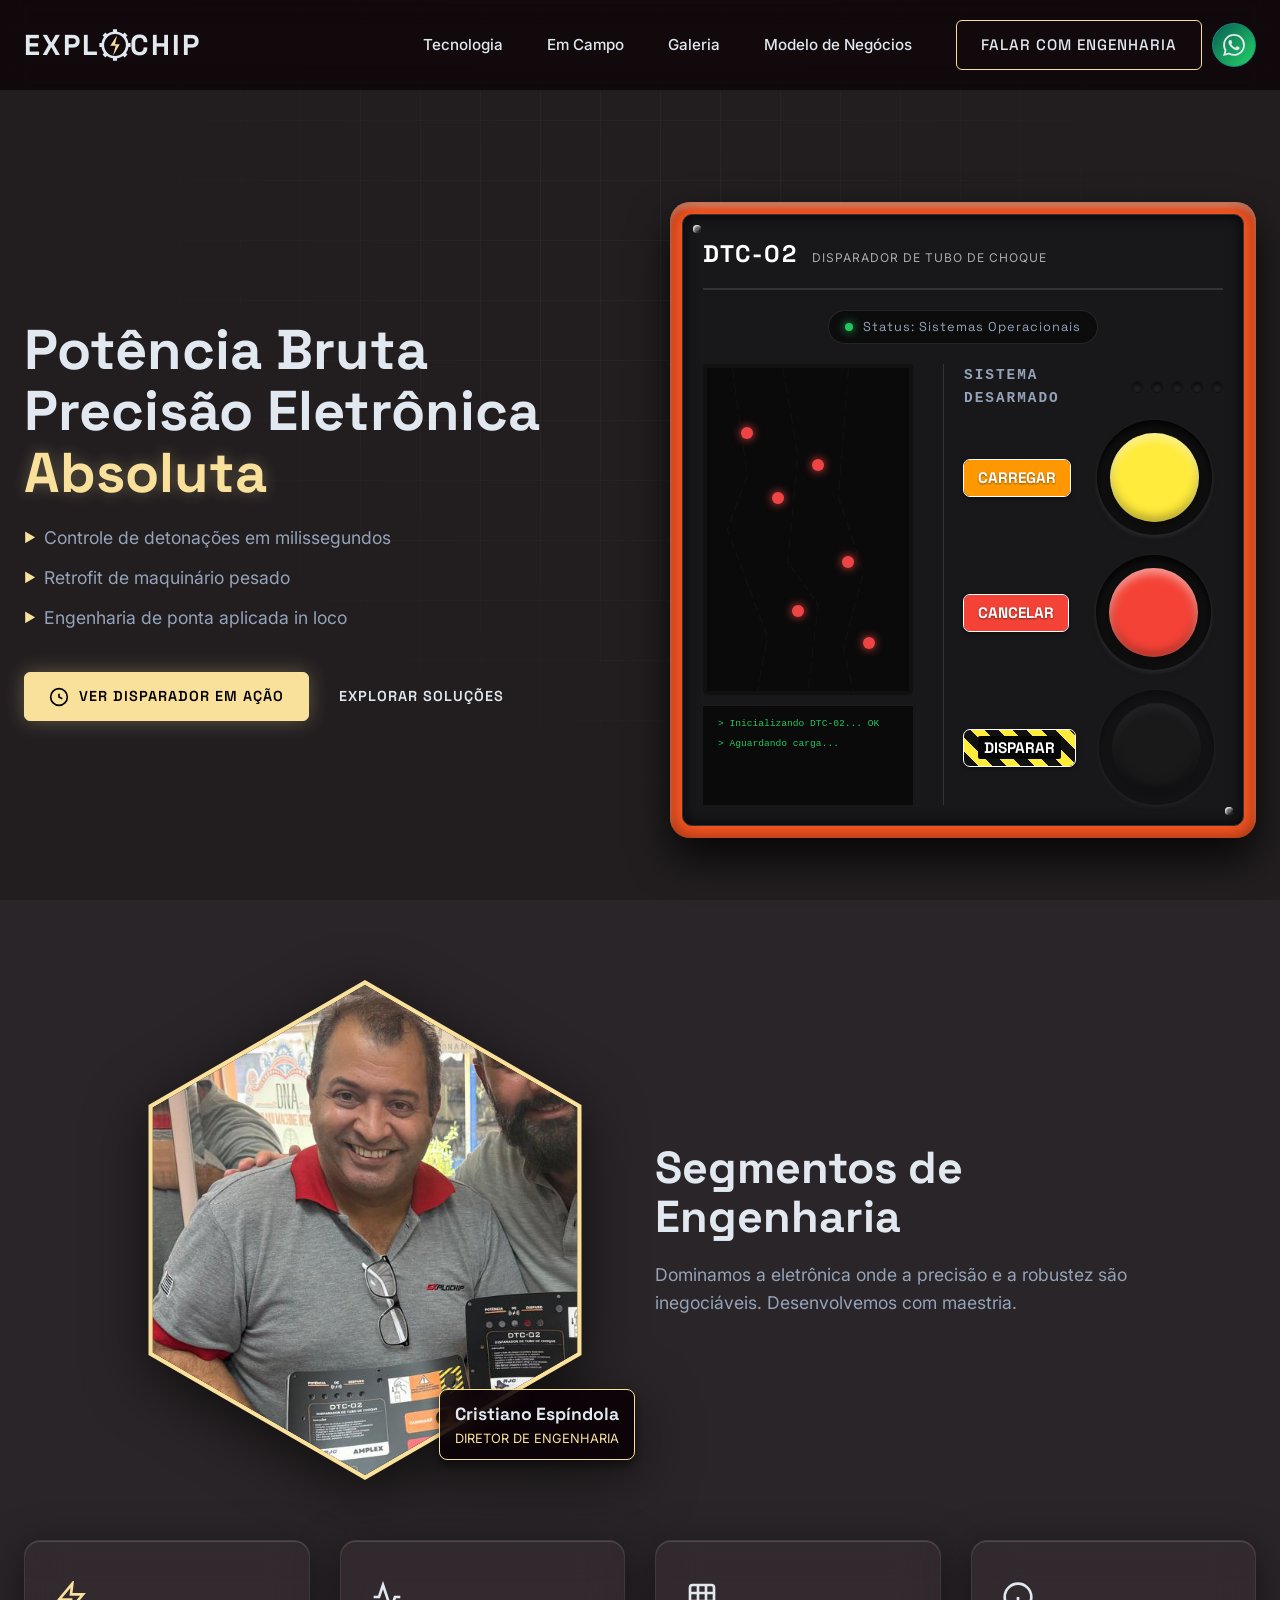
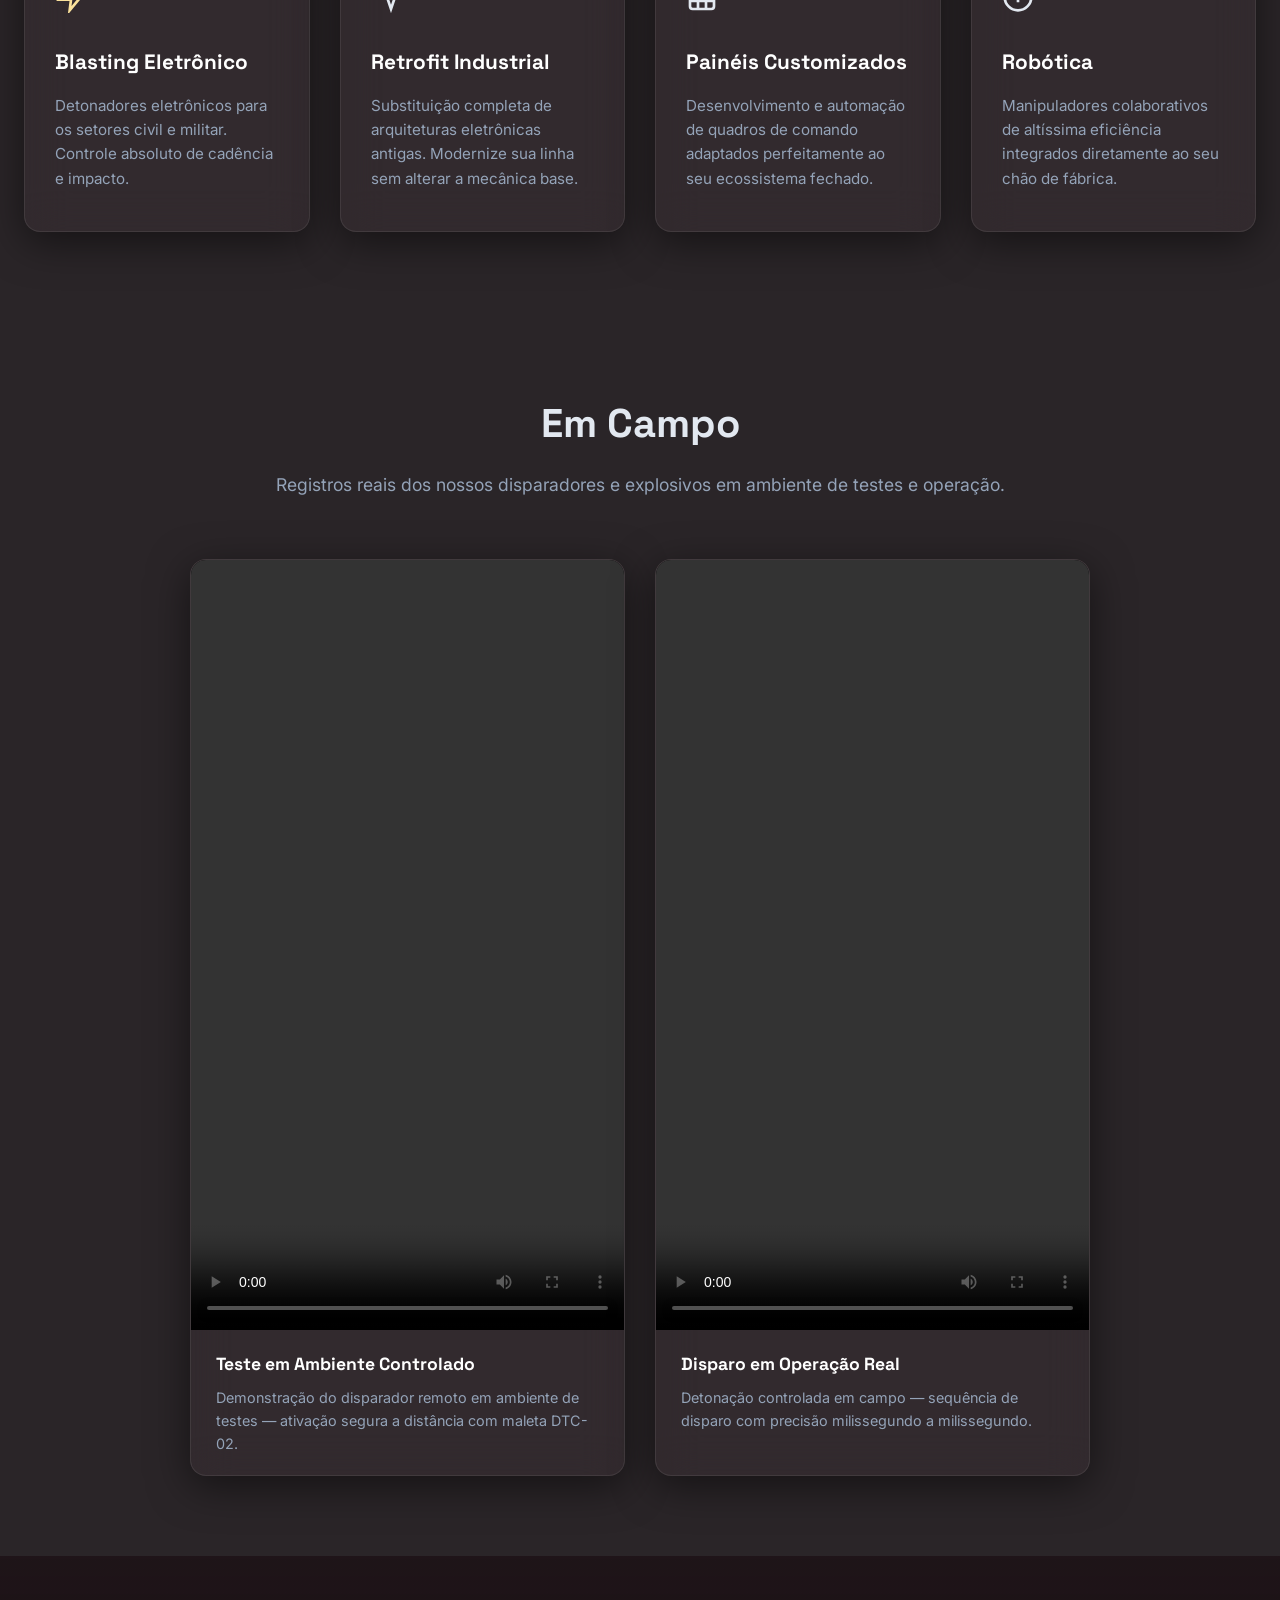
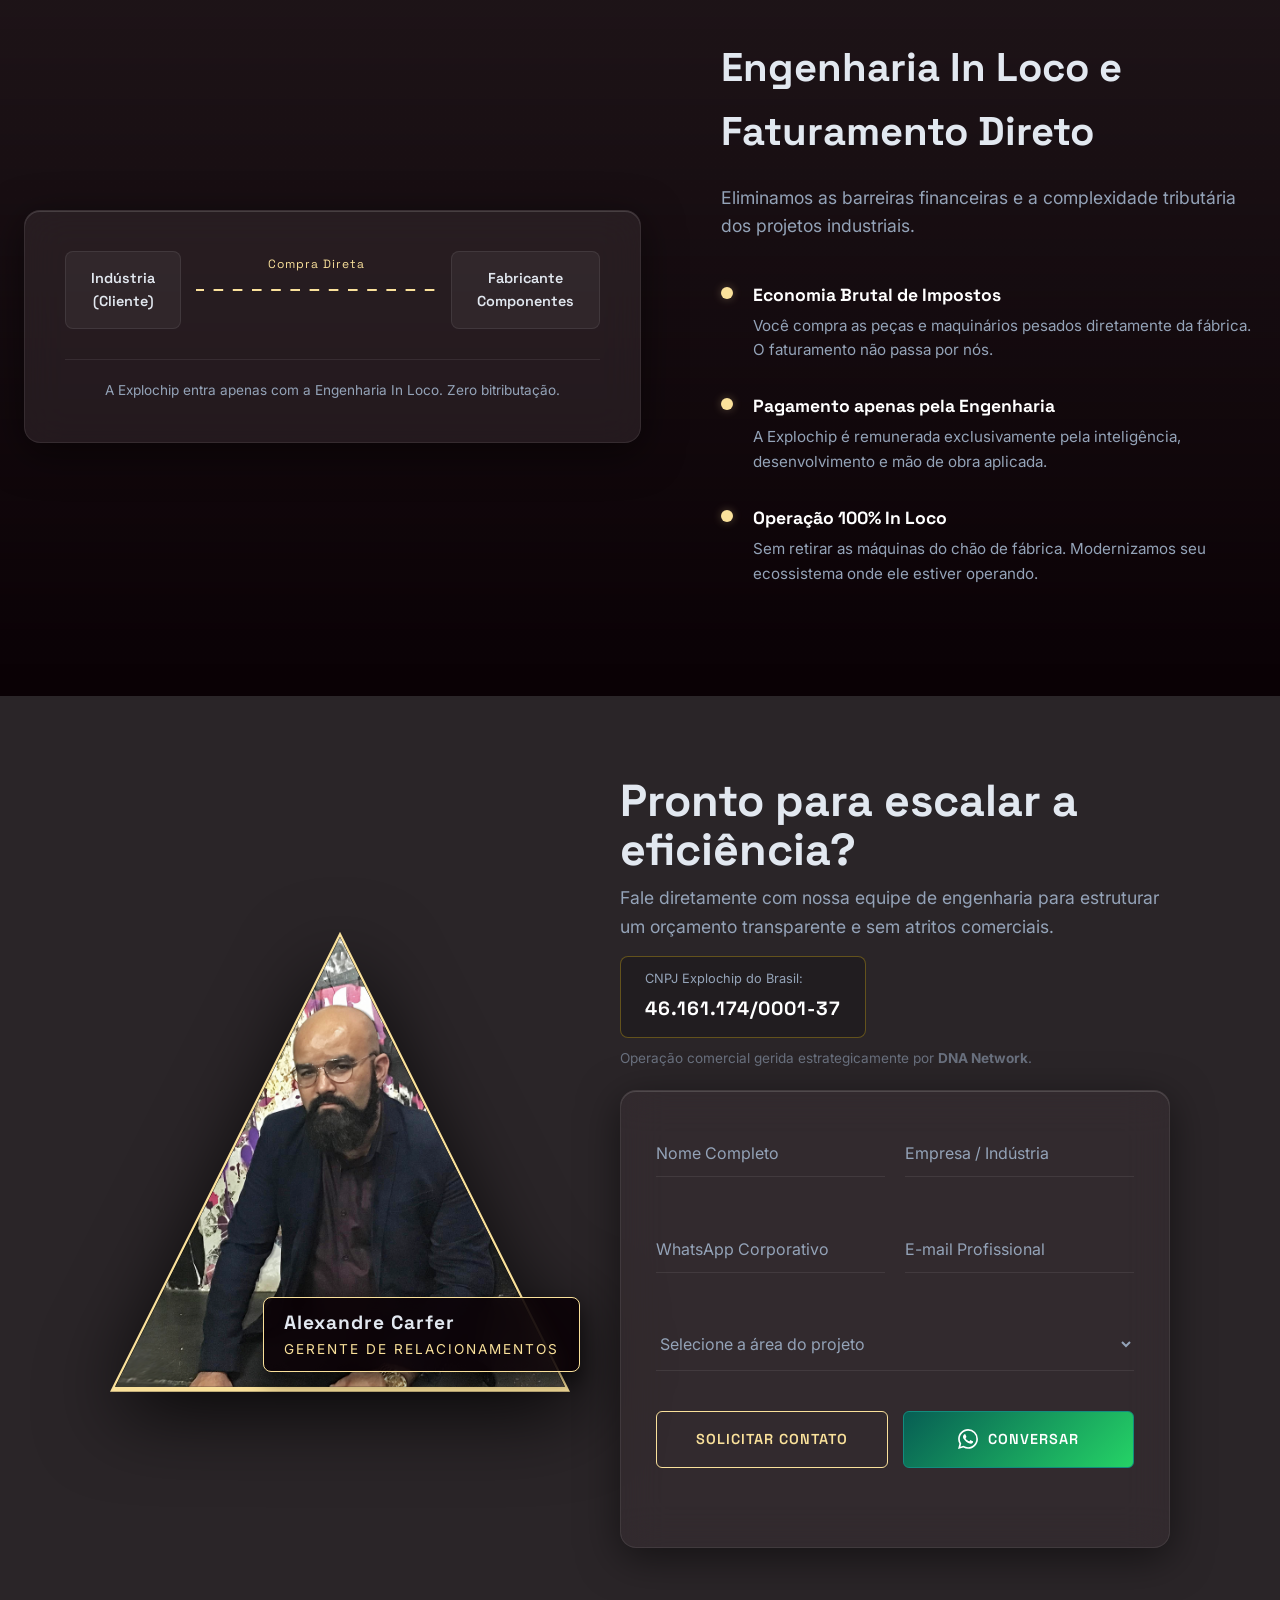
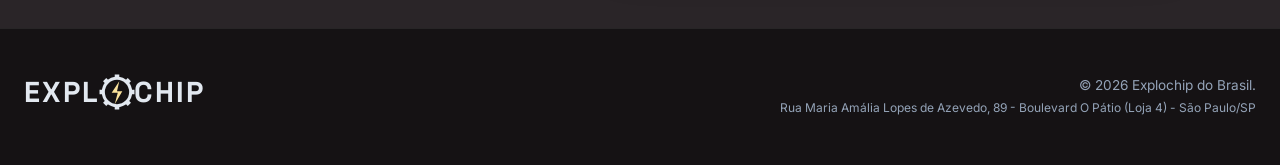
==== commit 778059fc: "Remove text stroke and keep white outline" ====
--- a/explochip_whatsapp.html
+++ b/explochip_whatsapp.html
@@ -431,8 +431,8 @@
     white-space: nowrap; box-shadow: 0 2px 5px rgba(0,0,0,0.5);
     text-shadow: 0px 1px 2px rgba(0,0,0,0.5);
 }
-.label-carregar { background: #ff9800; outline: 1px solid #fff; -webkit-text-stroke: 1px #000; }
-.label-cancelar { background: #f44336; outline: 1px solid #fff; -webkit-text-stroke: 1px #000; }
+.label-carregar { background: #ff9800; outline: 1px solid #fff; }
+.label-cancelar { background: #f44336; outline: 1px solid #fff; }
 .label-disparar { background: #222; color: #fff; outline: 1px solid #fff; }
 
 .disparar-text {
